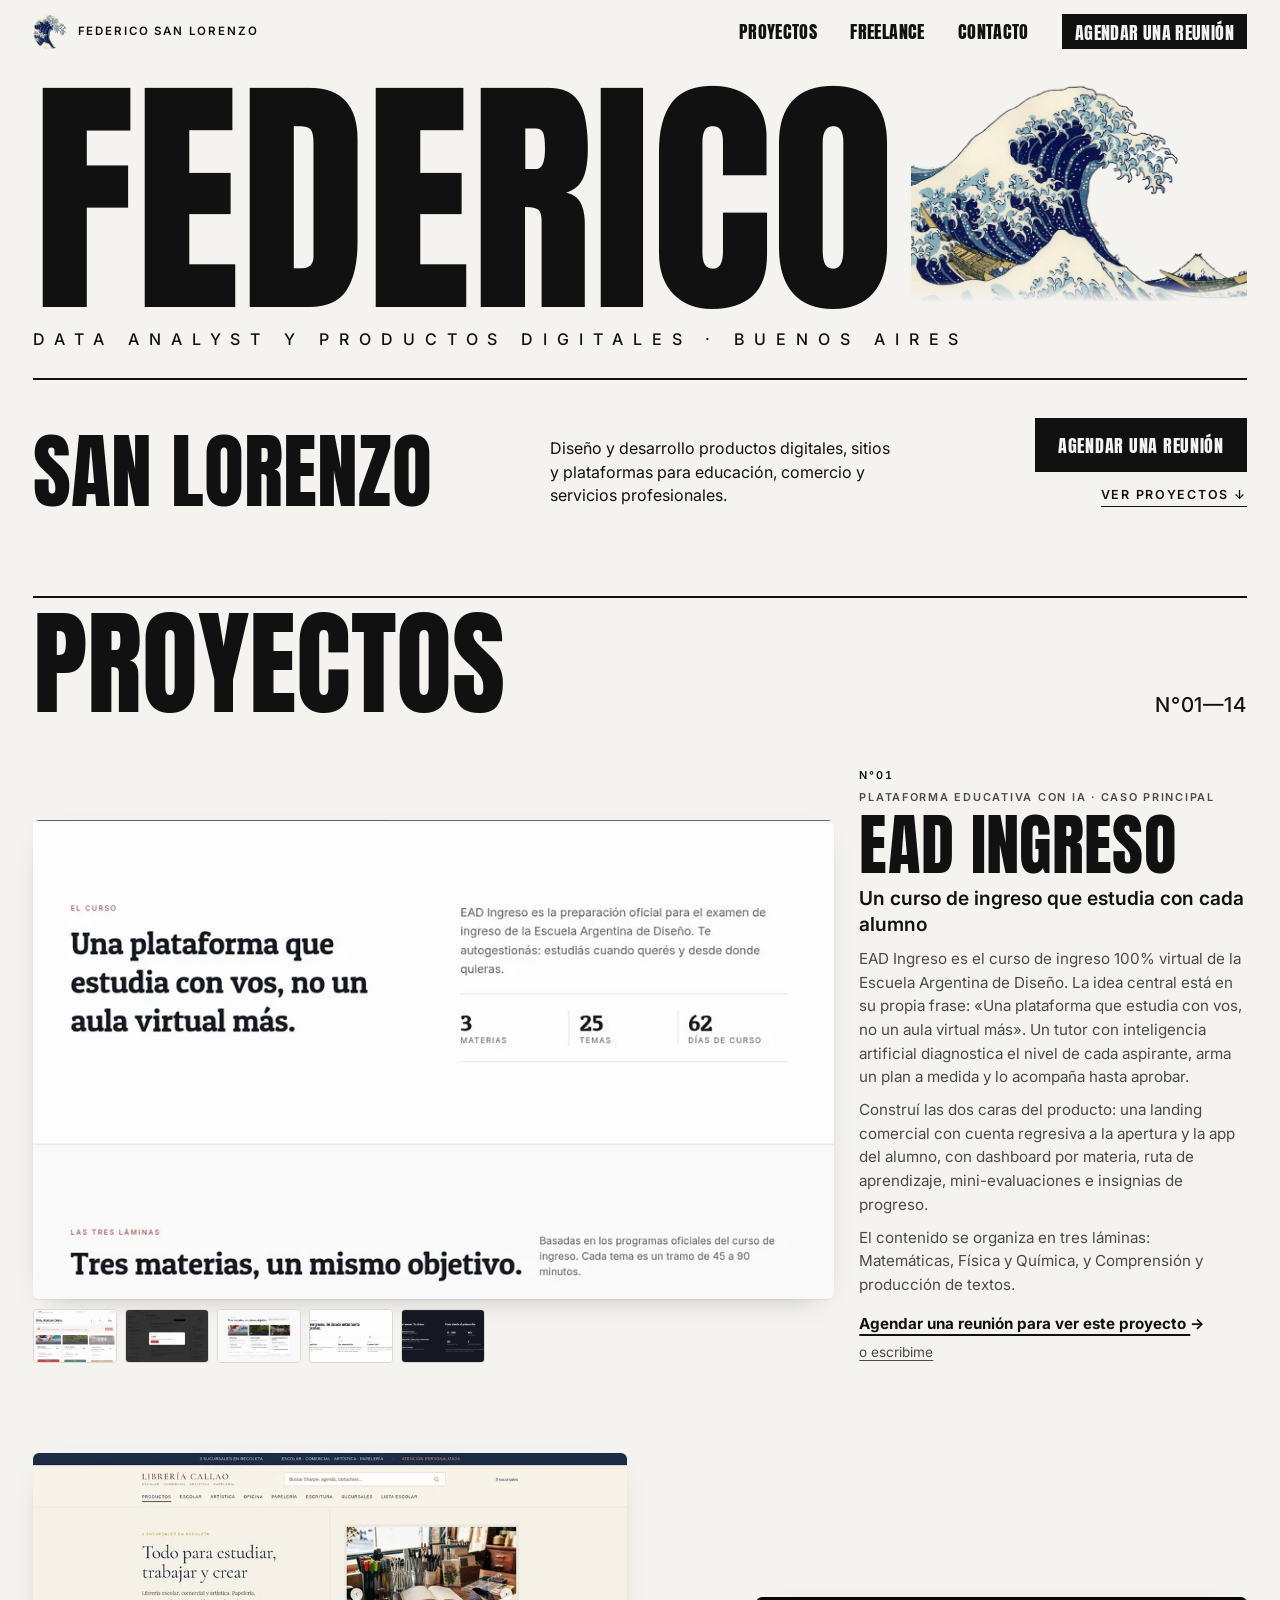
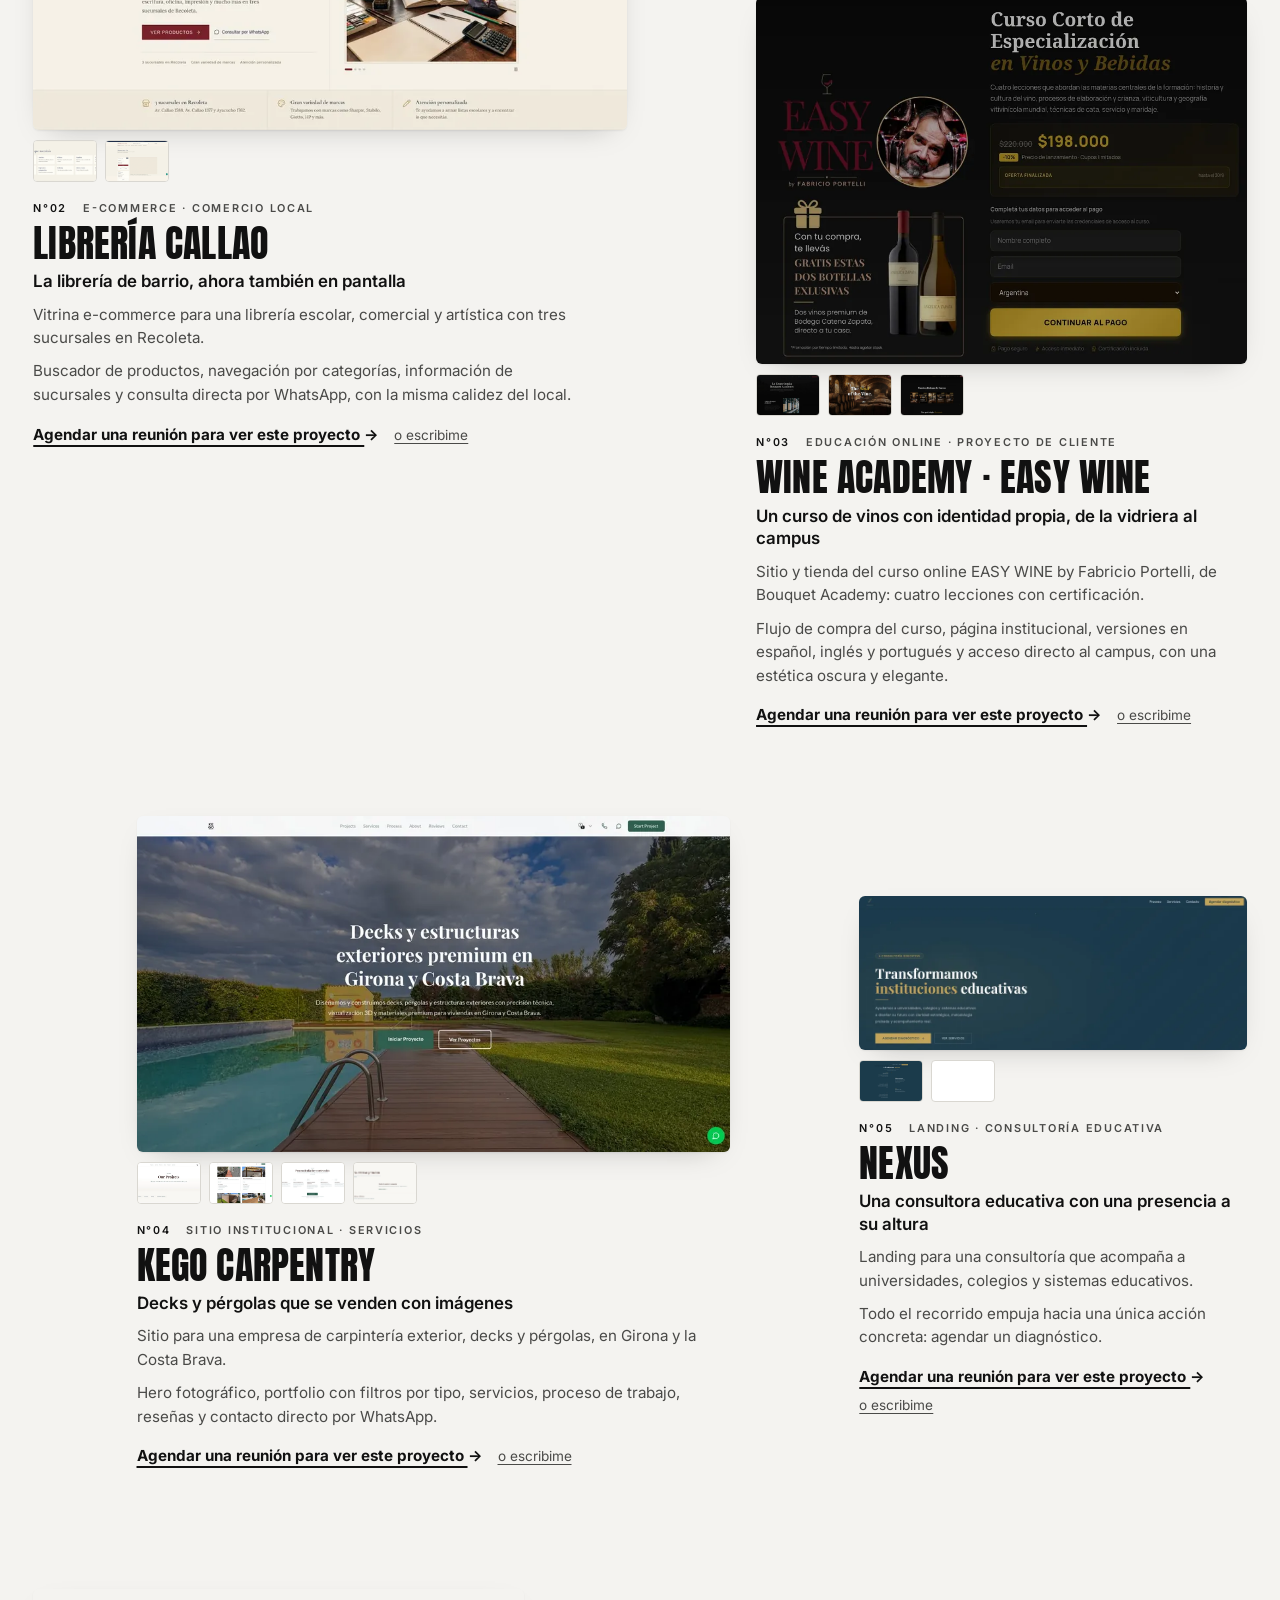
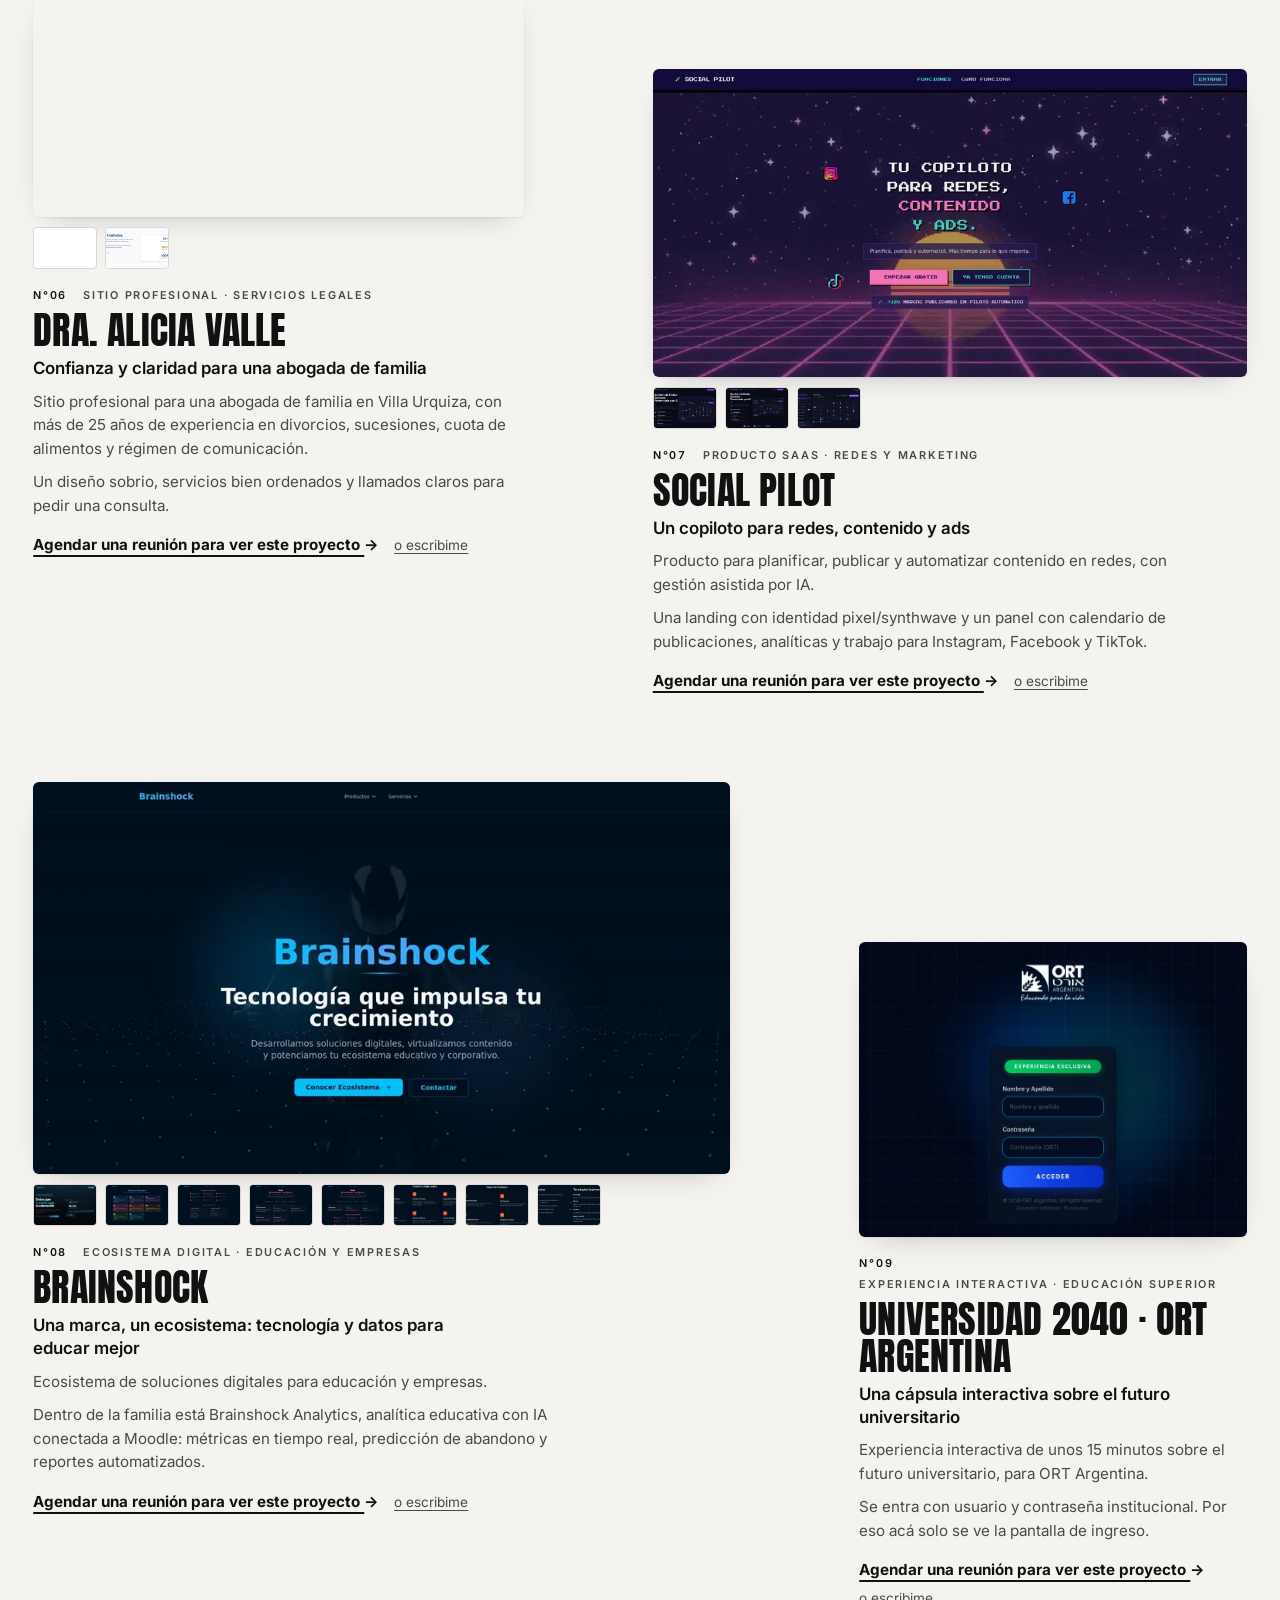
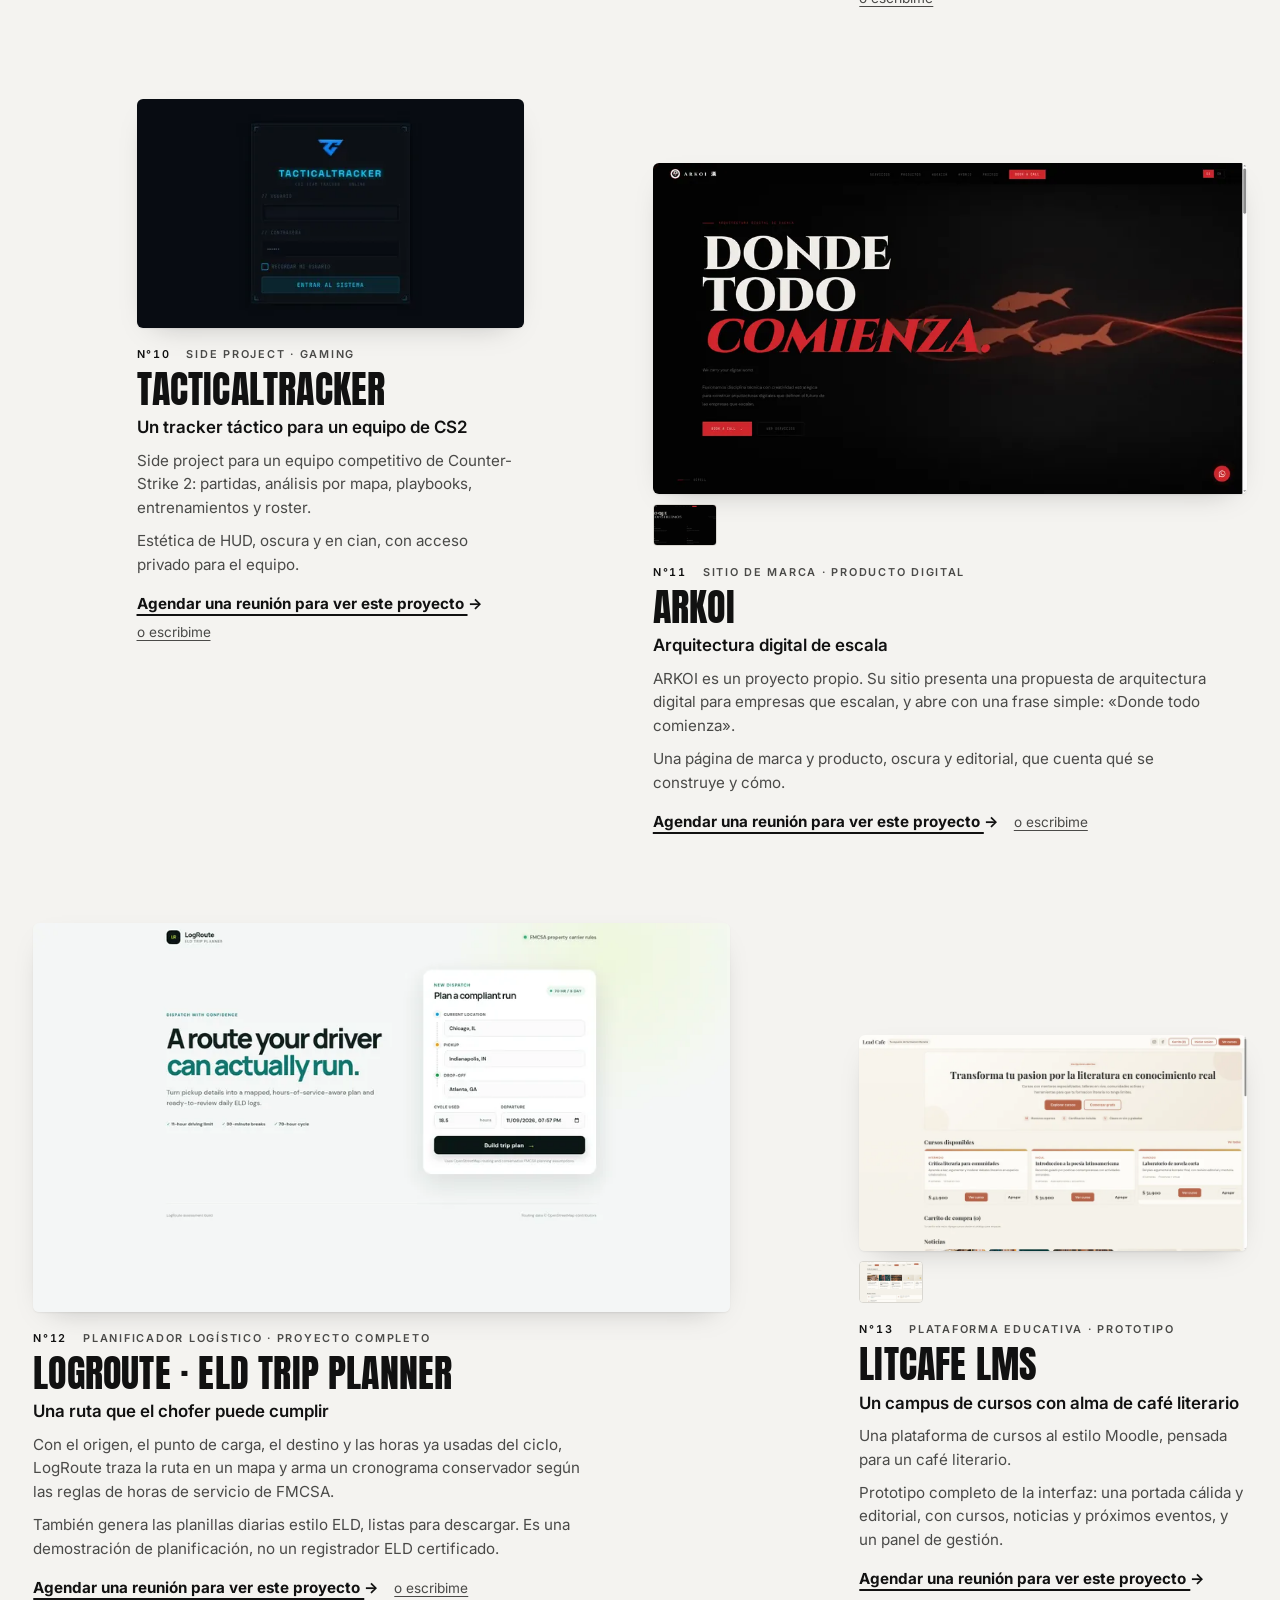
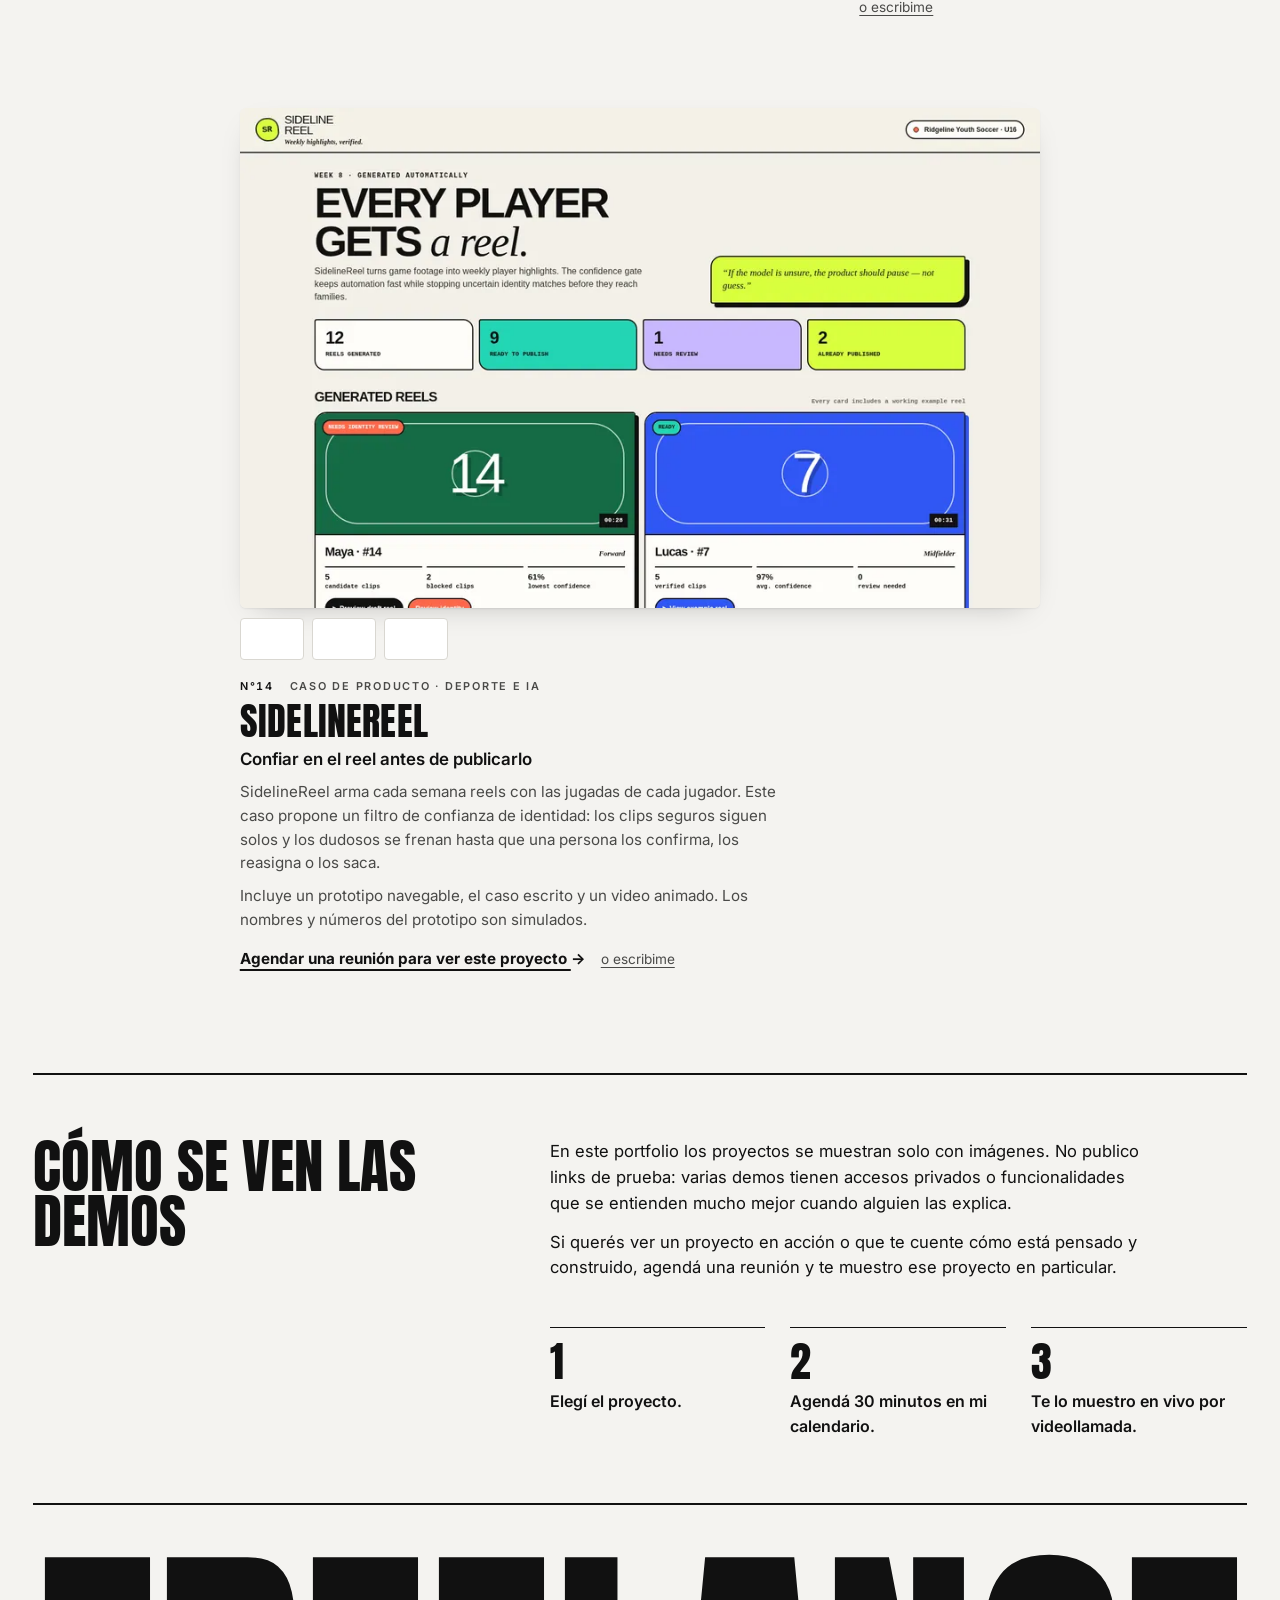
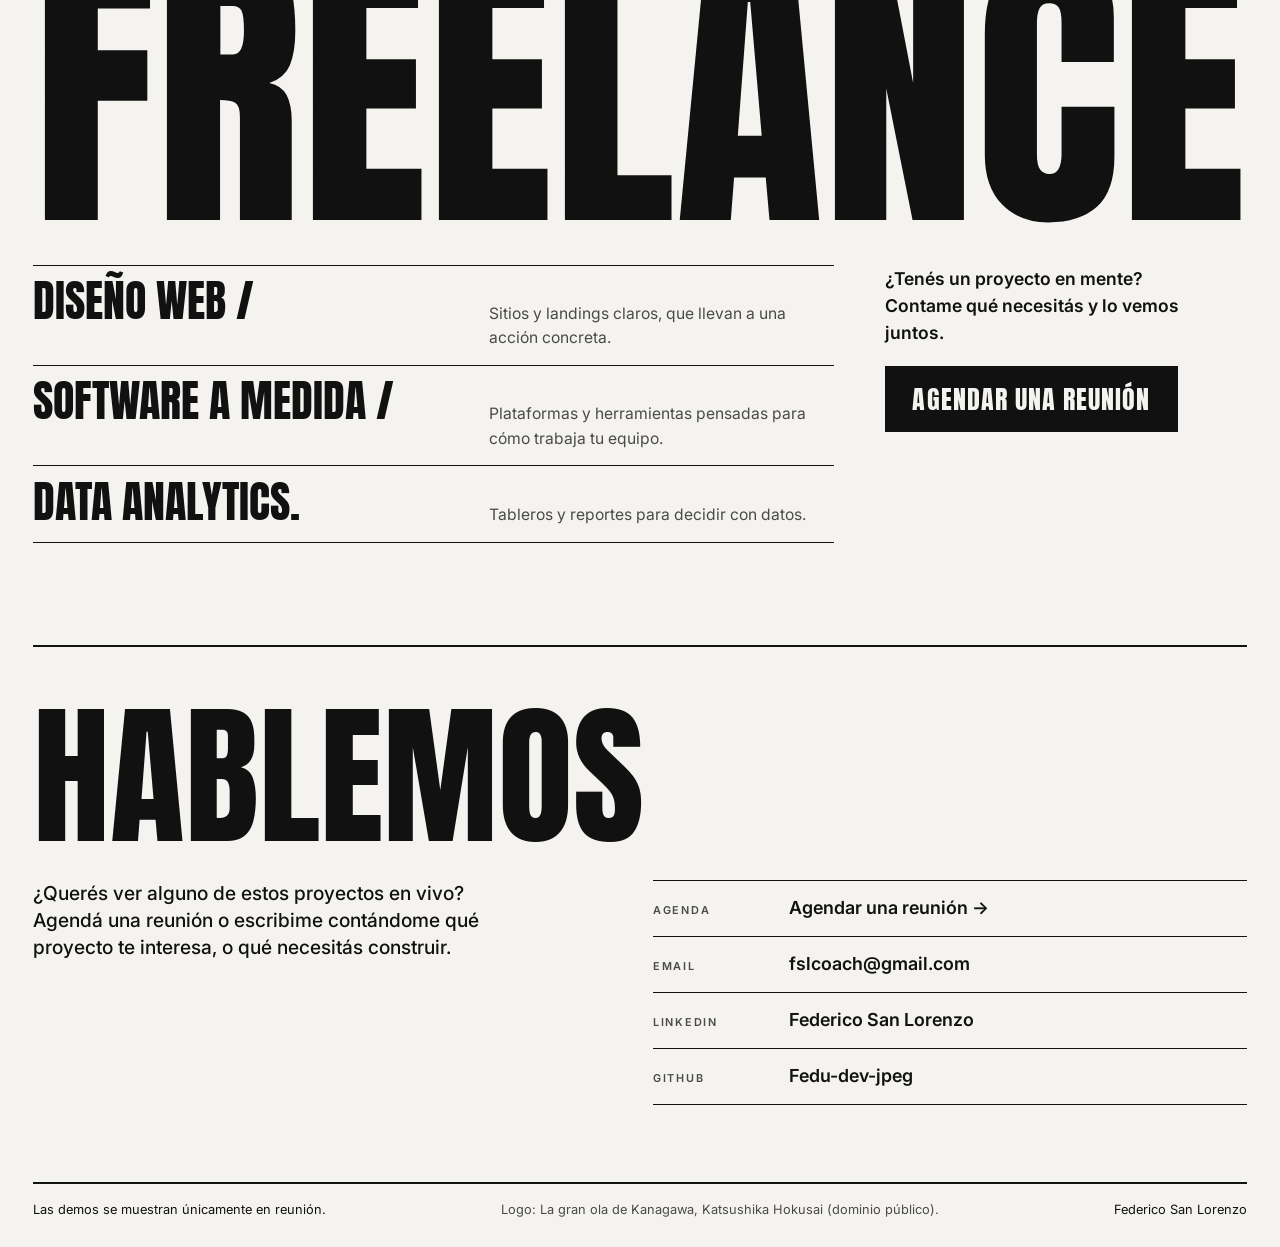
==== index.html @ 654af8c7 "Add Federico San Lorenzo portfolio site Static one-page typographic portfolio with: - index.html (ma" ====
<!doctype html>
<html lang="es-AR">
<head>
  <meta charset="utf-8">
  <meta name="viewport" content="width=device-width, initial-scale=1">
  <title>Federico San Lorenzo — Data Analyst y productos digitales</title>
  <meta name="description" content="Federico San Lorenzo: data analyst y productos digitales en Buenos Aires. Diseño web, software a medida y data analytics. Las demos se muestran en reunión.">
  <meta name="author" content="Federico San Lorenzo">
  <meta name="theme-color" content="#F4F3F0">
  <meta property="og:type" content="website">
  <meta property="og:locale" content="es_AR">
  <meta property="og:title" content="Federico San Lorenzo — Data Analyst y productos digitales">
  <meta property="og:description" content="Federico San Lorenzo: data analyst y productos digitales en Buenos Aires. Diseño web, software a medida y data analytics. Las demos se muestran en reunión.">
  <meta property="og:image" content="assets/brand/og-card.jpg">
  <meta property="og:image:width" content="1200">
  <meta property="og:image:height" content="630">
  <meta property="og:image:alt" content="Federico San Lorenzo con la ola de Hokusai como logo">
  <meta name="twitter:card" content="summary_large_image">
  <meta name="twitter:title" content="Federico San Lorenzo — Data Analyst y productos digitales">
  <meta name="twitter:description" content="Federico San Lorenzo: data analyst y productos digitales en Buenos Aires. Diseño web, software a medida y data analytics. Las demos se muestran en reunión.">
  <meta name="twitter:image" content="assets/brand/og-card.jpg">
  <link rel="icon" href="favicon.ico" sizes="any">
  <link rel="icon" type="image/png" sizes="32x32" href="assets/brand/favicon-32.png">
  <link rel="apple-touch-icon" href="assets/brand/favicon-180.png">
  <link rel="manifest" href="site.webmanifest">
  <link rel="preload" href="assets/fonts/anton-latin.woff2" as="font" type="font/woff2" crossorigin>
  <link rel="stylesheet" href="css/styles.css">
  <script type="application/ld+json">{"@context": "https://schema.org", "@type": "Person", "name": "Federico San Lorenzo", "jobTitle": "Data Analyst y productos digitales", "address": {"@type": "PostalAddress", "addressLocality": "Buenos Aires", "addressCountry": "AR"}, "email": "mailto:fslcoach@gmail.com", "sameAs": ["https://www.linkedin.com/in/federico-san-lorenzo-62186638a/", "https://github.com/Fedu-dev-jpeg"]}</script>
</head>
<body>
  <a class="skip" href="#proyectos">Saltar a los proyectos</a>
  <header class="topbar">
    <a class="brand" href="#top" aria-label="Federico San Lorenzo, inicio">
      <img src="assets/brand/favicon-192.png" width="40" height="40" alt="">
      <span>Federico San Lorenzo</span>
    </a>
    <button class="menu-toggle" type="button" aria-expanded="false" aria-controls="nav">Menú</button>
    <nav id="nav" class="nav" aria-label="Principal">
      <a href="#proyectos">Proyectos</a>
      <a href="#freelance">Freelance</a>
      <a href="#contacto">Contacto</a>
      <a class="nav-cta" href="https://calendly.com/fslcoach/30min" target="_blank" rel="noopener">Agendar una reunión</a>
    </nav>
  </header>

  <main id="top">
    <section class="hero" aria-labelledby="hero-title">
      <h1 id="hero-title" class="hero-title">
        <span class="hero-name">Federico</span>
        <span class="hero-mark"><img src="assets/brand/wave-mark-1400.webp" srcset="assets/brand/wave-mark-700.webp 700w, assets/brand/wave-mark-1400.webp 1400w" sizes="(max-width: 800px) 70vw, 30vw" width="1400" height="914" alt="La gran ola de Kanagawa de Hokusai, logo de Federico San Lorenzo" fetchpriority="high"></span>
        <span class="visually-hidden"> San Lorenzo</span>
      </h1>
      <p class="hero-sub">Data Analyst y productos digitales <span aria-hidden="true">·</span> Buenos Aires</p>
      <div class="hero-row">
        <p class="hero-surname" aria-hidden="true">San Lorenzo</p>
        <p class="hero-intro">Diseño y desarrollo productos digitales, sitios y plataformas para educación, comercio y servicios profesionales.</p>
        <p class="hero-actions"><a class="btn" href="https://calendly.com/fslcoach/30min" target="_blank" rel="noopener">Agendar una reunión</a><a class="text-link" href="#proyectos">Ver proyectos ↓</a></p>
      </div>
    </section>

    <section class="projects" id="proyectos" aria-labelledby="proyectos-title">
      <div class="section-head">
        <h2 id="proyectos-title" class="section-title">Proyectos</h2>
        <p class="section-count">N°01—14</p>
      </div>
      <div class="project-grid">
      <article class="project p01 is-featured" id="ead">
        <figure class="project-media">
          <button type="button" class="shot" data-gallery="ead" data-index="0" aria-label="Ampliar imagen: Landing de EAD Ingreso: la propuesta y el curso en números">
            <img class="" src="assets/img/projects/ead-01-900.webp" srcset="assets/img/projects/ead-01-900.webp 900w, assets/img/projects/ead-01.webp 1244w" sizes="(max-width: 800px) 100vw, 66vw" width="1244" height="745" alt="Landing de EAD Ingreso: la propuesta y el curso en números" decoding="async">
          </button>
          <ul class="thumbs" aria-label="Más imágenes de EAD Ingreso"><li><button type="button" class="thumb" data-gallery="ead" data-index="1" aria-label="Ver imagen: Dashboard del alumno de EAD Ingreso con el progreso por materia"><img src="assets/img/projects/ead-02-900.webp" width="1284" height="1057" alt="" loading="lazy" decoding="async"></button></li><li><button type="button" class="thumb" data-gallery="ead" data-index="2" aria-label="Ver imagen: Mini-evaluación dentro de un tema de EAD Ingreso"><img src="assets/img/projects/ead-03-900.webp" width="1546" height="1072" alt="" loading="lazy" decoding="async"></button></li><li><button type="button" class="thumb" data-gallery="ead" data-index="3" aria-label="Ver imagen: Las tres láminas de materias de EAD Ingreso"><img src="assets/img/projects/ead-04-900.webp" width="1800" height="882" alt="" loading="lazy" decoding="async"></button></li><li><button type="button" class="thumb" data-gallery="ead" data-index="4" aria-label="Ver imagen: Cómo funciona EAD Ingreso: diagnóstico, plan personalizado y examen final"><img src="assets/img/projects/ead-05-900.webp" width="1153" height="669" alt="" loading="lazy" decoding="async"></button></li><li><button type="button" class="thumb" data-gallery="ead" data-index="5" aria-label="Ver imagen: Fechas del curso y sistema de calificación de EAD Ingreso"><img src="assets/img/projects/ead-06-900.webp" width="1800" height="624" alt="" loading="lazy" decoding="async"></button></li></ul>
        </figure>
        <div class="project-text">
          <p class="project-meta"><span class="num">N°01</span><span class="label">Plataforma educativa con IA · Caso principal</span></p>
          <h3 class="project-name">EAD Ingreso</h3>
          <p class="project-head">Un curso de ingreso que estudia con cada alumno</p>
          <div class="project-body"><p>EAD Ingreso es el curso de ingreso 100% virtual de la Escuela Argentina de Diseño. La idea central está en su propia frase: «Una plataforma que estudia con vos, no un aula virtual más». Un tutor con inteligencia artificial diagnostica el nivel de cada aspirante, arma un plan a medida y lo acompaña hasta aprobar.</p><p>Construí las dos caras del producto: una landing comercial con cuenta regresiva a la apertura y la app del alumno, con dashboard por materia, ruta de aprendizaje, mini-evaluaciones e insignias de progreso.</p><p>El contenido se organiza en tres láminas: Matemáticas, Física y Química, y Comprensión y producción de textos.</p></div>
          <p class="project-cta"><a class="cta-link" href="https://calendly.com/fslcoach/30min" target="_blank" rel="noopener">Agendar una reunión para ver este proyecto <span aria-hidden="true">→</span></a>
          <a class="mail-link" href="mailto:fslcoach@gmail.com?subject=Quiero%20ver%20una%20demo%3A%20EAD%20Ingreso">o escribime</a></p>
        </div>
        <script type="application/json" class="gallery-data" data-gallery="ead">[{"src": "assets/img/projects/ead-01.webp", "alt": "Landing de EAD Ingreso: la propuesta y el curso en números"}, {"src": "assets/img/projects/ead-02.webp", "alt": "Dashboard del alumno de EAD Ingreso con el progreso por materia"}, {"src": "assets/img/projects/ead-03.webp", "alt": "Mini-evaluación dentro de un tema de EAD Ingreso"}, {"src": "assets/img/projects/ead-04.webp", "alt": "Las tres láminas de materias de EAD Ingreso"}, {"src": "assets/img/projects/ead-05.webp", "alt": "Cómo funciona EAD Ingreso: diagnóstico, plan personalizado y examen final"}, {"src": "assets/img/projects/ead-06.webp", "alt": "Fechas del curso y sistema de calificación de EAD Ingreso"}]</script>
      </article>
      <article class="project p02" id="callao">
        <figure class="project-media">
          <button type="button" class="shot" data-gallery="callao" data-index="0" aria-label="Ampliar imagen: Home de Librería Callao con buscador, categorías y sucursales">
            <img class="" src="assets/img/projects/callao-01-900.webp" srcset="assets/img/projects/callao-01-900.webp 900w, assets/img/projects/callao-01.webp 1024w" sizes="(max-width: 800px) 100vw, 50vw" width="1024" height="478" alt="Home de Librería Callao con buscador, categorías y sucursales" loading="lazy" decoding="async">
          </button>
          <ul class="thumbs" aria-label="Más imágenes de Librería Callao"><li><button type="button" class="thumb" data-gallery="callao" data-index="1" aria-label="Ver imagen: Navegación por categorías de Librería Callao"><img src="assets/img/projects/callao-02-900.webp" width="1800" height="493" alt="" loading="lazy" decoding="async"></button></li><li><button type="button" class="thumb" data-gallery="callao" data-index="2" aria-label="Ver imagen: Información de sucursales de Librería Callao"><img src="assets/img/projects/callao-03-900.webp" width="1800" height="1973" alt="" loading="lazy" decoding="async"></button></li></ul>
        </figure>
        <div class="project-text">
          <p class="project-meta"><span class="num">N°02</span><span class="label">E-commerce · Comercio local</span></p>
          <h3 class="project-name">Librería Callao</h3>
          <p class="project-head">La librería de barrio, ahora también en pantalla</p>
          <div class="project-body"><p>Vitrina e-commerce para una librería escolar, comercial y artística con tres sucursales en Recoleta.</p><p>Buscador de productos, navegación por categorías, información de sucursales y consulta directa por WhatsApp, con la misma calidez del local.</p></div>
          <p class="project-cta"><a class="cta-link" href="https://calendly.com/fslcoach/30min" target="_blank" rel="noopener">Agendar una reunión para ver este proyecto <span aria-hidden="true">→</span></a>
          <a class="mail-link" href="mailto:fslcoach@gmail.com?subject=Quiero%20ver%20una%20demo%3A%20Librer%C3%ADa%20Callao">o escribime</a></p>
        </div>
        <script type="application/json" class="gallery-data" data-gallery="callao">[{"src": "assets/img/projects/callao-01.webp", "alt": "Home de Librería Callao con buscador, categorías y sucursales"}, {"src": "assets/img/projects/callao-02.webp", "alt": "Navegación por categorías de Librería Callao"}, {"src": "assets/img/projects/callao-03.webp", "alt": "Información de sucursales de Librería Callao"}]</script>
      </article>
      <article class="project p03" id="wine">
        <figure class="project-media">
          <button type="button" class="shot" data-gallery="wine" data-index="0" aria-label="Ampliar imagen: Página del curso EASY WINE con el flujo de compra">
            <img class="" src="assets/img/projects/wine-01-900.webp" srcset="assets/img/projects/wine-01-900.webp 900w, assets/img/projects/wine-01.webp 1153w" sizes="(max-width: 800px) 100vw, 50vw" width="1153" height="863" alt="Página del curso EASY WINE con el flujo de compra" loading="lazy" decoding="async">
          </button>
          <ul class="thumbs" aria-label="Más imágenes de Wine Academy · EASY WINE"><li><button type="button" class="thumb" data-gallery="wine" data-index="1" aria-label="Ver imagen: Página Nosotros de Bouquet Academy"><img src="assets/img/projects/wine-02-900.webp" width="1579" height="975" alt="" loading="lazy" decoding="async"></button></li><li><button type="button" class="thumb" data-gallery="wine" data-index="2" aria-label="Ver imagen: Home de Wine Academy con estética oscura y barricas"><img src="assets/img/projects/wine-03-900.webp" width="1800" height="1005" alt="" loading="lazy" decoding="async"></button></li><li><button type="button" class="thumb" data-gallery="wine" data-index="3" aria-label="Ver imagen: Bodega de cursos de Wine Academy"><img src="assets/img/projects/wine-04-900.webp" width="1800" height="1005" alt="" loading="lazy" decoding="async"></button></li></ul>
        </figure>
        <div class="project-text">
          <p class="project-meta"><span class="num">N°03</span><span class="label">Educación online · Proyecto de cliente</span></p>
          <h3 class="project-name">Wine Academy · EASY WINE</h3>
          <p class="project-head">Un curso de vinos con identidad propia, de la vidriera al campus</p>
          <div class="project-body"><p>Sitio y tienda del curso online EASY WINE by Fabricio Portelli, de Bouquet Academy: cuatro lecciones con certificación.</p><p>Flujo de compra del curso, página institucional, versiones en español, inglés y portugués y acceso directo al campus, con una estética oscura y elegante.</p></div>
          <p class="project-cta"><a class="cta-link" href="https://calendly.com/fslcoach/30min" target="_blank" rel="noopener">Agendar una reunión para ver este proyecto <span aria-hidden="true">→</span></a>
          <a class="mail-link" href="mailto:fslcoach@gmail.com?subject=Quiero%20ver%20una%20demo%3A%20Wine%20Academy%20%C2%B7%20EASY%20WINE">o escribime</a></p>
        </div>
        <script type="application/json" class="gallery-data" data-gallery="wine">[{"src": "assets/img/projects/wine-01.webp", "alt": "Página del curso EASY WINE con el flujo de compra"}, {"src": "assets/img/projects/wine-02.webp", "alt": "Página Nosotros de Bouquet Academy"}, {"src": "assets/img/projects/wine-03.webp", "alt": "Home de Wine Academy con estética oscura y barricas"}, {"src": "assets/img/projects/wine-04.webp", "alt": "Bodega de cursos de Wine Academy"}]</script>
      </article>
      <article class="project p04" id="kego">
        <figure class="project-media">
          <button type="button" class="shot" data-gallery="kego" data-index="0" aria-label="Ampliar imagen: Home de KEGO Carpentry con hero fotográfico de un deck">
            <img class="" src="assets/img/projects/kego-01-900.webp" srcset="assets/img/projects/kego-01-900.webp 900w, assets/img/projects/kego-01.webp 1800w" sizes="(max-width: 800px) 100vw, 50vw" width="1800" height="1017" alt="Home de KEGO Carpentry con hero fotográfico de un deck" loading="lazy" decoding="async">
          </button>
          <ul class="thumbs" aria-label="Más imágenes de KEGO Carpentry"><li><button type="button" class="thumb" data-gallery="kego" data-index="1" aria-label="Ver imagen: Portfolio de proyectos de KEGO Carpentry con filtros por tipo"><img src="assets/img/projects/kego-02-900.webp" width="1800" height="622" alt="" loading="lazy" decoding="async"></button></li><li><button type="button" class="thumb" data-gallery="kego" data-index="2" aria-label="Ver imagen: Galería de proyectos de KEGO Carpentry"><img src="assets/img/projects/kego-03-900.webp" width="1800" height="1699" alt="" loading="lazy" decoding="async"></button></li><li><button type="button" class="thumb" data-gallery="kego" data-index="3" aria-label="Ver imagen: Proceso de diseño y construcción de KEGO Carpentry"><img src="assets/img/projects/kego-04-900.webp" width="1800" height="817" alt="" loading="lazy" decoding="async"></button></li><li><button type="button" class="thumb" data-gallery="kego" data-index="4" aria-label="Ver imagen: Servicios de carpintería exterior de KEGO Carpentry"><img src="assets/img/projects/kego-05-900.webp" width="1800" height="658" alt="" loading="lazy" decoding="async"></button></li></ul>
        </figure>
        <div class="project-text">
          <p class="project-meta"><span class="num">N°04</span><span class="label">Sitio institucional · Servicios</span></p>
          <h3 class="project-name">KEGO Carpentry</h3>
          <p class="project-head">Decks y pérgolas que se venden con imágenes</p>
          <div class="project-body"><p>Sitio para una empresa de carpintería exterior, decks y pérgolas, en Girona y la Costa Brava.</p><p>Hero fotográfico, portfolio con filtros por tipo, servicios, proceso de trabajo, reseñas y contacto directo por WhatsApp.</p></div>
          <p class="project-cta"><a class="cta-link" href="https://calendly.com/fslcoach/30min" target="_blank" rel="noopener">Agendar una reunión para ver este proyecto <span aria-hidden="true">→</span></a>
          <a class="mail-link" href="mailto:fslcoach@gmail.com?subject=Quiero%20ver%20una%20demo%3A%20KEGO%20Carpentry">o escribime</a></p>
        </div>
        <script type="application/json" class="gallery-data" data-gallery="kego">[{"src": "assets/img/projects/kego-01.webp", "alt": "Home de KEGO Carpentry con hero fotográfico de un deck"}, {"src": "assets/img/projects/kego-02.webp", "alt": "Portfolio de proyectos de KEGO Carpentry con filtros por tipo"}, {"src": "assets/img/projects/kego-03.webp", "alt": "Galería de proyectos de KEGO Carpentry"}, {"src": "assets/img/projects/kego-04.webp", "alt": "Proceso de diseño y construcción de KEGO Carpentry"}, {"src": "assets/img/projects/kego-05.webp", "alt": "Servicios de carpintería exterior de KEGO Carpentry"}]</script>
      </article>
      <article class="project p05" id="nexus">
        <figure class="project-media">
          <button type="button" class="shot" data-gallery="nexus" data-index="0" aria-label="Ampliar imagen: Hero de la landing de Nexus, consultoría educativa">
            <img class="" src="assets/img/projects/nexus-01-900.webp" srcset="assets/img/projects/nexus-01-900.webp 900w, assets/img/projects/nexus-01.webp 1800w" sizes="(max-width: 800px) 100vw, 50vw" width="1800" height="711" alt="Hero de la landing de Nexus, consultoría educativa" loading="lazy" decoding="async">
          </button>
          <ul class="thumbs" aria-label="Más imágenes de Nexus"><li><button type="button" class="thumb" data-gallery="nexus" data-index="1" aria-label="Ver imagen: Proceso de trabajo de Nexus"><img src="assets/img/projects/nexus-02-900.webp" width="1800" height="1142" alt="" loading="lazy" decoding="async"></button></li><li><button type="button" class="thumb" data-gallery="nexus" data-index="2" aria-label="Ver imagen: Servicios de Nexus para instituciones educativas"><img src="assets/img/projects/nexus-03-900.webp" width="1800" height="1017" alt="" loading="lazy" decoding="async"></button></li></ul>
        </figure>
        <div class="project-text">
          <p class="project-meta"><span class="num">N°05</span><span class="label">Landing · Consultoría educativa</span></p>
          <h3 class="project-name">Nexus</h3>
          <p class="project-head">Una consultora educativa con una presencia a su altura</p>
          <div class="project-body"><p>Landing para una consultoría que acompaña a universidades, colegios y sistemas educativos.</p><p>Todo el recorrido empuja hacia una única acción concreta: agendar un diagnóstico.</p></div>
          <p class="project-cta"><a class="cta-link" href="https://calendly.com/fslcoach/30min" target="_blank" rel="noopener">Agendar una reunión para ver este proyecto <span aria-hidden="true">→</span></a>
          <a class="mail-link" href="mailto:fslcoach@gmail.com?subject=Quiero%20ver%20una%20demo%3A%20Nexus">o escribime</a></p>
        </div>
        <script type="application/json" class="gallery-data" data-gallery="nexus">[{"src": "assets/img/projects/nexus-01.webp", "alt": "Hero de la landing de Nexus, consultoría educativa"}, {"src": "assets/img/projects/nexus-02.webp", "alt": "Proceso de trabajo de Nexus"}, {"src": "assets/img/projects/nexus-03.webp", "alt": "Servicios de Nexus para instituciones educativas"}]</script>
      </article>
      <article class="project p06" id="valle">
        <figure class="project-media">
          <button type="button" class="shot" data-gallery="valle" data-index="0" aria-label="Ampliar imagen: Home del sitio de la Dra. Alicia Valle, abogada de familia">
            <img class="" src="assets/img/projects/valle-01-900.webp" srcset="assets/img/projects/valle-01-900.webp 900w, assets/img/projects/valle-01.webp 1800w" sizes="(max-width: 800px) 100vw, 50vw" width="1800" height="836" alt="Home del sitio de la Dra. Alicia Valle, abogada de familia" loading="lazy" decoding="async">
          </button>
          <ul class="thumbs" aria-label="Más imágenes de Dra. Alicia Valle"><li><button type="button" class="thumb" data-gallery="valle" data-index="1" aria-label="Ver imagen: Servicios de derecho de familia y sucesiones"><img src="assets/img/projects/valle-02-900.webp" width="1565" height="728" alt="" loading="lazy" decoding="async"></button></li><li><button type="button" class="thumb" data-gallery="valle" data-index="2" aria-label="Ver imagen: Bloque de experiencia y confianza del estudio de la Dra. Alicia Valle"><img src="assets/img/projects/valle-03-900.webp" width="1800" height="549" alt="" loading="lazy" decoding="async"></button></li></ul>
        </figure>
        <div class="project-text">
          <p class="project-meta"><span class="num">N°06</span><span class="label">Sitio profesional · Servicios legales</span></p>
          <h3 class="project-name">Dra. Alicia Valle</h3>
          <p class="project-head">Confianza y claridad para una abogada de familia</p>
          <div class="project-body"><p>Sitio profesional para una abogada de familia en Villa Urquiza, con más de 25 años de experiencia en divorcios, sucesiones, cuota de alimentos y régimen de comunicación.</p><p>Un diseño sobrio, servicios bien ordenados y llamados claros para pedir una consulta.</p></div>
          <p class="project-cta"><a class="cta-link" href="https://calendly.com/fslcoach/30min" target="_blank" rel="noopener">Agendar una reunión para ver este proyecto <span aria-hidden="true">→</span></a>
          <a class="mail-link" href="mailto:fslcoach@gmail.com?subject=Quiero%20ver%20una%20demo%3A%20Dra.%20Alicia%20Valle">o escribime</a></p>
        </div>
        <script type="application/json" class="gallery-data" data-gallery="valle">[{"src": "assets/img/projects/valle-01.webp", "alt": "Home del sitio de la Dra. Alicia Valle, abogada de familia"}, {"src": "assets/img/projects/valle-02.webp", "alt": "Servicios de derecho de familia y sucesiones"}, {"src": "assets/img/projects/valle-03.webp", "alt": "Bloque de experiencia y confianza del estudio de la Dra. Alicia Valle"}]</script>
      </article>
      <article class="project p07" id="socialpilot">
        <figure class="project-media">
          <button type="button" class="shot" data-gallery="socialpilot" data-index="0" aria-label="Ampliar imagen: Landing de Social Pilot con estética pixel y synthwave">
            <img class="" src="assets/img/projects/socialpilot-01-900.webp" srcset="assets/img/projects/socialpilot-01-900.webp 900w, assets/img/projects/socialpilot-01.webp 1024w" sizes="(max-width: 800px) 100vw, 50vw" width="1024" height="530" alt="Landing de Social Pilot con estética pixel y synthwave" loading="lazy" decoding="async">
          </button>
          <ul class="thumbs" aria-label="Más imágenes de Social Pilot"><li><button type="button" class="thumb" data-gallery="socialpilot" data-index="1" aria-label="Ver imagen: Vista de gestión de Social Pilot con calendario de publicaciones"><img src="assets/img/projects/socialpilot-02-900.webp" width="1800" height="888" alt="" loading="lazy" decoding="async"></button></li><li><button type="button" class="thumb" data-gallery="socialpilot" data-index="2" aria-label="Ver imagen: Gestión de redes asistida por IA en Social Pilot"><img src="assets/img/projects/socialpilot-03-900.webp" width="1800" height="1005" alt="" loading="lazy" decoding="async"></button></li><li><button type="button" class="thumb" data-gallery="socialpilot" data-index="3" aria-label="Ver imagen: Detalle del calendario de publicaciones de Social Pilot"><img src="assets/img/projects/socialpilot-04-900.webp" width="820" height="521" alt="" loading="lazy" decoding="async"></button></li></ul>
        </figure>
        <div class="project-text">
          <p class="project-meta"><span class="num">N°07</span><span class="label">Producto SaaS · Redes y marketing</span></p>
          <h3 class="project-name">Social Pilot</h3>
          <p class="project-head">Un copiloto para redes, contenido y ads</p>
          <div class="project-body"><p>Producto para planificar, publicar y automatizar contenido en redes, con gestión asistida por IA.</p><p>Una landing con identidad pixel/synthwave y un panel con calendario de publicaciones, analíticas y trabajo para Instagram, Facebook y TikTok.</p></div>
          <p class="project-cta"><a class="cta-link" href="https://calendly.com/fslcoach/30min" target="_blank" rel="noopener">Agendar una reunión para ver este proyecto <span aria-hidden="true">→</span></a>
          <a class="mail-link" href="mailto:fslcoach@gmail.com?subject=Quiero%20ver%20una%20demo%3A%20Social%20Pilot">o escribime</a></p>
        </div>
        <script type="application/json" class="gallery-data" data-gallery="socialpilot">[{"src": "assets/img/projects/socialpilot-01.webp", "alt": "Landing de Social Pilot con estética pixel y synthwave"}, {"src": "assets/img/projects/socialpilot-02.webp", "alt": "Vista de gestión de Social Pilot con calendario de publicaciones"}, {"src": "assets/img/projects/socialpilot-03.webp", "alt": "Gestión de redes asistida por IA en Social Pilot"}, {"src": "assets/img/projects/socialpilot-04.webp", "alt": "Detalle del calendario de publicaciones de Social Pilot"}]</script>
      </article>
      <article class="project p08" id="brainshock">
        <figure class="project-media">
          <button type="button" class="shot" data-gallery="brainshock" data-index="0" aria-label="Ampliar imagen: Landing del ecosistema Brainshock">
            <img class="" src="assets/img/projects/brainshock-01-900.webp" srcset="assets/img/projects/brainshock-01-900.webp 900w, assets/img/projects/brainshock-01.webp 1024w" sizes="(max-width: 800px) 100vw, 50vw" width="1024" height="576" alt="Landing del ecosistema Brainshock" loading="lazy" decoding="async">
          </button>
          <ul class="thumbs" aria-label="Más imágenes de Brainshock"><li><button type="button" class="thumb" data-gallery="brainshock" data-index="1" aria-label="Ver imagen: Brainshock Analytics, analítica educativa con IA"><img src="assets/img/projects/brainshock-02-900.webp" width="1024" height="415" alt="" loading="lazy" decoding="async"></button></li><li><button type="button" class="thumb" data-gallery="brainshock" data-index="2" aria-label="Ver imagen: Ecosistema de productos Brainshock"><img src="assets/img/projects/brainshock-03-900.webp" width="1800" height="1005" alt="" loading="lazy" decoding="async"></button></li><li><button type="button" class="thumb" data-gallery="brainshock" data-index="3" aria-label="Ver imagen: Métricas y analítica de Brainshock Analytics"><img src="assets/img/projects/brainshock-04-900.webp" width="1800" height="1005" alt="" loading="lazy" decoding="async"></button></li><li><button type="button" class="thumb" data-gallery="brainshock" data-index="4" aria-label="Ver imagen: Panel de administración de Brainshock Analytics"><img src="assets/img/projects/brainshock-05-900.webp" width="1800" height="1005" alt="" loading="lazy" decoding="async"></button></li><li><button type="button" class="thumb" data-gallery="brainshock" data-index="5" aria-label="Ver imagen: Panel del estudiante de Brainshock Analytics"><img src="assets/img/projects/brainshock-06-900.webp" width="1800" height="1005" alt="" loading="lazy" decoding="async"></button></li><li><button type="button" class="thumb" data-gallery="brainshock" data-index="6" aria-label="Ver imagen: Panel administrativo de ClassHub, dentro del ecosistema Brainshock"><img src="assets/img/projects/brainshock-07-900.webp" width="1153" height="512" alt="" loading="lazy" decoding="async"></button></li><li><button type="button" class="thumb" data-gallery="brainshock" data-index="7" aria-label="Ver imagen: Panel de profesor de ClassHub, dentro del ecosistema Brainshock"><img src="assets/img/projects/brainshock-08-900.webp" width="1153" height="492" alt="" loading="lazy" decoding="async"></button></li><li><button type="button" class="thumb" data-gallery="brainshock" data-index="8" aria-label="Ver imagen: Funcionalidades de ClassHub, dentro del ecosistema Brainshock"><img src="assets/img/projects/brainshock-09-900.webp" width="1153" height="374" alt="" loading="lazy" decoding="async"></button></li></ul>
        </figure>
        <div class="project-text">
          <p class="project-meta"><span class="num">N°08</span><span class="label">Ecosistema digital · Educación y empresas</span></p>
          <h3 class="project-name">Brainshock</h3>
          <p class="project-head">Una marca, un ecosistema: tecnología y datos para educar mejor</p>
          <div class="project-body"><p>Ecosistema de soluciones digitales para educación y empresas.</p><p>Dentro de la familia está Brainshock Analytics, analítica educativa con IA conectada a Moodle: métricas en tiempo real, predicción de abandono y reportes automatizados.</p></div>
          <p class="project-cta"><a class="cta-link" href="https://calendly.com/fslcoach/30min" target="_blank" rel="noopener">Agendar una reunión para ver este proyecto <span aria-hidden="true">→</span></a>
          <a class="mail-link" href="mailto:fslcoach@gmail.com?subject=Quiero%20ver%20una%20demo%3A%20Brainshock">o escribime</a></p>
        </div>
        <script type="application/json" class="gallery-data" data-gallery="brainshock">[{"src": "assets/img/projects/brainshock-01.webp", "alt": "Landing del ecosistema Brainshock"}, {"src": "assets/img/projects/brainshock-02.webp", "alt": "Brainshock Analytics, analítica educativa con IA"}, {"src": "assets/img/projects/brainshock-03.webp", "alt": "Ecosistema de productos Brainshock"}, {"src": "assets/img/projects/brainshock-04.webp", "alt": "Métricas y analítica de Brainshock Analytics"}, {"src": "assets/img/projects/brainshock-05.webp", "alt": "Panel de administración de Brainshock Analytics"}, {"src": "assets/img/projects/brainshock-06.webp", "alt": "Panel del estudiante de Brainshock Analytics"}, {"src": "assets/img/projects/brainshock-07.webp", "alt": "Panel administrativo de ClassHub, dentro del ecosistema Brainshock"}, {"src": "assets/img/projects/brainshock-08.webp", "alt": "Panel de profesor de ClassHub, dentro del ecosistema Brainshock"}, {"src": "assets/img/projects/brainshock-09.webp", "alt": "Funcionalidades de ClassHub, dentro del ecosistema Brainshock"}]</script>
      </article>
      <article class="project p09" id="u2040">
        <figure class="project-media">
          <button type="button" class="shot" data-gallery="u2040" data-index="0" aria-label="Ampliar imagen: Pantalla de acceso a Universidad 2040 con la identidad de ORT Argentina">
            <img class="" src="assets/img/projects/u2040-01-900.webp" srcset="assets/img/projects/u2040-01-900.webp 900w, assets/img/projects/u2040-01.webp 938w" sizes="(max-width: 800px) 100vw, 50vw" width="938" height="713" alt="Pantalla de acceso a Universidad 2040 con la identidad de ORT Argentina" loading="lazy" decoding="async">
          </button>
          
        </figure>
        <div class="project-text">
          <p class="project-meta"><span class="num">N°09</span><span class="label">Experiencia interactiva · Educación superior</span></p>
          <h3 class="project-name">Universidad 2040 · ORT Argentina</h3>
          <p class="project-head">Una cápsula interactiva sobre el futuro universitario</p>
          <div class="project-body"><p>Experiencia interactiva de unos 15 minutos sobre el futuro universitario, para ORT Argentina.</p><p>Se entra con usuario y contraseña institucional. Por eso acá solo se ve la pantalla de ingreso.</p></div>
          <p class="project-cta"><a class="cta-link" href="https://calendly.com/fslcoach/30min" target="_blank" rel="noopener">Agendar una reunión para ver este proyecto <span aria-hidden="true">→</span></a>
          <a class="mail-link" href="mailto:fslcoach@gmail.com?subject=Quiero%20ver%20una%20demo%3A%20Universidad%202040%20%C2%B7%20ORT%20Argentina">o escribime</a></p>
        </div>
        <script type="application/json" class="gallery-data" data-gallery="u2040">[{"src": "assets/img/projects/u2040-01.webp", "alt": "Pantalla de acceso a Universidad 2040 con la identidad de ORT Argentina"}]</script>
      </article>
      <article class="project p10" id="tactical">
        <figure class="project-media">
          <button type="button" class="shot" data-gallery="tactical" data-index="0" aria-label="Ampliar imagen: Pantalla de acceso de TacticalTracker con estética de HUD">
            <img class="" src="assets/img/projects/tactical-01-900.webp" srcset="assets/img/projects/tactical-01-900.webp 900w, assets/img/projects/tactical-01.webp 500w" sizes="(max-width: 800px) 100vw, 50vw" width="500" height="296" alt="Pantalla de acceso de TacticalTracker con estética de HUD" loading="lazy" decoding="async">
          </button>
          
        </figure>
        <div class="project-text">
          <p class="project-meta"><span class="num">N°10</span><span class="label">Side project · Gaming</span></p>
          <h3 class="project-name">TacticalTracker</h3>
          <p class="project-head">Un tracker táctico para un equipo de CS2</p>
          <div class="project-body"><p>Side project para un equipo competitivo de Counter-Strike 2: partidas, análisis por mapa, playbooks, entrenamientos y roster.</p><p>Estética de HUD, oscura y en cian, con acceso privado para el equipo.</p></div>
          <p class="project-cta"><a class="cta-link" href="https://calendly.com/fslcoach/30min" target="_blank" rel="noopener">Agendar una reunión para ver este proyecto <span aria-hidden="true">→</span></a>
          <a class="mail-link" href="mailto:fslcoach@gmail.com?subject=Quiero%20ver%20una%20demo%3A%20TacticalTracker">o escribime</a></p>
        </div>
        <script type="application/json" class="gallery-data" data-gallery="tactical">[{"src": "assets/img/projects/tactical-01.webp", "alt": "Pantalla de acceso de TacticalTracker con estética de HUD"}]</script>
      </article>
      <article class="project p11" id="arkoi">
        <figure class="project-media">
          <button type="button" class="shot" data-gallery="arkoi" data-index="0" aria-label="Ampliar imagen: Hero del sitio de ARKOI: Donde todo comienza">
            <img class="" src="assets/img/projects/arkoi-01-900.webp" srcset="assets/img/projects/arkoi-01-900.webp 900w, assets/img/projects/arkoi-01.webp 1800w" sizes="(max-width: 800px) 100vw, 50vw" width="1800" height="1005" alt="Hero del sitio de ARKOI: Donde todo comienza" loading="lazy" decoding="async">
          </button>
          <ul class="thumbs" aria-label="Más imágenes de ARKOI"><li><button type="button" class="thumb" data-gallery="arkoi" data-index="1" aria-label="Ver imagen: Sección Lo que construimos del sitio de ARKOI"><img src="assets/img/projects/arkoi-02-900.webp" width="1800" height="1005" alt="" loading="lazy" decoding="async"></button></li></ul>
        </figure>
        <div class="project-text">
          <p class="project-meta"><span class="num">N°11</span><span class="label">Sitio de marca · Producto digital</span></p>
          <h3 class="project-name">ARKOI</h3>
          <p class="project-head">Arquitectura digital de escala</p>
          <div class="project-body"><p>ARKOI es un proyecto propio. Su sitio presenta una propuesta de arquitectura digital para empresas que escalan, y abre con una frase simple: «Donde todo comienza».</p><p>Una página de marca y producto, oscura y editorial, que cuenta qué se construye y cómo.</p></div>
          <p class="project-cta"><a class="cta-link" href="https://calendly.com/fslcoach/30min" target="_blank" rel="noopener">Agendar una reunión para ver este proyecto <span aria-hidden="true">→</span></a>
          <a class="mail-link" href="mailto:fslcoach@gmail.com?subject=Quiero%20ver%20una%20demo%3A%20ARKOI">o escribime</a></p>
        </div>
        <script type="application/json" class="gallery-data" data-gallery="arkoi">[{"src": "assets/img/projects/arkoi-01.webp", "alt": "Hero del sitio de ARKOI: Donde todo comienza"}, {"src": "assets/img/projects/arkoi-02.webp", "alt": "Sección Lo que construimos del sitio de ARKOI"}]</script>
      </article>
      <article class="project p12" id="logroute">
        <figure class="project-media">
          <button type="button" class="shot" data-gallery="logroute" data-index="0" aria-label="Ampliar imagen: Planificador de viaje de LogRoute con origen, carga, destino y horas de ciclo">
            <img class="" src="assets/img/projects/logroute-01-900.webp" srcset="assets/img/projects/logroute-01-900.webp 900w, assets/img/projects/logroute-01.webp 1800w" sizes="(max-width: 800px) 100vw, 50vw" width="1800" height="1005" alt="Planificador de viaje de LogRoute con origen, carga, destino y horas de ciclo" loading="lazy" decoding="async">
          </button>
          
        </figure>
        <div class="project-text">
          <p class="project-meta"><span class="num">N°12</span><span class="label">Planificador logístico · Proyecto completo</span></p>
          <h3 class="project-name">LogRoute · ELD Trip Planner</h3>
          <p class="project-head">Una ruta que el chofer puede cumplir</p>
          <div class="project-body"><p>Con el origen, el punto de carga, el destino y las horas ya usadas del ciclo, LogRoute traza la ruta en un mapa y arma un cronograma conservador según las reglas de horas de servicio de FMCSA.</p><p>También genera las planillas diarias estilo ELD, listas para descargar. Es una demostración de planificación, no un registrador ELD certificado.</p></div>
          <p class="project-cta"><a class="cta-link" href="https://calendly.com/fslcoach/30min" target="_blank" rel="noopener">Agendar una reunión para ver este proyecto <span aria-hidden="true">→</span></a>
          <a class="mail-link" href="mailto:fslcoach@gmail.com?subject=Quiero%20ver%20una%20demo%3A%20LogRoute%20%C2%B7%20ELD%20Trip%20Planner">o escribime</a></p>
        </div>
        <script type="application/json" class="gallery-data" data-gallery="logroute">[{"src": "assets/img/projects/logroute-01.webp", "alt": "Planificador de viaje de LogRoute con origen, carga, destino y horas de ciclo"}]</script>
      </article>
      <article class="project p13" id="litcafe">
        <figure class="project-media">
          <button type="button" class="shot" data-gallery="litcafe" data-index="0" aria-label="Ampliar imagen: Portada de LitCafe LMS con cursos de literatura">
            <img class="" src="assets/img/projects/litcafe-01-900.webp" srcset="assets/img/projects/litcafe-01-900.webp 900w, assets/img/projects/litcafe-01.webp 1800w" sizes="(max-width: 800px) 100vw, 50vw" width="1800" height="1005" alt="Portada de LitCafe LMS con cursos de literatura" loading="lazy" decoding="async">
          </button>
          <ul class="thumbs" aria-label="Más imágenes de LitCafe LMS"><li><button type="button" class="thumb" data-gallery="litcafe" data-index="1" aria-label="Ver imagen: Cursos, noticias y próximos eventos en LitCafe LMS"><img src="assets/img/projects/litcafe-02-900.webp" width="1800" height="1005" alt="" loading="lazy" decoding="async"></button></li></ul>
        </figure>
        <div class="project-text">
          <p class="project-meta"><span class="num">N°13</span><span class="label">Plataforma educativa · Prototipo</span></p>
          <h3 class="project-name">LitCafe LMS</h3>
          <p class="project-head">Un campus de cursos con alma de café literario</p>
          <div class="project-body"><p>Una plataforma de cursos al estilo Moodle, pensada para un café literario.</p><p>Prototipo completo de la interfaz: una portada cálida y editorial, con cursos, noticias y próximos eventos, y un panel de gestión.</p></div>
          <p class="project-cta"><a class="cta-link" href="https://calendly.com/fslcoach/30min" target="_blank" rel="noopener">Agendar una reunión para ver este proyecto <span aria-hidden="true">→</span></a>
          <a class="mail-link" href="mailto:fslcoach@gmail.com?subject=Quiero%20ver%20una%20demo%3A%20LitCafe%20LMS">o escribime</a></p>
        </div>
        <script type="application/json" class="gallery-data" data-gallery="litcafe">[{"src": "assets/img/projects/litcafe-01.webp", "alt": "Portada de LitCafe LMS con cursos de literatura"}, {"src": "assets/img/projects/litcafe-02.webp", "alt": "Cursos, noticias y próximos eventos en LitCafe LMS"}]</script>
      </article>
      <article class="project p14" id="sideline">
        <figure class="project-media">
          <button type="button" class="shot" data-gallery="sideline" data-index="0" aria-label="Ampliar imagen: Prototipo de SidelineReel: reels generados por jugador con datos simulados">
            <img class="" src="assets/img/projects/sideline-01-900.webp" srcset="assets/img/projects/sideline-01-900.webp 900w, assets/img/projects/sideline-01.webp 1440w" sizes="(max-width: 800px) 100vw, 50vw" width="1440" height="900" alt="Prototipo de SidelineReel: reels generados por jugador con datos simulados" loading="lazy" decoding="async">
          </button>
          <ul class="thumbs" aria-label="Más imágenes de SidelineReel"><li><button type="button" class="thumb" data-gallery="sideline" data-index="1" aria-label="Ver imagen: Portada del caso SidelineReel: Trust the reel before it ships"><img src="assets/img/projects/sideline-02-900.webp" width="1280" height="720" alt="" loading="lazy" decoding="async"></button></li><li><button type="button" class="thumb" data-gallery="sideline" data-index="2" aria-label="Ver imagen: SidelineReel: un clip con baja confianza queda bloqueado"><img src="assets/img/projects/sideline-03-900.webp" width="1280" height="720" alt="" loading="lazy" decoding="async"></button></li><li><button type="button" class="thumb" data-gallery="sideline" data-index="3" aria-label="Ver imagen: SidelineReel: revisión humana de los clips dudosos"><img src="assets/img/projects/sideline-04-900.webp" width="1280" height="720" alt="" loading="lazy" decoding="async"></button></li></ul>
        </figure>
        <div class="project-text">
          <p class="project-meta"><span class="num">N°14</span><span class="label">Caso de producto · Deporte e IA</span></p>
          <h3 class="project-name">SidelineReel</h3>
          <p class="project-head">Confiar en el reel antes de publicarlo</p>
          <div class="project-body"><p>SidelineReel arma cada semana reels con las jugadas de cada jugador. Este caso propone un filtro de confianza de identidad: los clips seguros siguen solos y los dudosos se frenan hasta que una persona los confirma, los reasigna o los saca.</p><p>Incluye un prototipo navegable, el caso escrito y un video animado. Los nombres y números del prototipo son simulados.</p></div>
          <p class="project-cta"><a class="cta-link" href="https://calendly.com/fslcoach/30min" target="_blank" rel="noopener">Agendar una reunión para ver este proyecto <span aria-hidden="true">→</span></a>
          <a class="mail-link" href="mailto:fslcoach@gmail.com?subject=Quiero%20ver%20una%20demo%3A%20SidelineReel">o escribime</a></p>
        </div>
        <script type="application/json" class="gallery-data" data-gallery="sideline">[{"src": "assets/img/projects/sideline-01.webp", "alt": "Prototipo de SidelineReel: reels generados por jugador con datos simulados"}, {"src": "assets/img/projects/sideline-02.webp", "alt": "Portada del caso SidelineReel: Trust the reel before it ships"}, {"src": "assets/img/projects/sideline-03.webp", "alt": "SidelineReel: un clip con baja confianza queda bloqueado"}, {"src": "assets/img/projects/sideline-04.webp", "alt": "SidelineReel: revisión humana de los clips dudosos"}]</script>
      </article>
      </div>
    </section>

    <section class="demos" aria-labelledby="demos-title">
      <h2 id="demos-title" class="demos-title">Cómo se ven las demos</h2>
      <div class="demos-text">
        <p>En este portfolio los proyectos se muestran solo con imágenes. No publico links de prueba: varias demos tienen accesos privados o funcionalidades que se entienden mucho mejor cuando alguien las explica.</p>
        <p>Si querés ver un proyecto en acción o que te cuente cómo está pensado y construido, agendá una reunión y te muestro ese proyecto en particular.</p>
      </div>
      <ol class="steps">
        <li><span class="step-n">1</span><span>Elegí el proyecto.</span></li>
        <li><span class="step-n">2</span><span>Agendá 30 minutos en mi calendario.</span></li>
        <li><span class="step-n">3</span><span>Te lo muestro en vivo por videollamada.</span></li>
      </ol>
    </section>

    <section class="freelance" id="freelance" aria-labelledby="freelance-title">
      <h2 id="freelance-title" class="freelance-title">Freelance</h2>
      <ul class="services">
        <li><span class="service-name">Diseño web /</span><span class="service-desc">Sitios y landings claros, que llevan a una acción concreta.</span></li>
        <li><span class="service-name">Software a medida /</span><span class="service-desc">Plataformas y herramientas pensadas para cómo trabaja tu equipo.</span></li>
        <li><span class="service-name">Data Analytics.</span><span class="service-desc">Tableros y reportes para decidir con datos.</span></li>
      </ul>
      <div class="freelance-cta">
        <p>¿Tenés un proyecto en mente? Contame qué necesitás y lo vemos juntos.</p>
        <a class="btn btn-xl" href="https://calendly.com/fslcoach/30min" target="_blank" rel="noopener">Agendar una reunión</a>
      </div>
    </section>

    <section class="contact" id="contacto" aria-labelledby="contacto-title">
      <h2 id="contacto-title" class="contact-title">Hablemos</h2>
      <div class="contact-grid">
        <p class="contact-lead">¿Querés ver alguno de estos proyectos en vivo? Agendá una reunión o escribime contándome qué proyecto te interesa, o qué necesitás construir.</p>
        <ul class="contact-links">
          <li><span>Agenda</span><a href="https://calendly.com/fslcoach/30min" target="_blank" rel="noopener">Agendar una reunión →</a></li>
          <li><span>Email</span><a href="mailto:fslcoach@gmail.com?subject=Quiero%20ver%20una%20demo">fslcoach@gmail.com</a></li>
          <li><span>LinkedIn</span><a href="https://www.linkedin.com/in/federico-san-lorenzo-62186638a/" target="_blank" rel="noopener">Federico San Lorenzo</a></li>
          <li><span>GitHub</span><a href="https://github.com/Fedu-dev-jpeg" target="_blank" rel="noopener">Fedu-dev-jpeg</a></li>
        </ul>
      </div>
    </section>
  </main>

  <footer class="footer">
    <p>Las demos se muestran únicamente en reunión.</p>
    <p class="footer-credit">Logo: La gran ola de Kanagawa, Katsushika Hokusai (dominio público).</p>
    <p>Federico San Lorenzo</p>
  </footer>

  <dialog class="lightbox" aria-label="Galería de imágenes">
    <figure>
      <img src="" alt="">
      <figcaption></figcaption>
    </figure>
    <button type="button" class="lb-btn lb-close" aria-label="Cerrar">×</button>
    <button type="button" class="lb-btn lb-prev" aria-label="Imagen anterior">←</button>
    <button type="button" class="lb-btn lb-next" aria-label="Imagen siguiente">→</button>
  </dialog>
  <script src="js/main.js" defer></script>
</body>
</html>
---- css/styles.css ----
/* Federico San Lorenzo — portfolio
   Estudio tipográfico: papel, negro y la ola de Hokusai. */

@font-face {
  font-family: "Anton";
  src: url("../assets/fonts/anton-latin.woff2") format("woff2");
  font-weight: 400;
  font-style: normal;
  font-display: swap;
}
@font-face {
  font-family: "Inter";
  src: url("../assets/fonts/inter-latin-var.woff2") format("woff2");
  font-weight: 100 900;
  font-style: normal;
  font-display: swap;
}

:root {
  --paper: #F4F3F0;
  --ink: #111111;
  --ink-2: #4a4a48;
  --rule: #111111;
  --line-soft: #d9d7d1;
  --wave: #1d3d6b;
  --m: clamp(16px, 2.6vw, 40px);
  --gap: clamp(16px, 2vw, 32px);
  --display: "Anton", "Bebas Neue", "Oswald", Impact, "Arial Narrow", sans-serif;
  --sans: "Inter", ui-sans-serif, system-ui, -apple-system, "Segoe UI", Roboto, Arial, sans-serif;
  --radius: 6px;
}

*, *::before, *::after { box-sizing: border-box; }
html { scroll-behavior: smooth; -webkit-text-size-adjust: 100%; }
@media (prefers-reduced-motion: reduce) { html { scroll-behavior: auto; } }
body {
  margin: 0;
  background: var(--paper);
  color: var(--ink);
  font-family: var(--sans);
  font-size: 16px;
  line-height: 1.55;
  font-feature-settings: "kern", "calt";
  -webkit-font-smoothing: antialiased;
  text-rendering: optimizeLegibility;
}
img { display: block; max-width: 100%; height: auto; }
a { color: inherit; }
button { font: inherit; color: inherit; }
::selection { background: var(--ink); color: var(--paper); }
:focus-visible { outline: 2px solid var(--wave); outline-offset: 3px; }

.visually-hidden {
  position: absolute !important; width: 1px; height: 1px; overflow: hidden;
  clip: rect(0 0 0 0); clip-path: inset(50%); white-space: nowrap;
}
.skip {
  position: absolute; left: var(--m); top: -60px; z-index: 50;
  background: var(--ink); color: var(--paper); padding: .6rem 1rem; text-decoration: none;
}
.skip:focus { top: 10px; }

/* ---------- Top bar ---------- */
.topbar {
  position: sticky; top: 0; z-index: 20;
  display: flex; align-items: center; justify-content: space-between; gap: 1rem;
  padding: 14px var(--m);
  background: rgba(244, 243, 240, .92);
  backdrop-filter: saturate(1.2) blur(8px);
  -webkit-backdrop-filter: saturate(1.2) blur(8px);
}
.brand {
  display: inline-flex; align-items: center; gap: .65rem; text-decoration: none;
  font-size: .72rem; font-weight: 600; letter-spacing: .16em; text-transform: uppercase;
}
.brand img { width: 34px; height: 34px; border-radius: 50%; object-fit: cover; }
.nav { display: flex; align-items: center; gap: clamp(1rem, 2.6vw, 2.6rem); }
.nav a {
  font-family: var(--display); font-size: 1.15rem; letter-spacing: .02em;
  text-transform: uppercase; text-decoration: none; line-height: 1;
}
.nav a:hover { text-decoration: underline; text-underline-offset: 4px; text-decoration-thickness: 2px; }
.nav .nav-cta { background: var(--ink); color: var(--paper); padding: .55rem .8rem .5rem; }
.nav .nav-cta:hover { text-decoration: none; background: #000; }
.menu-toggle {
  display: none; background: none; border: 2px solid var(--ink); padding: .35rem .7rem;
  font-family: var(--display); text-transform: uppercase; letter-spacing: .04em; cursor: pointer;
}

/* ---------- Hero ---------- */
.hero { padding: clamp(8px, 1.5vw, 24px) var(--m) clamp(48px, 7vw, 110px); }
.hero-title {
  margin: 0;
  display: flex; align-items: flex-end; justify-content: space-between; gap: 1.2vw;
  font-family: var(--display); font-weight: 400; text-transform: uppercase;
  line-height: .8; letter-spacing: -.005em;
}
.hero-name {
  font-size: calc((100vw - 2 * var(--m)) * .21);
  display: block; flex: 0 0 auto;
  padding-top: .04em; /* espacio para tildes/cap height */
}
.hero-mark { flex: 1 1 auto; display: block; align-self: center; min-width: 0; }
.hero-mark img { width: 100%; max-width: 640px; margin-left: auto; }
.hero-sub {
  margin: clamp(14px, 2vw, 28px) 0 0;
  font-size: clamp(.68rem, 1.25vw, 1.15rem); font-weight: 500;
  letter-spacing: clamp(.18em, 1vw, .62em); text-transform: uppercase;
  padding-bottom: clamp(14px, 2vw, 26px); border-bottom: 2px solid var(--rule);
}
.hero-row {
  display: grid; grid-template-columns: repeat(12, 1fr); gap: var(--gap);
  align-items: end; padding-top: clamp(20px, 3vw, 40px);
}
.hero-surname {
  grid-column: 1 / 6; margin: 0;
  font-family: var(--display); text-transform: uppercase; line-height: .85;
  font-size: clamp(2.6rem, 6.4vw, 6.6rem);
}
.hero-intro { grid-column: 6 / 10; margin: 0; font-size: clamp(1rem, 1.25vw, 1.2rem); line-height: 1.45; max-width: 34ch; }
.hero-actions { grid-column: 10 / 13; margin: 0; display: flex; flex-direction: column; align-items: flex-end; gap: .8rem; }

.btn {
  display: inline-flex; align-items: center; justify-content: center;
  background: var(--ink); color: var(--paper); text-decoration: none;
  font-family: var(--display); text-transform: uppercase; letter-spacing: .04em;
  font-size: 1.15rem; line-height: 1; padding: 1rem 1.3rem .95rem;
  border: 2px solid var(--ink); transition: background .15s ease, color .15s ease; white-space: nowrap;
}
.btn:hover { background: var(--paper); color: var(--ink); }
.btn-xl { font-size: clamp(1.3rem, 2vw, 1.9rem); padding: 1.2rem 1.6rem 1.1rem; }
.text-link {
  font-size: .78rem; font-weight: 600; letter-spacing: .14em; text-transform: uppercase;
  text-decoration: none; border-bottom: 1px solid currentColor; padding-bottom: 2px;
}

/* ---------- Projects ---------- */
.projects { padding: 0 var(--m) clamp(60px, 8vw, 140px); }
.section-head {
  display: flex; align-items: baseline; justify-content: space-between;
  border-top: 2px solid var(--rule); padding-top: 14px; margin-bottom: clamp(28px, 4vw, 60px);
}
.section-title, .section-count {
  margin: 0; font-family: var(--display); font-weight: 400; text-transform: uppercase; line-height: .9;
}
.section-title { font-size: clamp(3rem, 9vw, 9rem); }
.section-count { font-size: clamp(1rem, 1.6vw, 1.5rem); font-family: var(--sans); font-weight: 500; letter-spacing: .04em; }

.project-grid {
  display: grid; grid-template-columns: repeat(12, 1fr);
  column-gap: var(--gap); row-gap: clamp(56px, 7vw, 120px);
  align-items: start;
}
.project { min-width: 0; }
.project-media { margin: 0; }
.shot {
  display: block; width: 100%; padding: 0; border: 0; background: none; cursor: zoom-in;
  border-radius: var(--radius); overflow: hidden;
  box-shadow: 0 1px 2px rgba(17,17,17,.06), 0 10px 30px -18px rgba(17,17,17,.35);
  transition: transform .25s ease, box-shadow .25s ease;
}
.shot img { width: 100%; }
.shot:hover { transform: translateY(-2px); box-shadow: 0 1px 2px rgba(17,17,17,.08), 0 18px 36px -20px rgba(17,17,17,.45); }
.thumbs { list-style: none; margin: 10px 0 0; padding: 0; display: flex; flex-wrap: wrap; gap: 8px; }
.thumb {
  display: block; padding: 0; border: 1px solid var(--line-soft); background: #fff; cursor: zoom-in;
  border-radius: 4px; overflow: hidden; width: 64px; height: 42px;
  transition: border-color .15s ease, transform .15s ease;
}
.thumb img { width: 100%; height: 100%; object-fit: cover; object-position: top center; }
.thumb:hover { border-color: var(--ink); transform: translateY(-1px); }

.project-text { padding-top: 18px; }
.project-meta {
  display: flex; flex-wrap: wrap; gap: .3rem 1rem; align-items: baseline; margin: 0 0 .5rem;
  font-size: .68rem; font-weight: 600; letter-spacing: .16em; text-transform: uppercase;
}
.project-meta .num { font-variant-numeric: tabular-nums; }
.project-meta .label { color: var(--ink-2); }
.project-name {
  margin: 0; font-family: var(--display); font-weight: 400; text-transform: uppercase;
  font-size: clamp(1.9rem, 3vw, 2.9rem); line-height: .95; letter-spacing: .005em;
}
.project-head { margin: .55rem 0 0; font-weight: 600; font-size: 1.06rem; line-height: 1.35; max-width: 42ch; }
.project-body { color: var(--ink-2); font-size: .95rem; max-width: 56ch; }
.project-body p { margin: .6rem 0 0; }
.project-cta { margin: 1rem 0 0; display: flex; flex-wrap: wrap; align-items: baseline; gap: .4rem 1rem; }
.cta-link {
  font-weight: 700; font-size: .95rem; text-decoration: underline;
  text-decoration-thickness: 2px; text-underline-offset: 5px;
}
.cta-link span { display: inline-block; transition: transform .15s ease; }
.cta-link:hover span { transform: translateX(4px); }
.mail-link { font-size: .85rem; color: var(--ink-2); text-underline-offset: 3px; }

/* Featured: EAD Ingreso */
.project.is-featured {
  grid-column: 1 / -1;
  display: grid; grid-template-columns: repeat(12, 1fr); column-gap: var(--gap); align-items: end;
}
.is-featured .project-media { grid-column: 1 / 9; }
.is-featured .project-text { grid-column: 9 / 13; padding-top: 0; }
.is-featured .project-name { font-size: clamp(2.6rem, 5.2vw, 5.4rem); }
.is-featured .project-head { font-size: 1.2rem; }
.is-featured .thumb { width: 84px; height: 54px; }

/* Ritmo irregular pero controlado */
@media (min-width: 1001px) {
  .p02 { grid-column: 1 / 7; }
  .p03 { grid-column: 8 / 13; margin-top: 9rem; }
  .p04 { grid-column: 2 / 8; }
  .p05 { grid-column: 9 / 13; margin-top: 5rem; }
  .p06 { grid-column: 1 / 6; margin-top: 2rem; }
  .p07 { grid-column: 7 / 13; margin-top: 7rem; }
  .p08 { grid-column: 1 / 8; }
  .p09 { grid-column: 9 / 13; margin-top: 10rem; }
  .p10 { grid-column: 2 / 6; }
  .p11 { grid-column: 7 / 13; margin-top: 4rem; }
  .p12 { grid-column: 1 / 8; }
  .p13 { grid-column: 9 / 13; margin-top: 7rem; }
  .p14 { grid-column: 3 / 11; }
}
@media (min-width: 801px) and (max-width: 1000px) {
  .services { grid-column: 1 / -1; }
  .freelance-cta { grid-column: 1 / -1; }
  .project:not(.is-featured) { grid-column: span 6; }
  .project:nth-child(odd):not(.is-featured) { margin-top: 5rem; }
  .is-featured .project-media { grid-column: 1 / -1; }
  .is-featured .project-text { grid-column: 1 / -1; padding-top: 18px; }
}

/* ---------- Demos ---------- */
.demos {
  margin: 0 var(--m); padding: clamp(36px, 5vw, 70px) 0;
  border-top: 2px solid var(--rule);
  display: grid; grid-template-columns: repeat(12, 1fr); gap: var(--gap);
}
.demos-title {
  grid-column: 1 / 6; margin: 0; font-family: var(--display); font-weight: 400;
  text-transform: uppercase; font-size: clamp(2.2rem, 4.6vw, 4.6rem); line-height: .92;
}
.demos-text { grid-column: 6 / 13; font-size: clamp(1rem, 1.3vw, 1.2rem); max-width: 60ch; }
.demos-text p { margin: 0 0 .8rem; }
.steps {
  grid-column: 6 / 13; list-style: none; margin: .5rem 0 0; padding: 0;
  display: grid; grid-template-columns: repeat(3, 1fr); gap: var(--gap);
}
.steps li { border-top: 1px solid var(--ink); padding-top: .8rem; display: flex; flex-direction: column; gap: .4rem; font-weight: 600; }
.step-n { font-family: var(--display); font-size: 2.6rem; line-height: 1; font-weight: 400; }

/* ---------- Freelance ---------- */
.freelance {
  margin: 0 var(--m); padding: clamp(36px, 5vw, 70px) 0 clamp(60px, 8vw, 120px);
  border-top: 2px solid var(--rule);
  display: grid; grid-template-columns: repeat(12, 1fr); gap: var(--gap); align-items: start;
}
.freelance-title {
  grid-column: 1 / -1; margin: 0; font-family: var(--display); font-weight: 400;
  text-transform: uppercase; line-height: .8; font-size: calc((100vw - 2 * var(--m)) * .252);
}
.services { grid-column: 1 / 9; list-style: none; margin: clamp(10px, 2vw, 30px) 0 0; padding: 0; }
.services li { display: grid; grid-template-columns: minmax(0, 1.25fr) minmax(0, 1fr); gap: var(--gap); align-items: baseline; padding: .9rem 0; border-top: 1px solid var(--ink); }
.services li:last-child { border-bottom: 1px solid var(--ink); }
.service-name { font-family: var(--display); text-transform: uppercase; font-size: clamp(1.9rem, 3.4vw, 3.4rem); line-height: .95; white-space: nowrap; }
.service-desc { color: var(--ink-2); font-size: .98rem; }
.freelance-cta {
  grid-column: 9 / 13; margin-top: clamp(10px, 2vw, 30px); padding-left: clamp(0px, 2vw, 32px);
  display: flex; flex-direction: column; align-items: flex-start; gap: 1.2rem;
}
.freelance-cta p { margin: 0; font-size: 1.1rem; font-weight: 600; max-width: 28ch; }

/* ---------- Contact ---------- */
.contact { margin: 0 var(--m); padding: clamp(36px, 5vw, 70px) 0 clamp(50px, 6vw, 90px); border-top: 2px solid var(--rule); }
.contact-title {
  margin: 0 0 clamp(18px, 3vw, 40px); font-family: var(--display); font-weight: 400;
  text-transform: uppercase; line-height: .85; font-size: clamp(3.4rem, 12vw, 12rem);
}
.contact-grid { display: grid; grid-template-columns: repeat(12, 1fr); gap: var(--gap); }
.contact-lead { grid-column: 1 / 6; margin: 0; font-size: clamp(1.05rem, 1.5vw, 1.35rem); font-weight: 500; line-height: 1.4; }
.contact-links { grid-column: 7 / 13; list-style: none; margin: 0; padding: 0; }
.contact-links li {
  display: grid; grid-template-columns: 7.5rem 1fr; gap: 1rem; align-items: baseline;
  padding: .85rem 0; border-top: 1px solid var(--ink);
}
.contact-links li:last-child { border-bottom: 1px solid var(--ink); }
.contact-links span { font-size: .68rem; font-weight: 600; letter-spacing: .16em; text-transform: uppercase; color: var(--ink-2); }
.contact-links a { font-weight: 600; font-size: clamp(1rem, 1.4vw, 1.25rem); text-decoration: none; overflow-wrap: anywhere; }
.contact-links a:hover { text-decoration: underline; text-underline-offset: 4px; }

/* ---------- Footer ---------- */
.footer {
  margin: 0 var(--m); padding: 16px 0 28px; border-top: 2px solid var(--rule);
  display: flex; justify-content: space-between; gap: 1rem; flex-wrap: wrap;
  font-size: .8rem;
}
.footer p { margin: 0; }
.footer-credit { color: var(--ink-2); }

/* ---------- Lightbox ---------- */
.lightbox {
  width: 100vw; height: 100vh; max-width: 100vw; max-height: 100vh; margin: 0; padding: 0; border: 0;
  background: rgba(244, 243, 240, .97); color: var(--ink);
}
.lightbox::backdrop { background: rgba(17,17,17,.4); }
.lightbox[open] { display: flex; align-items: center; justify-content: center; }
.lightbox figure { margin: 0; padding: 64px 72px 40px; max-width: 100%; max-height: 100%; display: flex; flex-direction: column; align-items: center; gap: 14px; }
.lightbox img {
  max-width: min(1600px, 100%); max-height: calc(100vh - 150px); width: auto; height: auto;
  object-fit: contain; border-radius: var(--radius); box-shadow: 0 20px 50px -25px rgba(17,17,17,.5); background: #fff;
}
.lightbox figcaption { font-size: .85rem; font-weight: 500; text-align: center; max-width: 70ch; }
.lb-btn {
  position: fixed; background: var(--ink); color: var(--paper); border: 0; cursor: pointer;
  width: 48px; height: 48px; font-size: 1.4rem; line-height: 1; display: grid; place-items: center;
}
.lb-btn:hover { background: #000; }
.lb-close { top: 14px; right: 14px; font-size: 1.8rem; }
.lb-prev { left: 14px; top: 50%; transform: translateY(-50%); }
.lb-next { right: 14px; top: 50%; transform: translateY(-50%); }
.lightbox.single .lb-prev, .lightbox.single .lb-next { display: none; }

/* ---------- Mobile ---------- */
@media (max-width: 800px) {
  .menu-toggle { display: inline-block; }
  .nav {
    display: none; position: absolute; top: 100%; left: 0; right: 0;
    flex-direction: column; align-items: flex-start; gap: 0;
    background: var(--paper); border-bottom: 2px solid var(--ink); padding: 0 var(--m) 14px;
  }
  .nav.is-open { display: flex; }
  .nav a { font-size: 2rem; padding: .55rem 0; width: 100%; border-top: 1px solid var(--line-soft); }
  .nav .nav-cta { margin-top: .7rem; padding: .8rem 1rem; width: auto; font-size: 1.3rem; border-top: 0; }

  .hero-title { flex-direction: column-reverse; align-items: stretch; gap: 6px; }
  .hero-mark img { width: 64%; max-width: 360px; margin-left: auto; }
  .hero-name { font-size: calc((100vw - 2 * var(--m)) * .3); }
  .hero-sub { letter-spacing: .2em; line-height: 1.8; text-align: left; text-align-last: left; }
  .hero-row { grid-template-columns: 1fr; gap: 18px; }
  .hero-surname, .hero-intro, .hero-actions { grid-column: 1 / -1; }
  .hero-actions { align-items: flex-start; flex-direction: row; flex-wrap: wrap; gap: 1rem 1.4rem; align-items: center; }

  .project-grid { grid-template-columns: 1fr; row-gap: 56px; }
  .project, .project.is-featured { grid-column: 1 / -1; display: block; margin-top: 0; }
  .is-featured .project-text { padding-top: 18px; }

  .demos, .freelance, .contact-grid { grid-template-columns: 1fr; }
  .demos > *, .freelance > *, .contact-grid > * { grid-column: 1 / -1 !important; }
  .steps { grid-template-columns: 1fr; }
  .services li { grid-template-columns: 1fr; gap: .3rem; }
  .freelance-title { font-size: calc((100vw - 2 * var(--m)) * .29); }
  .service-name { white-space: normal; }
  .btn-xl { width: 100%; }
  .contact-links li { grid-template-columns: 1fr; gap: .2rem; }
  .footer { flex-direction: column; }
  .lightbox figure { padding: 70px 12px 80px; }
  .lb-prev, .lb-next { top: auto; bottom: 14px; transform: none; }
}

@media print {
  .topbar, .lightbox, .thumbs { display: none !important; }
  body { background: #fff; }
}
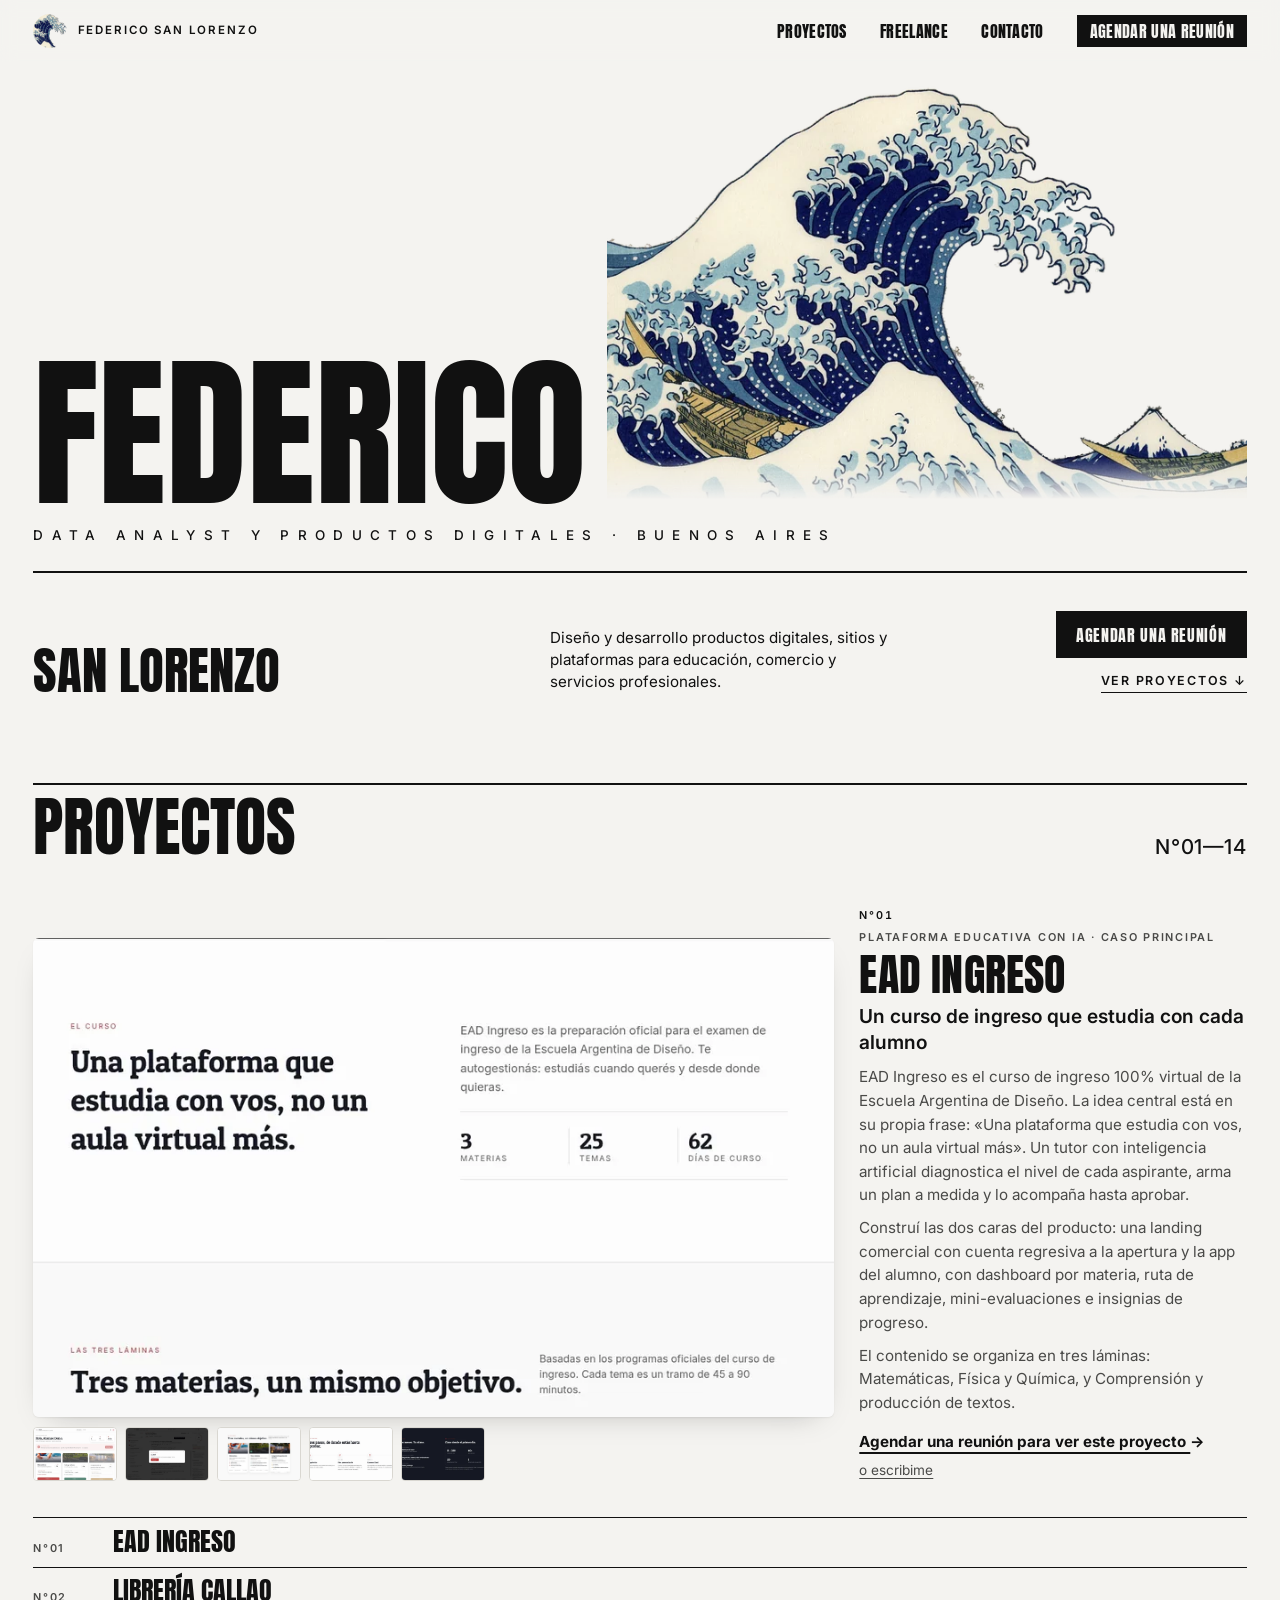
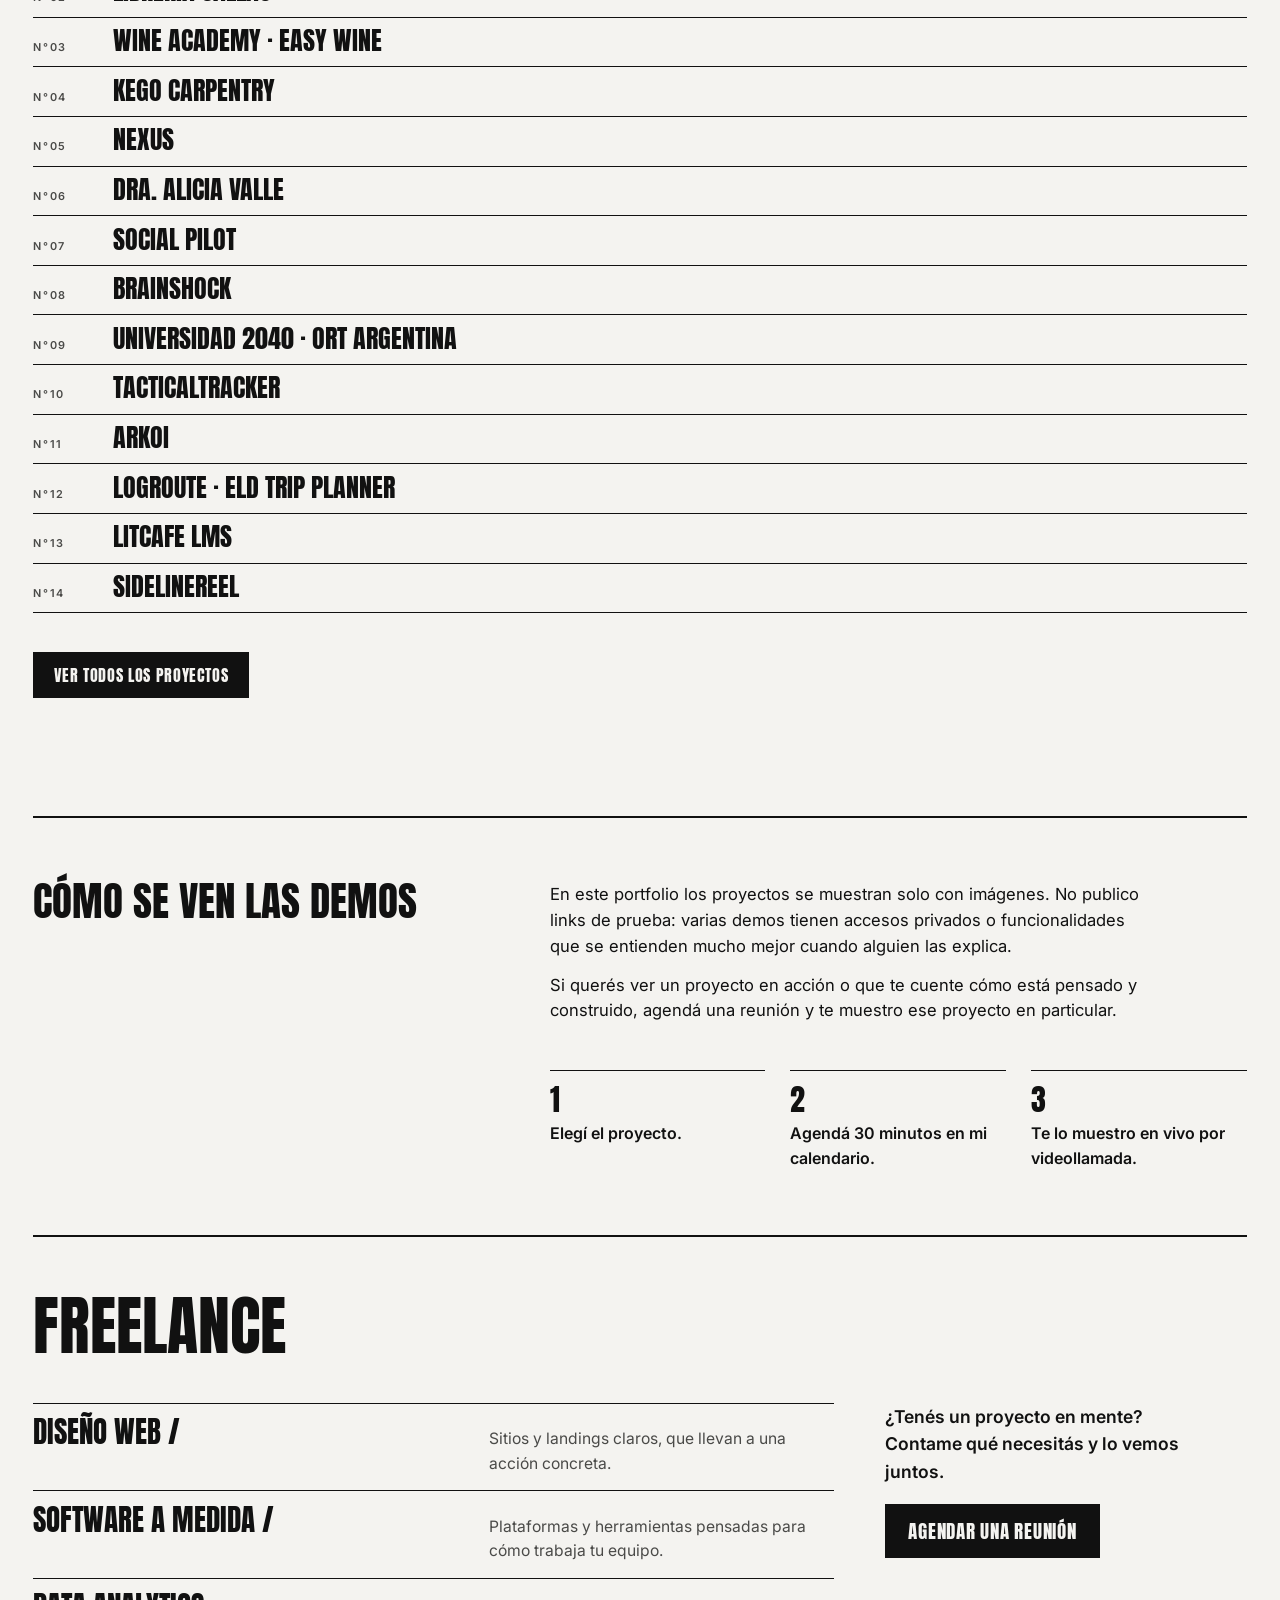
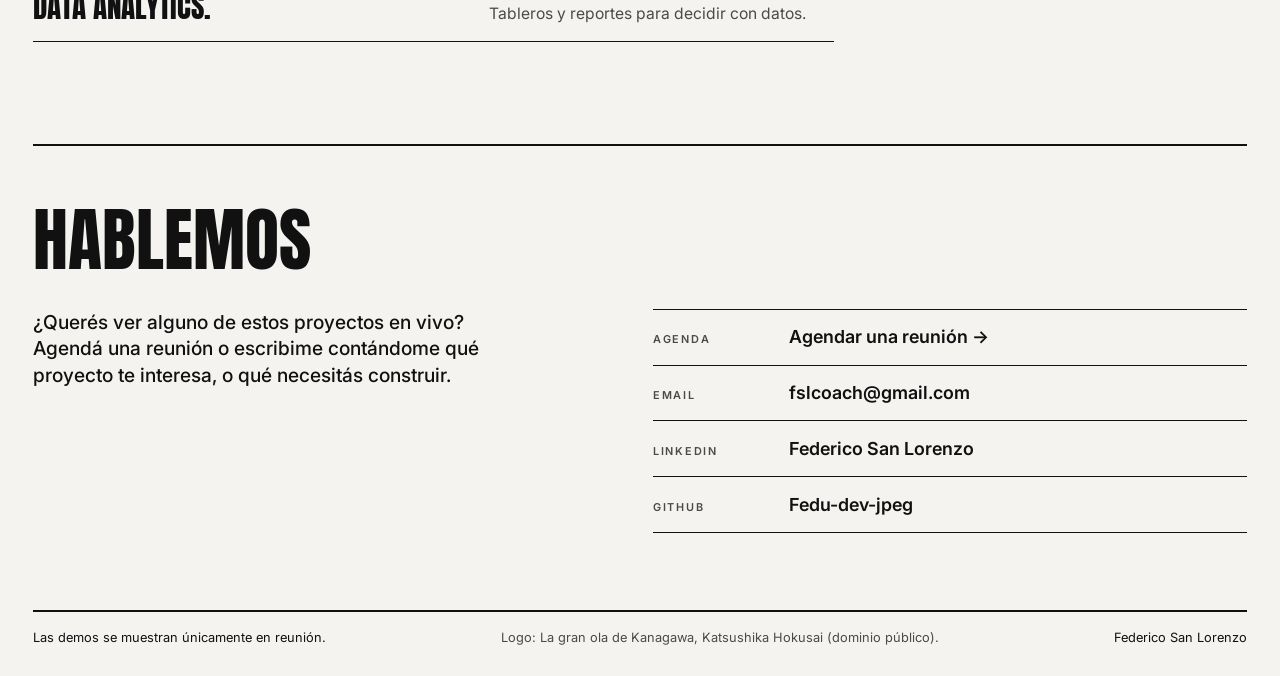
==== commit a872d1f6: "Update typography sizes and add dedicated projects page Changes: - Smaller display typography (hero," ====
--- a/index.html
+++ b/index.html
@@ -28,17 +28,17 @@
   <script type="application/ld+json">{"@context": "https://schema.org", "@type": "Person", "name": "Federico San Lorenzo", "jobTitle": "Data Analyst y productos digitales", "address": {"@type": "PostalAddress", "addressLocality": "Buenos Aires", "addressCountry": "AR"}, "email": "mailto:fslcoach@gmail.com", "sameAs": ["https://www.linkedin.com/in/federico-san-lorenzo-62186638a/", "https://github.com/Fedu-dev-jpeg"]}</script>
 </head>
 <body>
-  <a class="skip" href="#proyectos">Saltar a los proyectos</a>
+  <a class="skip" href="proyectos.html">Saltar a los proyectos</a>
   <header class="topbar">
-    <a class="brand" href="#top" aria-label="Federico San Lorenzo, inicio">
+    <a class="brand" href="index.html#top" aria-label="Federico San Lorenzo, inicio">
       <img src="assets/brand/favicon-192.png" width="40" height="40" alt="">
       <span>Federico San Lorenzo</span>
     </a>
     <button class="menu-toggle" type="button" aria-expanded="false" aria-controls="nav">Menú</button>
     <nav id="nav" class="nav" aria-label="Principal">
-      <a href="#proyectos">Proyectos</a>
-      <a href="#freelance">Freelance</a>
-      <a href="#contacto">Contacto</a>
+      <a href="proyectos.html">Proyectos</a>
+      <a href="index.html#freelance">Freelance</a>
+      <a href="index.html#contacto">Contacto</a>
       <a class="nav-cta" href="https://calendly.com/fslcoach/30min" target="_blank" rel="noopener">Agendar una reunión</a>
     </nav>
   </header>
@@ -54,11 +54,11 @@
       <div class="hero-row">
         <p class="hero-surname" aria-hidden="true">San Lorenzo</p>
         <p class="hero-intro">Diseño y desarrollo productos digitales, sitios y plataformas para educación, comercio y servicios profesionales.</p>
-        <p class="hero-actions"><a class="btn" href="https://calendly.com/fslcoach/30min" target="_blank" rel="noopener">Agendar una reunión</a><a class="text-link" href="#proyectos">Ver proyectos ↓</a></p>
+        <p class="hero-actions"><a class="btn" href="https://calendly.com/fslcoach/30min" target="_blank" rel="noopener">Agendar una reunión</a><a class="text-link" href="proyectos.html">Ver proyectos ↓</a></p>
       </div>
     </section>
 
-    <section class="projects" id="proyectos" aria-labelledby="proyectos-title">
+        <section class="projects" id="proyectos" aria-labelledby="proyectos-title">
       <div class="section-head">
         <h2 id="proyectos-title" class="section-title">Proyectos</h2>
         <p class="section-count">N°01—14</p>
@@ -81,228 +81,24 @@
         </div>
         <script type="application/json" class="gallery-data" data-gallery="ead">[{"src": "assets/img/projects/ead-01.webp", "alt": "Landing de EAD Ingreso: la propuesta y el curso en números"}, {"src": "assets/img/projects/ead-02.webp", "alt": "Dashboard del alumno de EAD Ingreso con el progreso por materia"}, {"src": "assets/img/projects/ead-03.webp", "alt": "Mini-evaluación dentro de un tema de EAD Ingreso"}, {"src": "assets/img/projects/ead-04.webp", "alt": "Las tres láminas de materias de EAD Ingreso"}, {"src": "assets/img/projects/ead-05.webp", "alt": "Cómo funciona EAD Ingreso: diagnóstico, plan personalizado y examen final"}, {"src": "assets/img/projects/ead-06.webp", "alt": "Fechas del curso y sistema de calificación de EAD Ingreso"}]</script>
       </article>
-      <article class="project p02" id="callao">
-        <figure class="project-media">
-          <button type="button" class="shot" data-gallery="callao" data-index="0" aria-label="Ampliar imagen: Home de Librería Callao con buscador, categorías y sucursales">
-            <img class="" src="assets/img/projects/callao-01-900.webp" srcset="assets/img/projects/callao-01-900.webp 900w, assets/img/projects/callao-01.webp 1024w" sizes="(max-width: 800px) 100vw, 50vw" width="1024" height="478" alt="Home de Librería Callao con buscador, categorías y sucursales" loading="lazy" decoding="async">
-          </button>
-          <ul class="thumbs" aria-label="Más imágenes de Librería Callao"><li><button type="button" class="thumb" data-gallery="callao" data-index="1" aria-label="Ver imagen: Navegación por categorías de Librería Callao"><img src="assets/img/projects/callao-02-900.webp" width="1800" height="493" alt="" loading="lazy" decoding="async"></button></li><li><button type="button" class="thumb" data-gallery="callao" data-index="2" aria-label="Ver imagen: Información de sucursales de Librería Callao"><img src="assets/img/projects/callao-03-900.webp" width="1800" height="1973" alt="" loading="lazy" decoding="async"></button></li></ul>
-        </figure>
-        <div class="project-text">
-          <p class="project-meta"><span class="num">N°02</span><span class="label">E-commerce · Comercio local</span></p>
-          <h3 class="project-name">Librería Callao</h3>
-          <p class="project-head">La librería de barrio, ahora también en pantalla</p>
-          <div class="project-body"><p>Vitrina e-commerce para una librería escolar, comercial y artística con tres sucursales en Recoleta.</p><p>Buscador de productos, navegación por categorías, información de sucursales y consulta directa por WhatsApp, con la misma calidez del local.</p></div>
-          <p class="project-cta"><a class="cta-link" href="https://calendly.com/fslcoach/30min" target="_blank" rel="noopener">Agendar una reunión para ver este proyecto <span aria-hidden="true">→</span></a>
-          <a class="mail-link" href="mailto:fslcoach@gmail.com?subject=Quiero%20ver%20una%20demo%3A%20Librer%C3%ADa%20Callao">o escribime</a></p>
-        </div>
-        <script type="application/json" class="gallery-data" data-gallery="callao">[{"src": "assets/img/projects/callao-01.webp", "alt": "Home de Librería Callao con buscador, categorías y sucursales"}, {"src": "assets/img/projects/callao-02.webp", "alt": "Navegación por categorías de Librería Callao"}, {"src": "assets/img/projects/callao-03.webp", "alt": "Información de sucursales de Librería Callao"}]</script>
-      </article>
-      <article class="project p03" id="wine">
-        <figure class="project-media">
-          <button type="button" class="shot" data-gallery="wine" data-index="0" aria-label="Ampliar imagen: Página del curso EASY WINE con el flujo de compra">
-            <img class="" src="assets/img/projects/wine-01-900.webp" srcset="assets/img/projects/wine-01-900.webp 900w, assets/img/projects/wine-01.webp 1153w" sizes="(max-width: 800px) 100vw, 50vw" width="1153" height="863" alt="Página del curso EASY WINE con el flujo de compra" loading="lazy" decoding="async">
-          </button>
-          <ul class="thumbs" aria-label="Más imágenes de Wine Academy · EASY WINE"><li><button type="button" class="thumb" data-gallery="wine" data-index="1" aria-label="Ver imagen: Página Nosotros de Bouquet Academy"><img src="assets/img/projects/wine-02-900.webp" width="1579" height="975" alt="" loading="lazy" decoding="async"></button></li><li><button type="button" class="thumb" data-gallery="wine" data-index="2" aria-label="Ver imagen: Home de Wine Academy con estética oscura y barricas"><img src="assets/img/projects/wine-03-900.webp" width="1800" height="1005" alt="" loading="lazy" decoding="async"></button></li><li><button type="button" class="thumb" data-gallery="wine" data-index="3" aria-label="Ver imagen: Bodega de cursos de Wine Academy"><img src="assets/img/projects/wine-04-900.webp" width="1800" height="1005" alt="" loading="lazy" decoding="async"></button></li></ul>
-        </figure>
-        <div class="project-text">
-          <p class="project-meta"><span class="num">N°03</span><span class="label">Educación online · Proyecto de cliente</span></p>
-          <h3 class="project-name">Wine Academy · EASY WINE</h3>
-          <p class="project-head">Un curso de vinos con identidad propia, de la vidriera al campus</p>
-          <div class="project-body"><p>Sitio y tienda del curso online EASY WINE by Fabricio Portelli, de Bouquet Academy: cuatro lecciones con certificación.</p><p>Flujo de compra del curso, página institucional, versiones en español, inglés y portugués y acceso directo al campus, con una estética oscura y elegante.</p></div>
-          <p class="project-cta"><a class="cta-link" href="https://calendly.com/fslcoach/30min" target="_blank" rel="noopener">Agendar una reunión para ver este proyecto <span aria-hidden="true">→</span></a>
-          <a class="mail-link" href="mailto:fslcoach@gmail.com?subject=Quiero%20ver%20una%20demo%3A%20Wine%20Academy%20%C2%B7%20EASY%20WINE">o escribime</a></p>
-        </div>
-        <script type="application/json" class="gallery-data" data-gallery="wine">[{"src": "assets/img/projects/wine-01.webp", "alt": "Página del curso EASY WINE con el flujo de compra"}, {"src": "assets/img/projects/wine-02.webp", "alt": "Página Nosotros de Bouquet Academy"}, {"src": "assets/img/projects/wine-03.webp", "alt": "Home de Wine Academy con estética oscura y barricas"}, {"src": "assets/img/projects/wine-04.webp", "alt": "Bodega de cursos de Wine Academy"}]</script>
-      </article>
-      <article class="project p04" id="kego">
-        <figure class="project-media">
-          <button type="button" class="shot" data-gallery="kego" data-index="0" aria-label="Ampliar imagen: Home de KEGO Carpentry con hero fotográfico de un deck">
-            <img class="" src="assets/img/projects/kego-01-900.webp" srcset="assets/img/projects/kego-01-900.webp 900w, assets/img/projects/kego-01.webp 1800w" sizes="(max-width: 800px) 100vw, 50vw" width="1800" height="1017" alt="Home de KEGO Carpentry con hero fotográfico de un deck" loading="lazy" decoding="async">
-          </button>
-          <ul class="thumbs" aria-label="Más imágenes de KEGO Carpentry"><li><button type="button" class="thumb" data-gallery="kego" data-index="1" aria-label="Ver imagen: Portfolio de proyectos de KEGO Carpentry con filtros por tipo"><img src="assets/img/projects/kego-02-900.webp" width="1800" height="622" alt="" loading="lazy" decoding="async"></button></li><li><button type="button" class="thumb" data-gallery="kego" data-index="2" aria-label="Ver imagen: Galería de proyectos de KEGO Carpentry"><img src="assets/img/projects/kego-03-900.webp" width="1800" height="1699" alt="" loading="lazy" decoding="async"></button></li><li><button type="button" class="thumb" data-gallery="kego" data-index="3" aria-label="Ver imagen: Proceso de diseño y construcción de KEGO Carpentry"><img src="assets/img/projects/kego-04-900.webp" width="1800" height="817" alt="" loading="lazy" decoding="async"></button></li><li><button type="button" class="thumb" data-gallery="kego" data-index="4" aria-label="Ver imagen: Servicios de carpintería exterior de KEGO Carpentry"><img src="assets/img/projects/kego-05-900.webp" width="1800" height="658" alt="" loading="lazy" decoding="async"></button></li></ul>
-        </figure>
-        <div class="project-text">
-          <p class="project-meta"><span class="num">N°04</span><span class="label">Sitio institucional · Servicios</span></p>
-          <h3 class="project-name">KEGO Carpentry</h3>
-          <p class="project-head">Decks y pérgolas que se venden con imágenes</p>
-          <div class="project-body"><p>Sitio para una empresa de carpintería exterior, decks y pérgolas, en Girona y la Costa Brava.</p><p>Hero fotográfico, portfolio con filtros por tipo, servicios, proceso de trabajo, reseñas y contacto directo por WhatsApp.</p></div>
-          <p class="project-cta"><a class="cta-link" href="https://calendly.com/fslcoach/30min" target="_blank" rel="noopener">Agendar una reunión para ver este proyecto <span aria-hidden="true">→</span></a>
-          <a class="mail-link" href="mailto:fslcoach@gmail.com?subject=Quiero%20ver%20una%20demo%3A%20KEGO%20Carpentry">o escribime</a></p>
-        </div>
-        <script type="application/json" class="gallery-data" data-gallery="kego">[{"src": "assets/img/projects/kego-01.webp", "alt": "Home de KEGO Carpentry con hero fotográfico de un deck"}, {"src": "assets/img/projects/kego-02.webp", "alt": "Portfolio de proyectos de KEGO Carpentry con filtros por tipo"}, {"src": "assets/img/projects/kego-03.webp", "alt": "Galería de proyectos de KEGO Carpentry"}, {"src": "assets/img/projects/kego-04.webp", "alt": "Proceso de diseño y construcción de KEGO Carpentry"}, {"src": "assets/img/projects/kego-05.webp", "alt": "Servicios de carpintería exterior de KEGO Carpentry"}]</script>
-      </article>
-      <article class="project p05" id="nexus">
-        <figure class="project-media">
-          <button type="button" class="shot" data-gallery="nexus" data-index="0" aria-label="Ampliar imagen: Hero de la landing de Nexus, consultoría educativa">
-            <img class="" src="assets/img/projects/nexus-01-900.webp" srcset="assets/img/projects/nexus-01-900.webp 900w, assets/img/projects/nexus-01.webp 1800w" sizes="(max-width: 800px) 100vw, 50vw" width="1800" height="711" alt="Hero de la landing de Nexus, consultoría educativa" loading="lazy" decoding="async">
-          </button>
-          <ul class="thumbs" aria-label="Más imágenes de Nexus"><li><button type="button" class="thumb" data-gallery="nexus" data-index="1" aria-label="Ver imagen: Proceso de trabajo de Nexus"><img src="assets/img/projects/nexus-02-900.webp" width="1800" height="1142" alt="" loading="lazy" decoding="async"></button></li><li><button type="button" class="thumb" data-gallery="nexus" data-index="2" aria-label="Ver imagen: Servicios de Nexus para instituciones educativas"><img src="assets/img/projects/nexus-03-900.webp" width="1800" height="1017" alt="" loading="lazy" decoding="async"></button></li></ul>
-        </figure>
-        <div class="project-text">
-          <p class="project-meta"><span class="num">N°05</span><span class="label">Landing · Consultoría educativa</span></p>
-          <h3 class="project-name">Nexus</h3>
-          <p class="project-head">Una consultora educativa con una presencia a su altura</p>
-          <div class="project-body"><p>Landing para una consultoría que acompaña a universidades, colegios y sistemas educativos.</p><p>Todo el recorrido empuja hacia una única acción concreta: agendar un diagnóstico.</p></div>
-          <p class="project-cta"><a class="cta-link" href="https://calendly.com/fslcoach/30min" target="_blank" rel="noopener">Agendar una reunión para ver este proyecto <span aria-hidden="true">→</span></a>
-          <a class="mail-link" href="mailto:fslcoach@gmail.com?subject=Quiero%20ver%20una%20demo%3A%20Nexus">o escribime</a></p>
-        </div>
-        <script type="application/json" class="gallery-data" data-gallery="nexus">[{"src": "assets/img/projects/nexus-01.webp", "alt": "Hero de la landing de Nexus, consultoría educativa"}, {"src": "assets/img/projects/nexus-02.webp", "alt": "Proceso de trabajo de Nexus"}, {"src": "assets/img/projects/nexus-03.webp", "alt": "Servicios de Nexus para instituciones educativas"}]</script>
-      </article>
-      <article class="project p06" id="valle">
-        <figure class="project-media">
-          <button type="button" class="shot" data-gallery="valle" data-index="0" aria-label="Ampliar imagen: Home del sitio de la Dra. Alicia Valle, abogada de familia">
-            <img class="" src="assets/img/projects/valle-01-900.webp" srcset="assets/img/projects/valle-01-900.webp 900w, assets/img/projects/valle-01.webp 1800w" sizes="(max-width: 800px) 100vw, 50vw" width="1800" height="836" alt="Home del sitio de la Dra. Alicia Valle, abogada de familia" loading="lazy" decoding="async">
-          </button>
-          <ul class="thumbs" aria-label="Más imágenes de Dra. Alicia Valle"><li><button type="button" class="thumb" data-gallery="valle" data-index="1" aria-label="Ver imagen: Servicios de derecho de familia y sucesiones"><img src="assets/img/projects/valle-02-900.webp" width="1565" height="728" alt="" loading="lazy" decoding="async"></button></li><li><button type="button" class="thumb" data-gallery="valle" data-index="2" aria-label="Ver imagen: Bloque de experiencia y confianza del estudio de la Dra. Alicia Valle"><img src="assets/img/projects/valle-03-900.webp" width="1800" height="549" alt="" loading="lazy" decoding="async"></button></li></ul>
-        </figure>
-        <div class="project-text">
-          <p class="project-meta"><span class="num">N°06</span><span class="label">Sitio profesional · Servicios legales</span></p>
-          <h3 class="project-name">Dra. Alicia Valle</h3>
-          <p class="project-head">Confianza y claridad para una abogada de familia</p>
-          <div class="project-body"><p>Sitio profesional para una abogada de familia en Villa Urquiza, con más de 25 años de experiencia en divorcios, sucesiones, cuota de alimentos y régimen de comunicación.</p><p>Un diseño sobrio, servicios bien ordenados y llamados claros para pedir una consulta.</p></div>
-          <p class="project-cta"><a class="cta-link" href="https://calendly.com/fslcoach/30min" target="_blank" rel="noopener">Agendar una reunión para ver este proyecto <span aria-hidden="true">→</span></a>
-          <a class="mail-link" href="mailto:fslcoach@gmail.com?subject=Quiero%20ver%20una%20demo%3A%20Dra.%20Alicia%20Valle">o escribime</a></p>
-        </div>
-        <script type="application/json" class="gallery-data" data-gallery="valle">[{"src": "assets/img/projects/valle-01.webp", "alt": "Home del sitio de la Dra. Alicia Valle, abogada de familia"}, {"src": "assets/img/projects/valle-02.webp", "alt": "Servicios de derecho de familia y sucesiones"}, {"src": "assets/img/projects/valle-03.webp", "alt": "Bloque de experiencia y confianza del estudio de la Dra. Alicia Valle"}]</script>
-      </article>
-      <article class="project p07" id="socialpilot">
-        <figure class="project-media">
-          <button type="button" class="shot" data-gallery="socialpilot" data-index="0" aria-label="Ampliar imagen: Landing de Social Pilot con estética pixel y synthwave">
-            <img class="" src="assets/img/projects/socialpilot-01-900.webp" srcset="assets/img/projects/socialpilot-01-900.webp 900w, assets/img/projects/socialpilot-01.webp 1024w" sizes="(max-width: 800px) 100vw, 50vw" width="1024" height="530" alt="Landing de Social Pilot con estética pixel y synthwave" loading="lazy" decoding="async">
-          </button>
-          <ul class="thumbs" aria-label="Más imágenes de Social Pilot"><li><button type="button" class="thumb" data-gallery="socialpilot" data-index="1" aria-label="Ver imagen: Vista de gestión de Social Pilot con calendario de publicaciones"><img src="assets/img/projects/socialpilot-02-900.webp" width="1800" height="888" alt="" loading="lazy" decoding="async"></button></li><li><button type="button" class="thumb" data-gallery="socialpilot" data-index="2" aria-label="Ver imagen: Gestión de redes asistida por IA en Social Pilot"><img src="assets/img/projects/socialpilot-03-900.webp" width="1800" height="1005" alt="" loading="lazy" decoding="async"></button></li><li><button type="button" class="thumb" data-gallery="socialpilot" data-index="3" aria-label="Ver imagen: Detalle del calendario de publicaciones de Social Pilot"><img src="assets/img/projects/socialpilot-04-900.webp" width="820" height="521" alt="" loading="lazy" decoding="async"></button></li></ul>
-        </figure>
-        <div class="project-text">
-          <p class="project-meta"><span class="num">N°07</span><span class="label">Producto SaaS · Redes y marketing</span></p>
-          <h3 class="project-name">Social Pilot</h3>
-          <p class="project-head">Un copiloto para redes, contenido y ads</p>
-          <div class="project-body"><p>Producto para planificar, publicar y automatizar contenido en redes, con gestión asistida por IA.</p><p>Una landing con identidad pixel/synthwave y un panel con calendario de publicaciones, analíticas y trabajo para Instagram, Facebook y TikTok.</p></div>
-          <p class="project-cta"><a class="cta-link" href="https://calendly.com/fslcoach/30min" target="_blank" rel="noopener">Agendar una reunión para ver este proyecto <span aria-hidden="true">→</span></a>
-          <a class="mail-link" href="mailto:fslcoach@gmail.com?subject=Quiero%20ver%20una%20demo%3A%20Social%20Pilot">o escribime</a></p>
-        </div>
-        <script type="application/json" class="gallery-data" data-gallery="socialpilot">[{"src": "assets/img/projects/socialpilot-01.webp", "alt": "Landing de Social Pilot con estética pixel y synthwave"}, {"src": "assets/img/projects/socialpilot-02.webp", "alt": "Vista de gestión de Social Pilot con calendario de publicaciones"}, {"src": "assets/img/projects/socialpilot-03.webp", "alt": "Gestión de redes asistida por IA en Social Pilot"}, {"src": "assets/img/projects/socialpilot-04.webp", "alt": "Detalle del calendario de publicaciones de Social Pilot"}]</script>
-      </article>
-      <article class="project p08" id="brainshock">
-        <figure class="project-media">
-          <button type="button" class="shot" data-gallery="brainshock" data-index="0" aria-label="Ampliar imagen: Landing del ecosistema Brainshock">
-            <img class="" src="assets/img/projects/brainshock-01-900.webp" srcset="assets/img/projects/brainshock-01-900.webp 900w, assets/img/projects/brainshock-01.webp 1024w" sizes="(max-width: 800px) 100vw, 50vw" width="1024" height="576" alt="Landing del ecosistema Brainshock" loading="lazy" decoding="async">
-          </button>
-          <ul class="thumbs" aria-label="Más imágenes de Brainshock"><li><button type="button" class="thumb" data-gallery="brainshock" data-index="1" aria-label="Ver imagen: Brainshock Analytics, analítica educativa con IA"><img src="assets/img/projects/brainshock-02-900.webp" width="1024" height="415" alt="" loading="lazy" decoding="async"></button></li><li><button type="button" class="thumb" data-gallery="brainshock" data-index="2" aria-label="Ver imagen: Ecosistema de productos Brainshock"><img src="assets/img/projects/brainshock-03-900.webp" width="1800" height="1005" alt="" loading="lazy" decoding="async"></button></li><li><button type="button" class="thumb" data-gallery="brainshock" data-index="3" aria-label="Ver imagen: Métricas y analítica de Brainshock Analytics"><img src="assets/img/projects/brainshock-04-900.webp" width="1800" height="1005" alt="" loading="lazy" decoding="async"></button></li><li><button type="button" class="thumb" data-gallery="brainshock" data-index="4" aria-label="Ver imagen: Panel de administración de Brainshock Analytics"><img src="assets/img/projects/brainshock-05-900.webp" width="1800" height="1005" alt="" loading="lazy" decoding="async"></button></li><li><button type="button" class="thumb" data-gallery="brainshock" data-index="5" aria-label="Ver imagen: Panel del estudiante de Brainshock Analytics"><img src="assets/img/projects/brainshock-06-900.webp" width="1800" height="1005" alt="" loading="lazy" decoding="async"></button></li><li><button type="button" class="thumb" data-gallery="brainshock" data-index="6" aria-label="Ver imagen: Panel administrativo de ClassHub, dentro del ecosistema Brainshock"><img src="assets/img/projects/brainshock-07-900.webp" width="1153" height="512" alt="" loading="lazy" decoding="async"></button></li><li><button type="button" class="thumb" data-gallery="brainshock" data-index="7" aria-label="Ver imagen: Panel de profesor de ClassHub, dentro del ecosistema Brainshock"><img src="assets/img/projects/brainshock-08-900.webp" width="1153" height="492" alt="" loading="lazy" decoding="async"></button></li><li><button type="button" class="thumb" data-gallery="brainshock" data-index="8" aria-label="Ver imagen: Funcionalidades de ClassHub, dentro del ecosistema Brainshock"><img src="assets/img/projects/brainshock-09-900.webp" width="1153" height="374" alt="" loading="lazy" decoding="async"></button></li></ul>
-        </figure>
-        <div class="project-text">
-          <p class="project-meta"><span class="num">N°08</span><span class="label">Ecosistema digital · Educación y empresas</span></p>
-          <h3 class="project-name">Brainshock</h3>
-          <p class="project-head">Una marca, un ecosistema: tecnología y datos para educar mejor</p>
-          <div class="project-body"><p>Ecosistema de soluciones digitales para educación y empresas.</p><p>Dentro de la familia está Brainshock Analytics, analítica educativa con IA conectada a Moodle: métricas en tiempo real, predicción de abandono y reportes automatizados.</p></div>
-          <p class="project-cta"><a class="cta-link" href="https://calendly.com/fslcoach/30min" target="_blank" rel="noopener">Agendar una reunión para ver este proyecto <span aria-hidden="true">→</span></a>
-          <a class="mail-link" href="mailto:fslcoach@gmail.com?subject=Quiero%20ver%20una%20demo%3A%20Brainshock">o escribime</a></p>
-        </div>
-        <script type="application/json" class="gallery-data" data-gallery="brainshock">[{"src": "assets/img/projects/brainshock-01.webp", "alt": "Landing del ecosistema Brainshock"}, {"src": "assets/img/projects/brainshock-02.webp", "alt": "Brainshock Analytics, analítica educativa con IA"}, {"src": "assets/img/projects/brainshock-03.webp", "alt": "Ecosistema de productos Brainshock"}, {"src": "assets/img/projects/brainshock-04.webp", "alt": "Métricas y analítica de Brainshock Analytics"}, {"src": "assets/img/projects/brainshock-05.webp", "alt": "Panel de administración de Brainshock Analytics"}, {"src": "assets/img/projects/brainshock-06.webp", "alt": "Panel del estudiante de Brainshock Analytics"}, {"src": "assets/img/projects/brainshock-07.webp", "alt": "Panel administrativo de ClassHub, dentro del ecosistema Brainshock"}, {"src": "assets/img/projects/brainshock-08.webp", "alt": "Panel de profesor de ClassHub, dentro del ecosistema Brainshock"}, {"src": "assets/img/projects/brainshock-09.webp", "alt": "Funcionalidades de ClassHub, dentro del ecosistema Brainshock"}]</script>
-      </article>
-      <article class="project p09" id="u2040">
-        <figure class="project-media">
-          <button type="button" class="shot" data-gallery="u2040" data-index="0" aria-label="Ampliar imagen: Pantalla de acceso a Universidad 2040 con la identidad de ORT Argentina">
-            <img class="" src="assets/img/projects/u2040-01-900.webp" srcset="assets/img/projects/u2040-01-900.webp 900w, assets/img/projects/u2040-01.webp 938w" sizes="(max-width: 800px) 100vw, 50vw" width="938" height="713" alt="Pantalla de acceso a Universidad 2040 con la identidad de ORT Argentina" loading="lazy" decoding="async">
-          </button>
-          
-        </figure>
-        <div class="project-text">
-          <p class="project-meta"><span class="num">N°09</span><span class="label">Experiencia interactiva · Educación superior</span></p>
-          <h3 class="project-name">Universidad 2040 · ORT Argentina</h3>
-          <p class="project-head">Una cápsula interactiva sobre el futuro universitario</p>
-          <div class="project-body"><p>Experiencia interactiva de unos 15 minutos sobre el futuro universitario, para ORT Argentina.</p><p>Se entra con usuario y contraseña institucional. Por eso acá solo se ve la pantalla de ingreso.</p></div>
-          <p class="project-cta"><a class="cta-link" href="https://calendly.com/fslcoach/30min" target="_blank" rel="noopener">Agendar una reunión para ver este proyecto <span aria-hidden="true">→</span></a>
-          <a class="mail-link" href="mailto:fslcoach@gmail.com?subject=Quiero%20ver%20una%20demo%3A%20Universidad%202040%20%C2%B7%20ORT%20Argentina">o escribime</a></p>
-        </div>
-        <script type="application/json" class="gallery-data" data-gallery="u2040">[{"src": "assets/img/projects/u2040-01.webp", "alt": "Pantalla de acceso a Universidad 2040 con la identidad de ORT Argentina"}]</script>
-      </article>
-      <article class="project p10" id="tactical">
-        <figure class="project-media">
-          <button type="button" class="shot" data-gallery="tactical" data-index="0" aria-label="Ampliar imagen: Pantalla de acceso de TacticalTracker con estética de HUD">
-            <img class="" src="assets/img/projects/tactical-01-900.webp" srcset="assets/img/projects/tactical-01-900.webp 900w, assets/img/projects/tactical-01.webp 500w" sizes="(max-width: 800px) 100vw, 50vw" width="500" height="296" alt="Pantalla de acceso de TacticalTracker con estética de HUD" loading="lazy" decoding="async">
-          </button>
-          
-        </figure>
-        <div class="project-text">
-          <p class="project-meta"><span class="num">N°10</span><span class="label">Side project · Gaming</span></p>
-          <h3 class="project-name">TacticalTracker</h3>
-          <p class="project-head">Un tracker táctico para un equipo de CS2</p>
-          <div class="project-body"><p>Side project para un equipo competitivo de Counter-Strike 2: partidas, análisis por mapa, playbooks, entrenamientos y roster.</p><p>Estética de HUD, oscura y en cian, con acceso privado para el equipo.</p></div>
-          <p class="project-cta"><a class="cta-link" href="https://calendly.com/fslcoach/30min" target="_blank" rel="noopener">Agendar una reunión para ver este proyecto <span aria-hidden="true">→</span></a>
-          <a class="mail-link" href="mailto:fslcoach@gmail.com?subject=Quiero%20ver%20una%20demo%3A%20TacticalTracker">o escribime</a></p>
-        </div>
-        <script type="application/json" class="gallery-data" data-gallery="tactical">[{"src": "assets/img/projects/tactical-01.webp", "alt": "Pantalla de acceso de TacticalTracker con estética de HUD"}]</script>
-      </article>
-      <article class="project p11" id="arkoi">
-        <figure class="project-media">
-          <button type="button" class="shot" data-gallery="arkoi" data-index="0" aria-label="Ampliar imagen: Hero del sitio de ARKOI: Donde todo comienza">
-            <img class="" src="assets/img/projects/arkoi-01-900.webp" srcset="assets/img/projects/arkoi-01-900.webp 900w, assets/img/projects/arkoi-01.webp 1800w" sizes="(max-width: 800px) 100vw, 50vw" width="1800" height="1005" alt="Hero del sitio de ARKOI: Donde todo comienza" loading="lazy" decoding="async">
-          </button>
-          <ul class="thumbs" aria-label="Más imágenes de ARKOI"><li><button type="button" class="thumb" data-gallery="arkoi" data-index="1" aria-label="Ver imagen: Sección Lo que construimos del sitio de ARKOI"><img src="assets/img/projects/arkoi-02-900.webp" width="1800" height="1005" alt="" loading="lazy" decoding="async"></button></li></ul>
-        </figure>
-        <div class="project-text">
-          <p class="project-meta"><span class="num">N°11</span><span class="label">Sitio de marca · Producto digital</span></p>
-          <h3 class="project-name">ARKOI</h3>
-          <p class="project-head">Arquitectura digital de escala</p>
-          <div class="project-body"><p>ARKOI es un proyecto propio. Su sitio presenta una propuesta de arquitectura digital para empresas que escalan, y abre con una frase simple: «Donde todo comienza».</p><p>Una página de marca y producto, oscura y editorial, que cuenta qué se construye y cómo.</p></div>
-          <p class="project-cta"><a class="cta-link" href="https://calendly.com/fslcoach/30min" target="_blank" rel="noopener">Agendar una reunión para ver este proyecto <span aria-hidden="true">→</span></a>
-          <a class="mail-link" href="mailto:fslcoach@gmail.com?subject=Quiero%20ver%20una%20demo%3A%20ARKOI">o escribime</a></p>
-        </div>
-        <script type="application/json" class="gallery-data" data-gallery="arkoi">[{"src": "assets/img/projects/arkoi-01.webp", "alt": "Hero del sitio de ARKOI: Donde todo comienza"}, {"src": "assets/img/projects/arkoi-02.webp", "alt": "Sección Lo que construimos del sitio de ARKOI"}]</script>
-      </article>
-      <article class="project p12" id="logroute">
-        <figure class="project-media">
-          <button type="button" class="shot" data-gallery="logroute" data-index="0" aria-label="Ampliar imagen: Planificador de viaje de LogRoute con origen, carga, destino y horas de ciclo">
-            <img class="" src="assets/img/projects/logroute-01-900.webp" srcset="assets/img/projects/logroute-01-900.webp 900w, assets/img/projects/logroute-01.webp 1800w" sizes="(max-width: 800px) 100vw, 50vw" width="1800" height="1005" alt="Planificador de viaje de LogRoute con origen, carga, destino y horas de ciclo" loading="lazy" decoding="async">
-          </button>
-          
-        </figure>
-        <div class="project-text">
-          <p class="project-meta"><span class="num">N°12</span><span class="label">Planificador logístico · Proyecto completo</span></p>
-          <h3 class="project-name">LogRoute · ELD Trip Planner</h3>
-          <p class="project-head">Una ruta que el chofer puede cumplir</p>
-          <div class="project-body"><p>Con el origen, el punto de carga, el destino y las horas ya usadas del ciclo, LogRoute traza la ruta en un mapa y arma un cronograma conservador según las reglas de horas de servicio de FMCSA.</p><p>También genera las planillas diarias estilo ELD, listas para descargar. Es una demostración de planificación, no un registrador ELD certificado.</p></div>
-          <p class="project-cta"><a class="cta-link" href="https://calendly.com/fslcoach/30min" target="_blank" rel="noopener">Agendar una reunión para ver este proyecto <span aria-hidden="true">→</span></a>
-          <a class="mail-link" href="mailto:fslcoach@gmail.com?subject=Quiero%20ver%20una%20demo%3A%20LogRoute%20%C2%B7%20ELD%20Trip%20Planner">o escribime</a></p>
-        </div>
-        <script type="application/json" class="gallery-data" data-gallery="logroute">[{"src": "assets/img/projects/logroute-01.webp", "alt": "Planificador de viaje de LogRoute con origen, carga, destino y horas de ciclo"}]</script>
-      </article>
-      <article class="project p13" id="litcafe">
-        <figure class="project-media">
-          <button type="button" class="shot" data-gallery="litcafe" data-index="0" aria-label="Ampliar imagen: Portada de LitCafe LMS con cursos de literatura">
-            <img class="" src="assets/img/projects/litcafe-01-900.webp" srcset="assets/img/projects/litcafe-01-900.webp 900w, assets/img/projects/litcafe-01.webp 1800w" sizes="(max-width: 800px) 100vw, 50vw" width="1800" height="1005" alt="Portada de LitCafe LMS con cursos de literatura" loading="lazy" decoding="async">
-          </button>
-          <ul class="thumbs" aria-label="Más imágenes de LitCafe LMS"><li><button type="button" class="thumb" data-gallery="litcafe" data-index="1" aria-label="Ver imagen: Cursos, noticias y próximos eventos en LitCafe LMS"><img src="assets/img/projects/litcafe-02-900.webp" width="1800" height="1005" alt="" loading="lazy" decoding="async"></button></li></ul>
-        </figure>
-        <div class="project-text">
-          <p class="project-meta"><span class="num">N°13</span><span class="label">Plataforma educativa · Prototipo</span></p>
-          <h3 class="project-name">LitCafe LMS</h3>
-          <p class="project-head">Un campus de cursos con alma de café literario</p>
-          <div class="project-body"><p>Una plataforma de cursos al estilo Moodle, pensada para un café literario.</p><p>Prototipo completo de la interfaz: una portada cálida y editorial, con cursos, noticias y próximos eventos, y un panel de gestión.</p></div>
-          <p class="project-cta"><a class="cta-link" href="https://calendly.com/fslcoach/30min" target="_blank" rel="noopener">Agendar una reunión para ver este proyecto <span aria-hidden="true">→</span></a>
-          <a class="mail-link" href="mailto:fslcoach@gmail.com?subject=Quiero%20ver%20una%20demo%3A%20LitCafe%20LMS">o escribime</a></p>
-        </div>
-        <script type="application/json" class="gallery-data" data-gallery="litcafe">[{"src": "assets/img/projects/litcafe-01.webp", "alt": "Portada de LitCafe LMS con cursos de literatura"}, {"src": "assets/img/projects/litcafe-02.webp", "alt": "Cursos, noticias y próximos eventos en LitCafe LMS"}]</script>
-      </article>
-      <article class="project p14" id="sideline">
-        <figure class="project-media">
-          <button type="button" class="shot" data-gallery="sideline" data-index="0" aria-label="Ampliar imagen: Prototipo de SidelineReel: reels generados por jugador con datos simulados">
-            <img class="" src="assets/img/projects/sideline-01-900.webp" srcset="assets/img/projects/sideline-01-900.webp 900w, assets/img/projects/sideline-01.webp 1440w" sizes="(max-width: 800px) 100vw, 50vw" width="1440" height="900" alt="Prototipo de SidelineReel: reels generados por jugador con datos simulados" loading="lazy" decoding="async">
-          </button>
-          <ul class="thumbs" aria-label="Más imágenes de SidelineReel"><li><button type="button" class="thumb" data-gallery="sideline" data-index="1" aria-label="Ver imagen: Portada del caso SidelineReel: Trust the reel before it ships"><img src="assets/img/projects/sideline-02-900.webp" width="1280" height="720" alt="" loading="lazy" decoding="async"></button></li><li><button type="button" class="thumb" data-gallery="sideline" data-index="2" aria-label="Ver imagen: SidelineReel: un clip con baja confianza queda bloqueado"><img src="assets/img/projects/sideline-03-900.webp" width="1280" height="720" alt="" loading="lazy" decoding="async"></button></li><li><button type="button" class="thumb" data-gallery="sideline" data-index="3" aria-label="Ver imagen: SidelineReel: revisión humana de los clips dudosos"><img src="assets/img/projects/sideline-04-900.webp" width="1280" height="720" alt="" loading="lazy" decoding="async"></button></li></ul>
-        </figure>
-        <div class="project-text">
-          <p class="project-meta"><span class="num">N°14</span><span class="label">Caso de producto · Deporte e IA</span></p>
-          <h3 class="project-name">SidelineReel</h3>
-          <p class="project-head">Confiar en el reel antes de publicarlo</p>
-          <div class="project-body"><p>SidelineReel arma cada semana reels con las jugadas de cada jugador. Este caso propone un filtro de confianza de identidad: los clips seguros siguen solos y los dudosos se frenan hasta que una persona los confirma, los reasigna o los saca.</p><p>Incluye un prototipo navegable, el caso escrito y un video animado. Los nombres y números del prototipo son simulados.</p></div>
-          <p class="project-cta"><a class="cta-link" href="https://calendly.com/fslcoach/30min" target="_blank" rel="noopener">Agendar una reunión para ver este proyecto <span aria-hidden="true">→</span></a>
-          <a class="mail-link" href="mailto:fslcoach@gmail.com?subject=Quiero%20ver%20una%20demo%3A%20SidelineReel">o escribime</a></p>
-        </div>
-        <script type="application/json" class="gallery-data" data-gallery="sideline">[{"src": "assets/img/projects/sideline-01.webp", "alt": "Prototipo de SidelineReel: reels generados por jugador con datos simulados"}, {"src": "assets/img/projects/sideline-02.webp", "alt": "Portada del caso SidelineReel: Trust the reel before it ships"}, {"src": "assets/img/projects/sideline-03.webp", "alt": "SidelineReel: un clip con baja confianza queda bloqueado"}, {"src": "assets/img/projects/sideline-04.webp", "alt": "SidelineReel: revisión humana de los clips dudosos"}]</script>
-      </article>
       </div>
+      <ol class="project-index">
+        <li><a href="proyectos.html#ead"><span class="num">N°01</span><span class="name">EAD Ingreso</span></a></li>
+        <li><a href="proyectos.html#callao"><span class="num">N°02</span><span class="name">Librería Callao</span></a></li>
+        <li><a href="proyectos.html#wine"><span class="num">N°03</span><span class="name">Wine Academy · EASY WINE</span></a></li>
+        <li><a href="proyectos.html#kego"><span class="num">N°04</span><span class="name">KEGO Carpentry</span></a></li>
+        <li><a href="proyectos.html#nexus"><span class="num">N°05</span><span class="name">Nexus</span></a></li>
+        <li><a href="proyectos.html#valle"><span class="num">N°06</span><span class="name">Dra. Alicia Valle</span></a></li>
+        <li><a href="proyectos.html#socialpilot"><span class="num">N°07</span><span class="name">Social Pilot</span></a></li>
+        <li><a href="proyectos.html#brainshock"><span class="num">N°08</span><span class="name">Brainshock</span></a></li>
+        <li><a href="proyectos.html#u2040"><span class="num">N°09</span><span class="name">Universidad 2040 · ORT Argentina</span></a></li>
+        <li><a href="proyectos.html#tactical"><span class="num">N°10</span><span class="name">TacticalTracker</span></a></li>
+        <li><a href="proyectos.html#arkoi"><span class="num">N°11</span><span class="name">ARKOI</span></a></li>
+        <li><a href="proyectos.html#logroute"><span class="num">N°12</span><span class="name">LogRoute · ELD Trip Planner</span></a></li>
+        <li><a href="proyectos.html#litcafe"><span class="num">N°13</span><span class="name">LitCafe LMS</span></a></li>
+        <li><a href="proyectos.html#sideline"><span class="num">N°14</span><span class="name">SidelineReel</span></a></li>
+      </ol>
+      <p class="home-projects-cta"><a class="btn" href="proyectos.html">Ver todos los proyectos</a></p>
     </section>
 
     <section class="demos" aria-labelledby="demos-title">
--- a/css/styles.css
+++ b/css/styles.css
@@ -76,7 +76,7 @@
 .brand img { width: 34px; height: 34px; border-radius: 50%; object-fit: cover; }
 .nav { display: flex; align-items: center; gap: clamp(1rem, 2.6vw, 2.6rem); }
 .nav a {
-  font-family: var(--display); font-size: 1.15rem; letter-spacing: .02em;
+  font-family: var(--display); font-size: 1rem; letter-spacing: .02em;
   text-transform: uppercase; text-decoration: none; line-height: 1;
 }
 .nav a:hover { text-decoration: underline; text-underline-offset: 4px; text-decoration-thickness: 2px; }
@@ -96,7 +96,7 @@
   line-height: .8; letter-spacing: -.005em;
 }
 .hero-name {
-  font-size: calc((100vw - 2 * var(--m)) * .21);
+  font-size: calc((100vw - 2 * var(--m)) * .135);
   display: block; flex: 0 0 auto;
   padding-top: .04em; /* espacio para tildes/cap height */
 }
@@ -104,7 +104,7 @@
 .hero-mark img { width: 100%; max-width: 640px; margin-left: auto; }
 .hero-sub {
   margin: clamp(14px, 2vw, 28px) 0 0;
-  font-size: clamp(.68rem, 1.25vw, 1.15rem); font-weight: 500;
+  font-size: clamp(.64rem, 1.05vw, 1rem); font-weight: 500;
   letter-spacing: clamp(.18em, 1vw, .62em); text-transform: uppercase;
   padding-bottom: clamp(14px, 2vw, 26px); border-bottom: 2px solid var(--rule);
 }
@@ -115,20 +115,20 @@
 .hero-surname {
   grid-column: 1 / 6; margin: 0;
   font-family: var(--display); text-transform: uppercase; line-height: .85;
-  font-size: clamp(2.6rem, 6.4vw, 6.6rem);
-}
-.hero-intro { grid-column: 6 / 10; margin: 0; font-size: clamp(1rem, 1.25vw, 1.2rem); line-height: 1.45; max-width: 34ch; }
+  font-size: clamp(1.9rem, 4vw, 3.8rem);
+}
+.hero-intro { grid-column: 6 / 10; margin: 0; font-size: clamp(.95rem, 1.15vw, 1.1rem); line-height: 1.45; max-width: 34ch; }
 .hero-actions { grid-column: 10 / 13; margin: 0; display: flex; flex-direction: column; align-items: flex-end; gap: .8rem; }
 
 .btn {
   display: inline-flex; align-items: center; justify-content: center;
   background: var(--ink); color: var(--paper); text-decoration: none;
   font-family: var(--display); text-transform: uppercase; letter-spacing: .04em;
-  font-size: 1.15rem; line-height: 1; padding: 1rem 1.3rem .95rem;
+  font-size: 1rem; line-height: 1; padding: .85rem 1.15rem .8rem;
   border: 2px solid var(--ink); transition: background .15s ease, color .15s ease; white-space: nowrap;
 }
 .btn:hover { background: var(--paper); color: var(--ink); }
-.btn-xl { font-size: clamp(1.3rem, 2vw, 1.9rem); padding: 1.2rem 1.6rem 1.1rem; }
+.btn-xl { font-size: clamp(1.1rem, 1.45vw, 1.4rem); padding: 1rem 1.35rem .95rem; }
 .text-link {
   font-size: .78rem; font-weight: 600; letter-spacing: .14em; text-transform: uppercase;
   text-decoration: none; border-bottom: 1px solid currentColor; padding-bottom: 2px;
@@ -143,7 +143,7 @@
 .section-title, .section-count {
   margin: 0; font-family: var(--display); font-weight: 400; text-transform: uppercase; line-height: .9;
 }
-.section-title { font-size: clamp(3rem, 9vw, 9rem); }
+.section-title { font-size: clamp(2rem, 5vw, 4rem); }
 .section-count { font-size: clamp(1rem, 1.6vw, 1.5rem); font-family: var(--sans); font-weight: 500; letter-spacing: .04em; }
 
 .project-grid {
@@ -179,7 +179,7 @@
 .project-meta .label { color: var(--ink-2); }
 .project-name {
   margin: 0; font-family: var(--display); font-weight: 400; text-transform: uppercase;
-  font-size: clamp(1.9rem, 3vw, 2.9rem); line-height: .95; letter-spacing: .005em;
+  font-size: clamp(1.45rem, 2.2vw, 2.05rem); line-height: .95; letter-spacing: .005em;
 }
 .project-head { margin: .55rem 0 0; font-weight: 600; font-size: 1.06rem; line-height: 1.35; max-width: 42ch; }
 .project-body { color: var(--ink-2); font-size: .95rem; max-width: 56ch; }
@@ -200,7 +200,7 @@
 }
 .is-featured .project-media { grid-column: 1 / 9; }
 .is-featured .project-text { grid-column: 9 / 13; padding-top: 0; }
-.is-featured .project-name { font-size: clamp(2.6rem, 5.2vw, 5.4rem); }
+.is-featured .project-name { font-size: clamp(1.9rem, 3.4vw, 3.2rem); }
 .is-featured .project-head { font-size: 1.2rem; }
 .is-featured .thumb { width: 84px; height: 54px; }
 
@@ -237,7 +237,7 @@
 }
 .demos-title {
   grid-column: 1 / 6; margin: 0; font-family: var(--display); font-weight: 400;
-  text-transform: uppercase; font-size: clamp(2.2rem, 4.6vw, 4.6rem); line-height: .92;
+  text-transform: uppercase; font-size: clamp(1.7rem, 3.2vw, 2.8rem); line-height: .92;
 }
 .demos-text { grid-column: 6 / 13; font-size: clamp(1rem, 1.3vw, 1.2rem); max-width: 60ch; }
 .demos-text p { margin: 0 0 .8rem; }
@@ -246,7 +246,7 @@
   display: grid; grid-template-columns: repeat(3, 1fr); gap: var(--gap);
 }
 .steps li { border-top: 1px solid var(--ink); padding-top: .8rem; display: flex; flex-direction: column; gap: .4rem; font-weight: 600; }
-.step-n { font-family: var(--display); font-size: 2.6rem; line-height: 1; font-weight: 400; }
+.step-n { font-family: var(--display); font-size: 1.9rem; line-height: 1; font-weight: 400; }
 
 /* ---------- Freelance ---------- */
 .freelance {
@@ -256,12 +256,12 @@
 }
 .freelance-title {
   grid-column: 1 / -1; margin: 0; font-family: var(--display); font-weight: 400;
-  text-transform: uppercase; line-height: .8; font-size: calc((100vw - 2 * var(--m)) * .252);
+  text-transform: uppercase; line-height: .8; font-size: clamp(2rem, 5vw, 4rem);
 }
 .services { grid-column: 1 / 9; list-style: none; margin: clamp(10px, 2vw, 30px) 0 0; padding: 0; }
 .services li { display: grid; grid-template-columns: minmax(0, 1.25fr) minmax(0, 1fr); gap: var(--gap); align-items: baseline; padding: .9rem 0; border-top: 1px solid var(--ink); }
 .services li:last-child { border-bottom: 1px solid var(--ink); }
-.service-name { font-family: var(--display); text-transform: uppercase; font-size: clamp(1.9rem, 3.4vw, 3.4rem); line-height: .95; white-space: nowrap; }
+.service-name { font-family: var(--display); text-transform: uppercase; font-size: clamp(1.4rem, 2.3vw, 2.15rem); line-height: .95; white-space: nowrap; }
 .service-desc { color: var(--ink-2); font-size: .98rem; }
 .freelance-cta {
   grid-column: 9 / 13; margin-top: clamp(10px, 2vw, 30px); padding-left: clamp(0px, 2vw, 32px);
@@ -273,7 +273,7 @@
 .contact { margin: 0 var(--m); padding: clamp(36px, 5vw, 70px) 0 clamp(50px, 6vw, 90px); border-top: 2px solid var(--rule); }
 .contact-title {
   margin: 0 0 clamp(18px, 3vw, 40px); font-family: var(--display); font-weight: 400;
-  text-transform: uppercase; line-height: .85; font-size: clamp(3.4rem, 12vw, 12rem);
+  text-transform: uppercase; line-height: .85; font-size: clamp(2.1rem, 5.5vw, 4.4rem);
 }
 .contact-grid { display: grid; grid-template-columns: repeat(12, 1fr); gap: var(--gap); }
 .contact-lead { grid-column: 1 / 6; margin: 0; font-size: clamp(1.05rem, 1.5vw, 1.35rem); font-weight: 500; line-height: 1.4; }
@@ -318,6 +318,37 @@
 .lb-prev { left: 14px; top: 50%; transform: translateY(-50%); }
 .lb-next { right: 14px; top: 50%; transform: translateY(-50%); }
 .lightbox.single .lb-prev, .lightbox.single .lb-next { display: none; }
+
+
+/* ---------- Projects page + home index ---------- */
+.page-hero { padding: clamp(8px, 1.5vw, 24px) var(--m) clamp(20px, 3vw, 40px); }
+.page-intro {
+  margin: clamp(12px, 2vw, 22px) 0 0;
+  max-width: 52ch;
+  color: var(--ink-2);
+  font-size: 1.05rem;
+}
+.project-index {
+  list-style: none; margin: clamp(18px, 3vw, 36px) 0 0; padding: 0;
+  border-top: 1px solid var(--ink);
+}
+.project-index li { margin: 0; }
+.project-index a {
+  display: grid; grid-template-columns: 4.2rem minmax(0, 1fr);
+  gap: .8rem; align-items: baseline;
+  padding: .65rem 0; border-bottom: 1px solid var(--ink);
+  text-decoration: none;
+}
+.project-index .num {
+  font-size: .68rem; font-weight: 600; letter-spacing: .16em;
+  text-transform: uppercase; color: var(--ink-2);
+}
+.project-index .name {
+  font-family: var(--display); text-transform: uppercase;
+  font-size: clamp(1.2rem, 2vw, 1.65rem); line-height: .95;
+}
+.project-index a:hover .name { text-decoration: underline; text-underline-offset: 4px; text-decoration-thickness: 2px; }
+.home-projects-cta { margin-top: clamp(22px, 3vw, 40px); }
 
 /* ---------- Mobile ---------- */
 @media (max-width: 800px) {
@@ -328,12 +359,12 @@
     background: var(--paper); border-bottom: 2px solid var(--ink); padding: 0 var(--m) 14px;
   }
   .nav.is-open { display: flex; }
-  .nav a { font-size: 2rem; padding: .55rem 0; width: 100%; border-top: 1px solid var(--line-soft); }
-  .nav .nav-cta { margin-top: .7rem; padding: .8rem 1rem; width: auto; font-size: 1.3rem; border-top: 0; }
+  .nav a { font-size: 1.4rem; padding: .5rem 0; width: 100%; border-top: 1px solid var(--line-soft); }
+  .nav .nav-cta { margin-top: .7rem; padding: .75rem 1rem; width: auto; font-size: 1.1rem; border-top: 0; }
 
   .hero-title { flex-direction: column-reverse; align-items: stretch; gap: 6px; }
   .hero-mark img { width: 64%; max-width: 360px; margin-left: auto; }
-  .hero-name { font-size: calc((100vw - 2 * var(--m)) * .3); }
+  .hero-name { font-size: calc((100vw - 2 * var(--m)) * .18); }
   .hero-sub { letter-spacing: .2em; line-height: 1.8; text-align: left; text-align-last: left; }
   .hero-row { grid-template-columns: 1fr; gap: 18px; }
   .hero-surname, .hero-intro, .hero-actions { grid-column: 1 / -1; }
@@ -347,7 +378,7 @@
   .demos > *, .freelance > *, .contact-grid > * { grid-column: 1 / -1 !important; }
   .steps { grid-template-columns: 1fr; }
   .services li { grid-template-columns: 1fr; gap: .3rem; }
-  .freelance-title { font-size: calc((100vw - 2 * var(--m)) * .29); }
+  .freelance-title { font-size: clamp(2rem, 12vw, 3.2rem); }
   .service-name { white-space: normal; }
   .btn-xl { width: 100%; }
   .contact-links li { grid-template-columns: 1fr; gap: .2rem; }
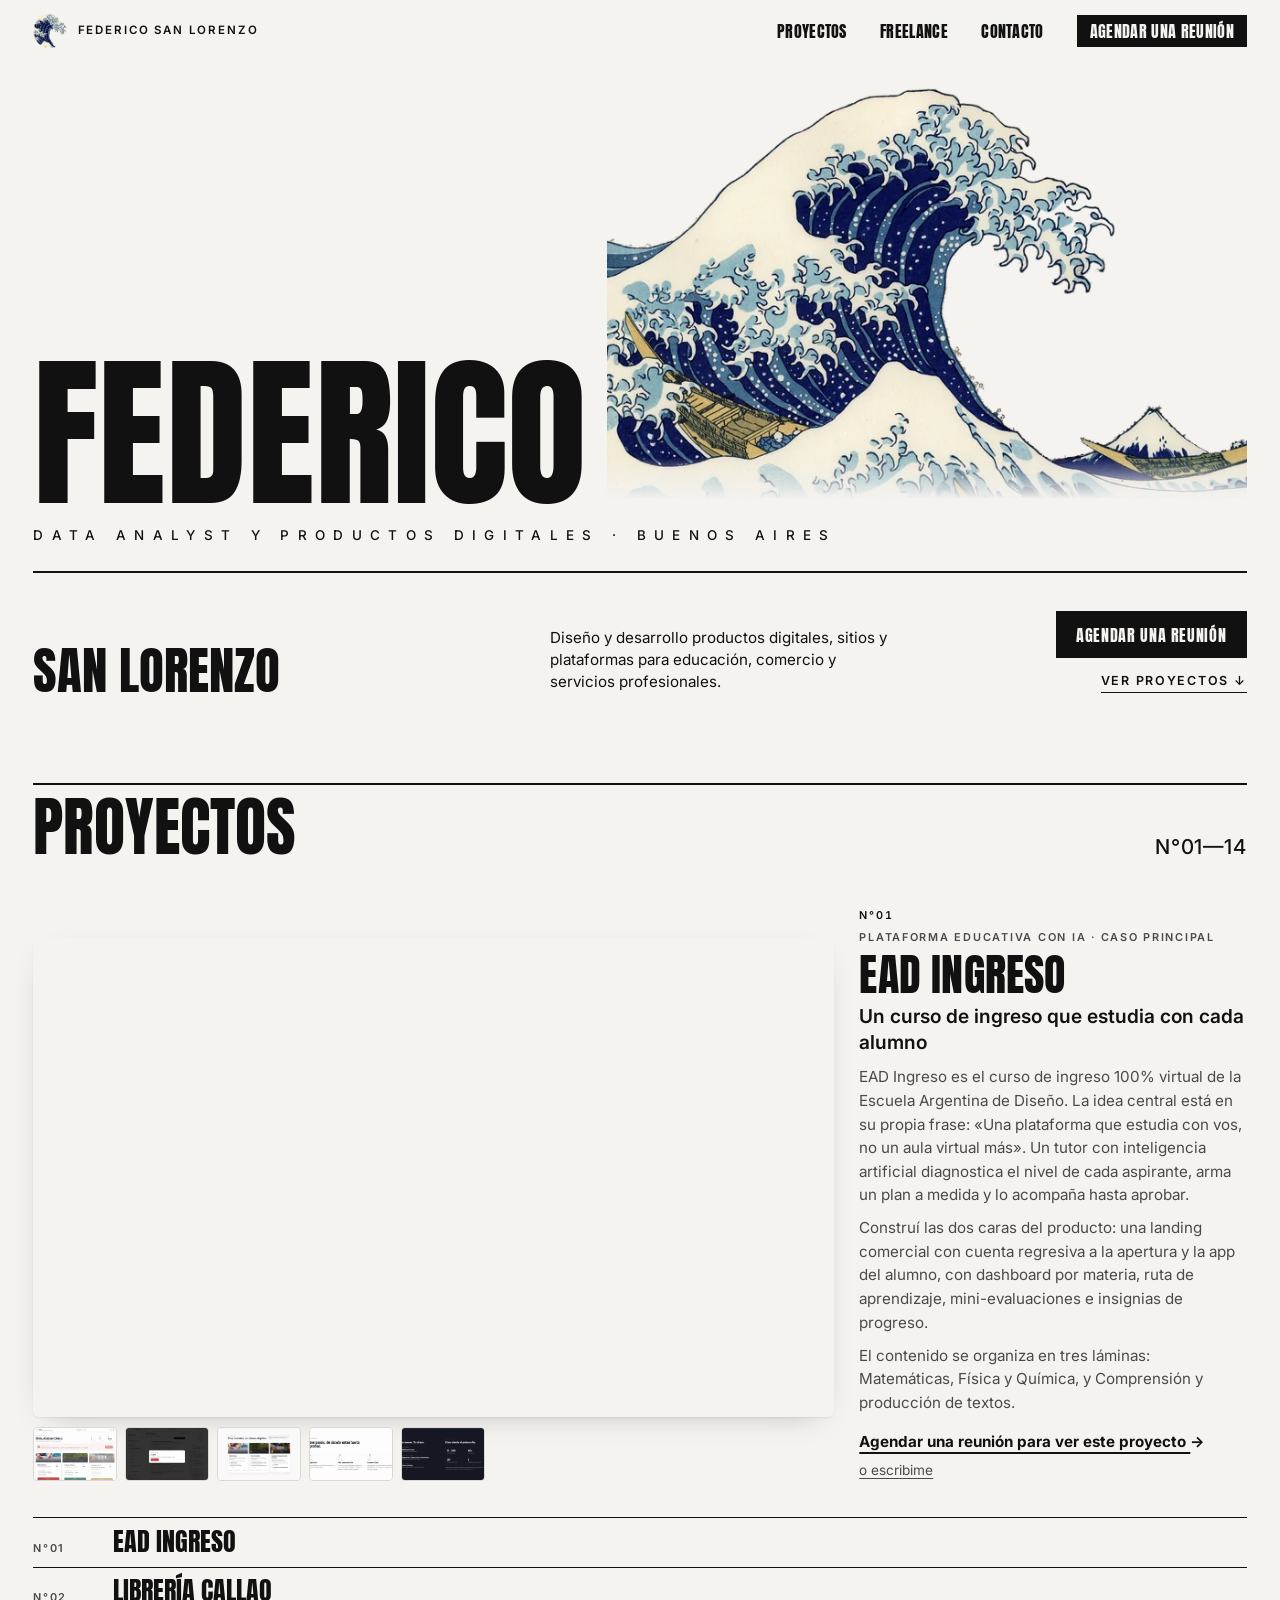
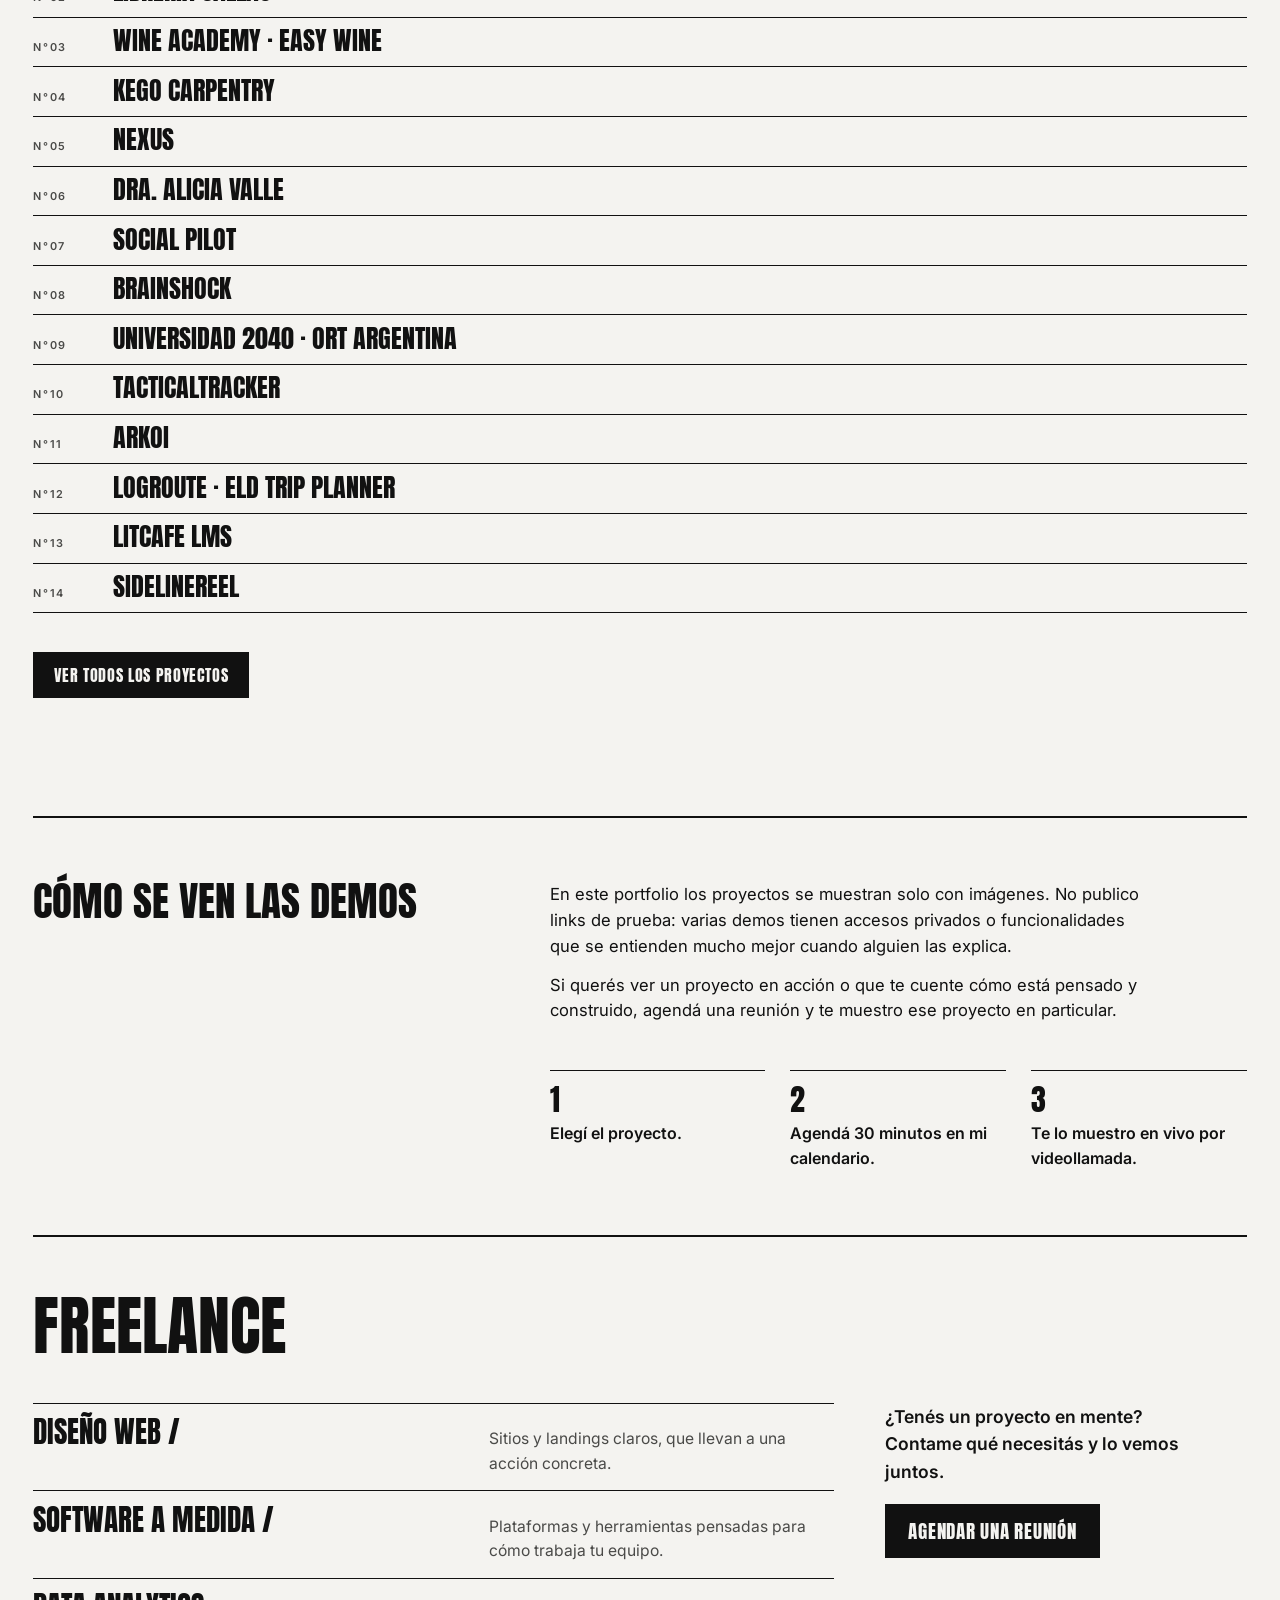
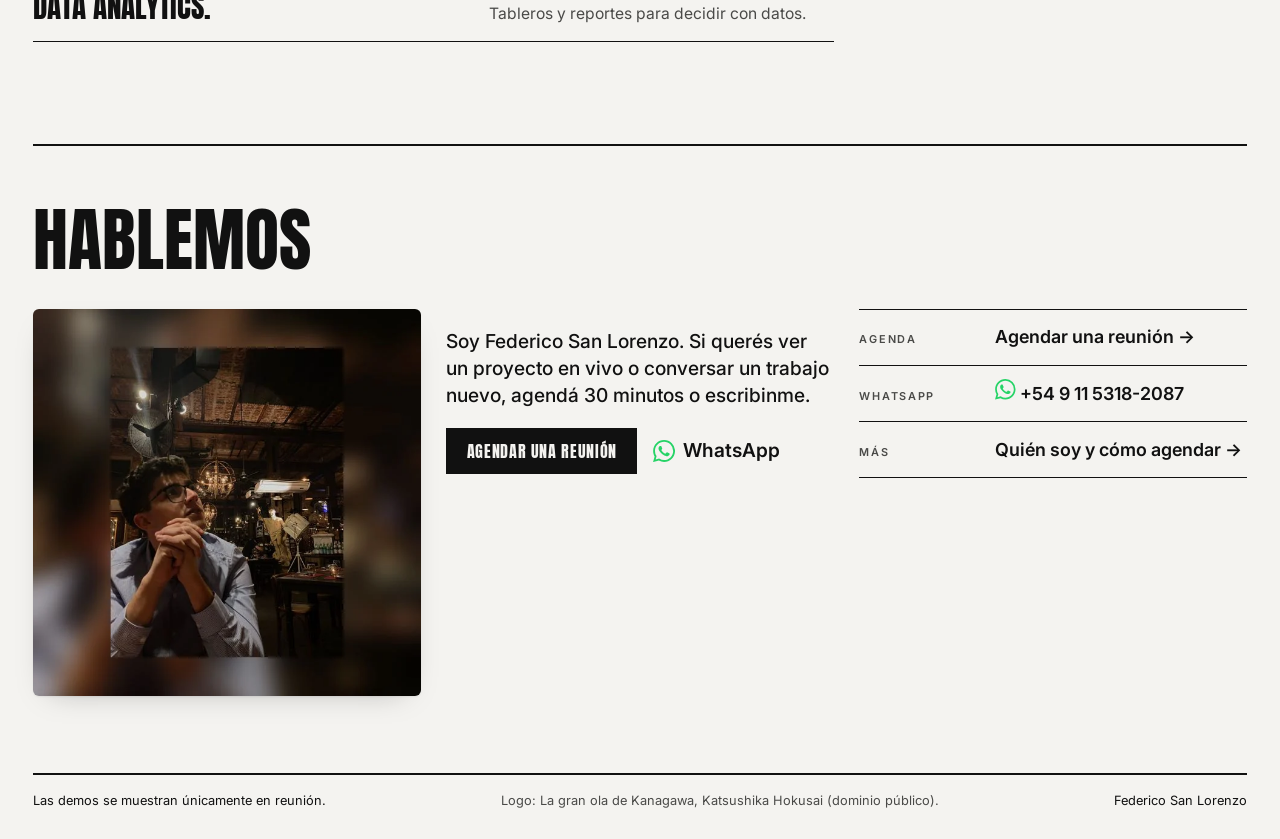
==== commit e49c5170: "Add dedicated contact page, portrait photo, WhatsApp, and faster carousel New features: - contacto.h" ====
--- a/index.html
+++ b/index.html
@@ -38,7 +38,7 @@
     <nav id="nav" class="nav" aria-label="Principal">
       <a href="proyectos.html">Proyectos</a>
       <a href="index.html#freelance">Freelance</a>
-      <a href="index.html#contacto">Contacto</a>
+      <a href="contacto.html">Contacto</a>
       <a class="nav-cta" href="https://calendly.com/fslcoach/30min" target="_blank" rel="noopener">Agendar una reunión</a>
     </nav>
   </header>
@@ -127,15 +127,23 @@
       </div>
     </section>
 
-    <section class="contact" id="contacto" aria-labelledby="contacto-title">
+        <section class="contact contact-teaser" id="contacto" aria-labelledby="contacto-title">
       <h2 id="contacto-title" class="contact-title">Hablemos</h2>
       <div class="contact-grid">
-        <p class="contact-lead">¿Querés ver alguno de estos proyectos en vivo? Agendá una reunión o escribime contándome qué proyecto te interesa, o qué necesitás construir.</p>
+        <figure class="contact-photo">
+          <img class="portrait" src="assets/brand/federico-portrait.webp" width="640" height="640" alt="Federico San Lorenzo" decoding="async">
+        </figure>
+        <div class="contact-lead">
+          <p>Soy Federico San Lorenzo. Si querés ver un proyecto en vivo o conversar un trabajo nuevo, agendá 30 minutos o escribinme.</p>
+          <p class="contact-actions">
+            <a class="btn" href="https://calendly.com/fslcoach/30min" target="_blank" rel="noopener">Agendar una reunión</a>
+            <a class="wa-link" href="https://wa.me/5491153182087" target="_blank" rel="noopener"><svg class="wa-icon" viewBox="0 0 24 24" aria-hidden="true" focusable="false"><path fill="currentColor" d="M17.472 14.382c-.297-.149-1.758-.867-2.03-.967-.273-.099-.471-.148-.67.15-.197.297-.767.966-.94 1.164-.173.199-.347.223-.644.075-.297-.15-1.255-.463-2.39-1.475-.883-.788-1.48-1.761-1.653-2.059-.173-.297-.018-.458.13-.606.134-.133.298-.347.446-.52.149-.174.198-.298.298-.497.099-.198.05-.371-.025-.52-.075-.149-.669-1.612-.916-2.207-.242-.579-.487-.5-.669-.51-.173-.008-.371-.01-.57-.01-.198 0-.52.074-.792.372-.272.297-1.04 1.016-1.04 2.479 0 1.462 1.065 2.875 1.213 3.074.149.198 2.096 3.2 5.077 4.487.709.306 1.262.489 1.694.625.712.227 1.36.195 1.871.118.571-.085 1.758-.719 2.006-1.413.248-.694.248-1.289.173-1.413-.074-.124-.272-.198-.57-.347m-5.421 7.403h-.004a9.87 9.87 0 01-5.031-1.378l-.361-.214-3.741.982.998-3.648-.235-.374a9.86 9.86 0 01-1.51-5.26c.001-5.45 4.436-9.884 9.888-9.884 2.64 0 5.122 1.03 6.988 2.898a9.825 9.825 0 012.893 6.994c-.003 5.45-4.435 9.884-9.885 9.884m8.413-18.297A11.815 11.815 0 0012.05 0C5.495 0 .16 5.335.157 11.892c0 2.096.547 4.142 1.588 5.945L.057 24l6.305-1.654a11.882 11.882 0 005.683 1.448h.005c6.554 0 11.89-5.335 11.893-11.893a11.821 11.821 0 00-3.48-8.413z"/></svg><span class="wa-text">WhatsApp</span></a>
+          </p>
+        </div>
         <ul class="contact-links">
           <li><span>Agenda</span><a href="https://calendly.com/fslcoach/30min" target="_blank" rel="noopener">Agendar una reunión →</a></li>
-          <li><span>Email</span><a href="mailto:fslcoach@gmail.com?subject=Quiero%20ver%20una%20demo">fslcoach@gmail.com</a></li>
-          <li><span>LinkedIn</span><a href="https://www.linkedin.com/in/federico-san-lorenzo-62186638a/" target="_blank" rel="noopener">Federico San Lorenzo</a></li>
-          <li><span>GitHub</span><a href="https://github.com/Fedu-dev-jpeg" target="_blank" rel="noopener">Fedu-dev-jpeg</a></li>
+          <li><span>WhatsApp</span><a href="https://wa.me/5491153182087" target="_blank" rel="noopener"><svg class="wa-icon" viewBox="0 0 24 24" aria-hidden="true" focusable="false"><path fill="currentColor" d="M17.472 14.382c-.297-.149-1.758-.867-2.03-.967-.273-.099-.471-.148-.67.15-.197.297-.767.966-.94 1.164-.173.199-.347.223-.644.075-.297-.15-1.255-.463-2.39-1.475-.883-.788-1.48-1.761-1.653-2.059-.173-.297-.018-.458.13-.606.134-.133.298-.347.446-.52.149-.174.198-.298.298-.497.099-.198.05-.371-.025-.52-.075-.149-.669-1.612-.916-2.207-.242-.579-.487-.5-.669-.51-.173-.008-.371-.01-.57-.01-.198 0-.52.074-.792.372-.272.297-1.04 1.016-1.04 2.479 0 1.462 1.065 2.875 1.213 3.074.149.198 2.096 3.2 5.077 4.487.709.306 1.262.489 1.694.625.712.227 1.36.195 1.871.118.571-.085 1.758-.719 2.006-1.413.248-.694.248-1.289.173-1.413-.074-.124-.272-.198-.57-.347m-5.421 7.403h-.004a9.87 9.87 0 01-5.031-1.378l-.361-.214-3.741.982.998-3.648-.235-.374a9.86 9.86 0 01-1.51-5.26c.001-5.45 4.436-9.884 9.888-9.884 2.64 0 5.122 1.03 6.988 2.898a9.825 9.825 0 012.893 6.994c-.003 5.45-4.435 9.884-9.885 9.884m8.413-18.297A11.815 11.815 0 0012.05 0C5.495 0 .16 5.335.157 11.892c0 2.096.547 4.142 1.588 5.945L.057 24l6.305-1.654a11.882 11.882 0 005.683 1.448h.005c6.554 0 11.89-5.335 11.893-11.893a11.821 11.821 0 00-3.48-8.413z"/></svg> +54 9 11 5318-2087</a></li>
+          <li><span>Más</span><a href="contacto.html">Quién soy y cómo agendar →</a></li>
         </ul>
       </div>
     </section>
--- a/css/styles.css
+++ b/css/styles.css
@@ -157,7 +157,7 @@
   display: block; width: 100%; padding: 0; border: 0; background: none; cursor: zoom-in;
   border-radius: var(--radius); overflow: hidden;
   box-shadow: 0 1px 2px rgba(17,17,17,.06), 0 10px 30px -18px rgba(17,17,17,.35);
-  transition: transform .25s ease, box-shadow .25s ease;
+  transition: transform .12s ease, box-shadow .12s ease;
 }
 .shot img { width: 100%; }
 .shot:hover { transform: translateY(-2px); box-shadow: 0 1px 2px rgba(17,17,17,.08), 0 18px 36px -20px rgba(17,17,17,.45); }
@@ -165,7 +165,7 @@
 .thumb {
   display: block; padding: 0; border: 1px solid var(--line-soft); background: #fff; cursor: zoom-in;
   border-radius: 4px; overflow: hidden; width: 64px; height: 42px;
-  transition: border-color .15s ease, transform .15s ease;
+  transition: border-color .1s ease, transform .1s ease;
 }
 .thumb img { width: 100%; height: 100%; object-fit: cover; object-position: top center; }
 .thumb:hover { border-color: var(--ink); transform: translateY(-1px); }
@@ -387,6 +387,92 @@
   .lb-prev, .lb-next { top: auto; bottom: 14px; transform: none; }
 }
 
+
+/* ---------- Contact teaser + contact page ---------- */
+.contact-teaser .contact-grid {
+  align-items: start;
+}
+.portrait {
+  display: block; width: 100%; height: auto; object-fit: cover;
+  border-radius: var(--radius);
+  box-shadow: 0 1px 2px rgba(17,17,17,.06), 0 10px 30px -18px rgba(17,17,17,.35);
+}
+.contact-photo {
+  grid-column: 1 / 5; margin: 0;
+}
+.contact-teaser .contact-lead { grid-column: 5 / 9; }
+.contact-teaser .contact-links { grid-column: 9 / 13; }
+.contact-actions {
+  display: flex; flex-wrap: wrap; gap: .8rem 1rem; align-items: center;
+  margin-top: 1.1rem;
+}
+.wa-link, .btn-wa {
+  display: inline-flex; align-items: center; gap: .45rem;
+  text-decoration: none; font-weight: 600;
+}
+.wa-icon { width: 1.15em; height: 1.15em; flex: 0 0 auto; color: #25D366; }
+.btn-wa {
+  background: var(--ink); color: var(--paper);
+  font-family: var(--display); text-transform: uppercase; letter-spacing: .04em;
+  font-size: 1rem; line-height: 1; padding: .85rem 1.15rem .8rem;
+  border: 2px solid var(--ink);
+}
+.btn-wa .wa-icon { color: #25D366; }
+.btn-wa:hover { background: var(--paper); color: var(--ink); }
+.btn-wa:hover .wa-icon { color: #1dae54; }
+.wa-text { text-underline-offset: 3px; }
+.wa-link:hover .wa-text { text-decoration: underline; }
+
+.page-contact .page-hero { padding-bottom: clamp(8px, 1vw, 16px); }
+.contact-intro {
+  display: grid; grid-template-columns: repeat(12, 1fr); gap: var(--gap);
+  align-items: end; margin: 0 var(--m); padding: 0 0 clamp(28px, 4vw, 56px);
+}
+.contact-intro .contact-photo { grid-column: 1 / 6; }
+.contact-intro .intro-text { grid-column: 6 / 13; min-width: 0; }
+.intro-name {
+  margin: 0 0 .4rem;
+  font-family: var(--display); text-transform: uppercase;
+  font-size: clamp(1.8rem, 3.4vw, 3rem); line-height: .9;
+}
+.intro-role {
+  margin: 0 0 1rem; font-size: .78rem; font-weight: 600;
+  letter-spacing: .14em; text-transform: uppercase; color: var(--ink-2);
+}
+.intro-lead { margin: 0; font-size: clamp(1.05rem, 1.4vw, 1.25rem); line-height: 1.45; max-width: 36ch; }
+.about, .contact-methods { margin: 0 var(--m); padding: clamp(28px, 4vw, 56px) 0; border-top: 2px solid var(--rule); }
+.about-title, .methods-title, .band-title {
+  margin: 0 0 .8rem; font-family: var(--display); font-weight: 400;
+  text-transform: uppercase; line-height: .9;
+  font-size: clamp(1.7rem, 3.2vw, 2.8rem);
+}
+.about-copy { max-width: 66ch; font-size: 1.05rem; color: var(--ink); }
+.about-copy p { margin: 0 0 .85rem; }
+.about-copy p:last-child { margin-bottom: 0; }
+.cta-band {
+  margin: 0 var(--m); padding: clamp(22px, 3vw, 40px) 0;
+  border-top: 1px solid var(--ink);
+  display: flex; flex-wrap: wrap; gap: 1rem 1.4rem; align-items: center;
+  justify-content: space-between;
+}
+.cta-band p { margin: 0; font-weight: 600; max-width: 36ch; }
+.contact-methods .contact-links { max-width: 52rem; }
+.page-bottom-cta {
+  margin: 0 var(--m); padding: clamp(36px, 5vw, 70px) 0 clamp(50px, 6vw, 90px);
+  border-top: 2px solid var(--rule);
+}
+.page-bottom-cta h2 {
+  margin: 0 0 1rem; font-family: var(--display); text-transform: uppercase;
+  font-size: clamp(2.1rem, 5.5vw, 4.4rem); line-height: .85;
+}
+
+@media (max-width: 800px) {
+  .contact-photo, .contact-teaser .contact-lead, .contact-teaser .contact-links,
+  .contact-intro .contact-photo, .contact-intro .intro-text { grid-column: 1 / -1 !important; }
+  .contact-photo { max-width: 420px; }
+  .cta-band { flex-direction: column; align-items: flex-start; }
+}
+
 @media print {
   .topbar, .lightbox, .thumbs { display: none !important; }
   body { background: #fff; }
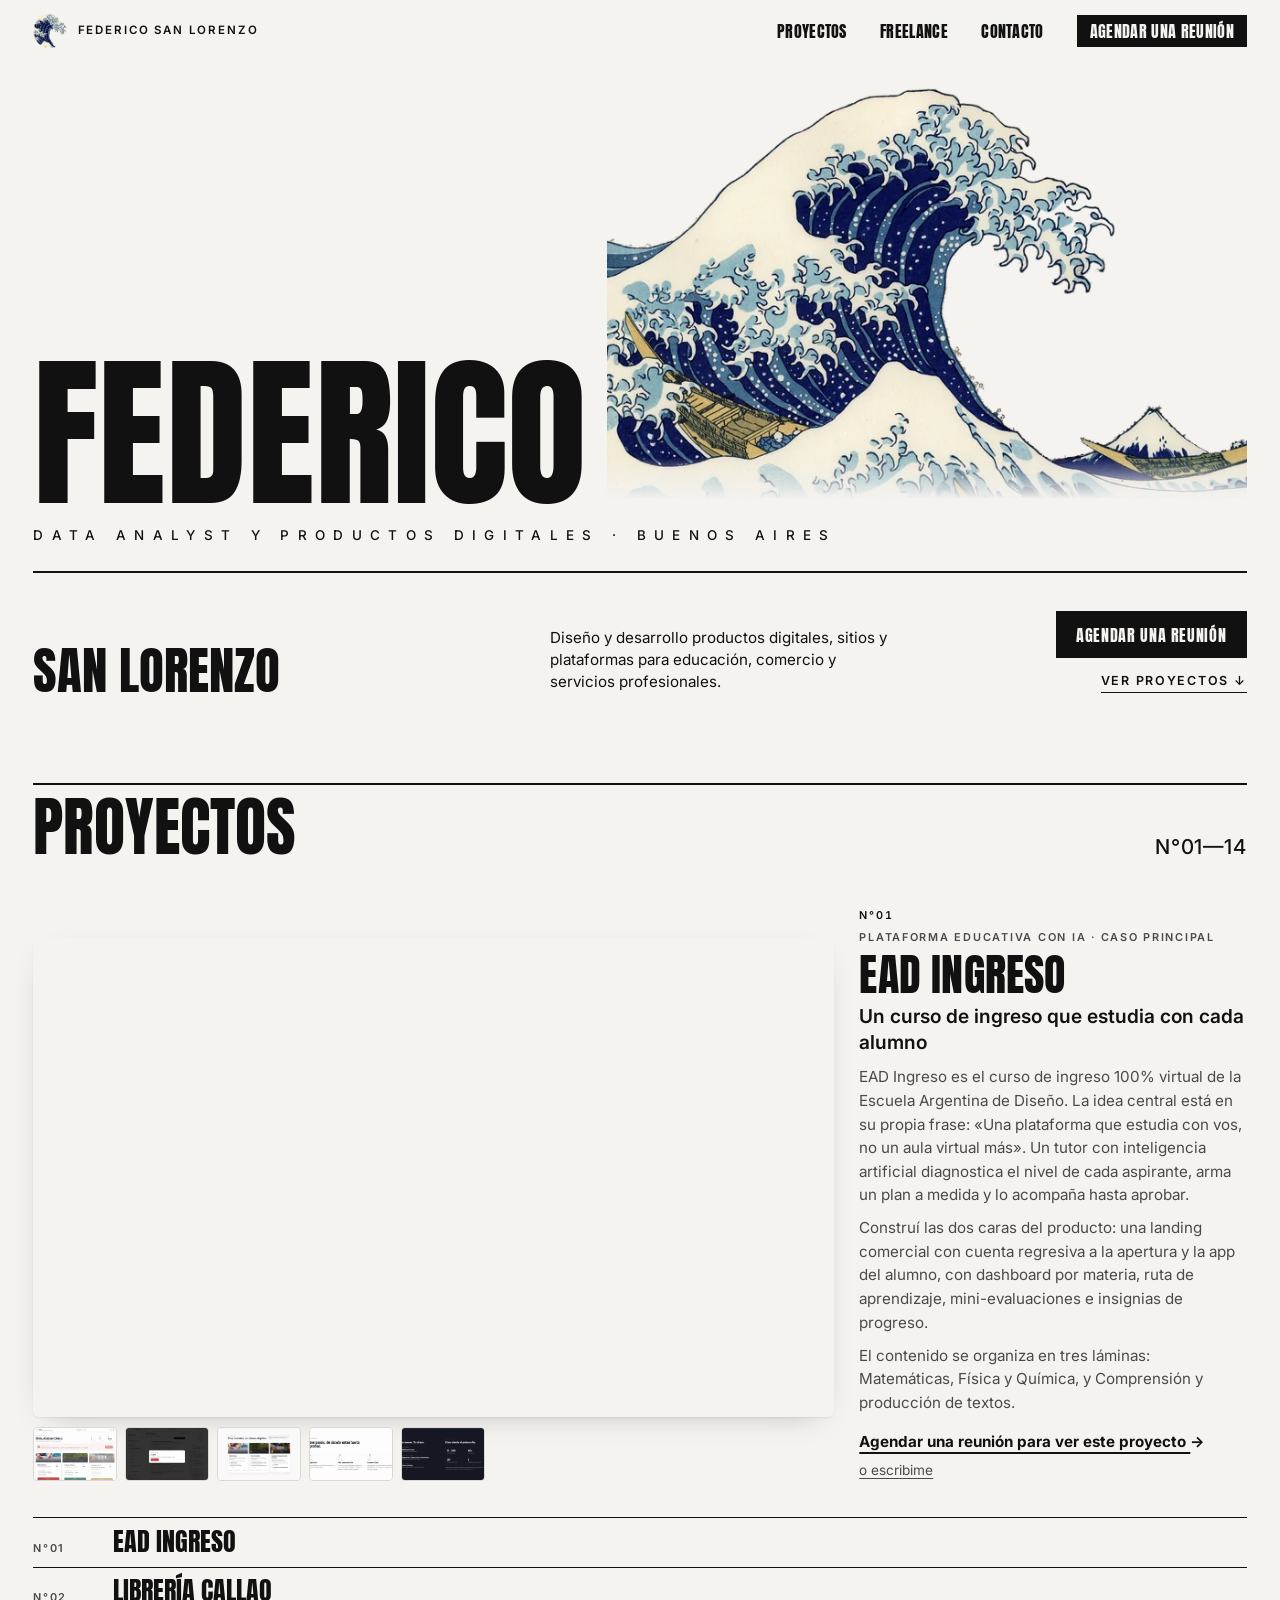
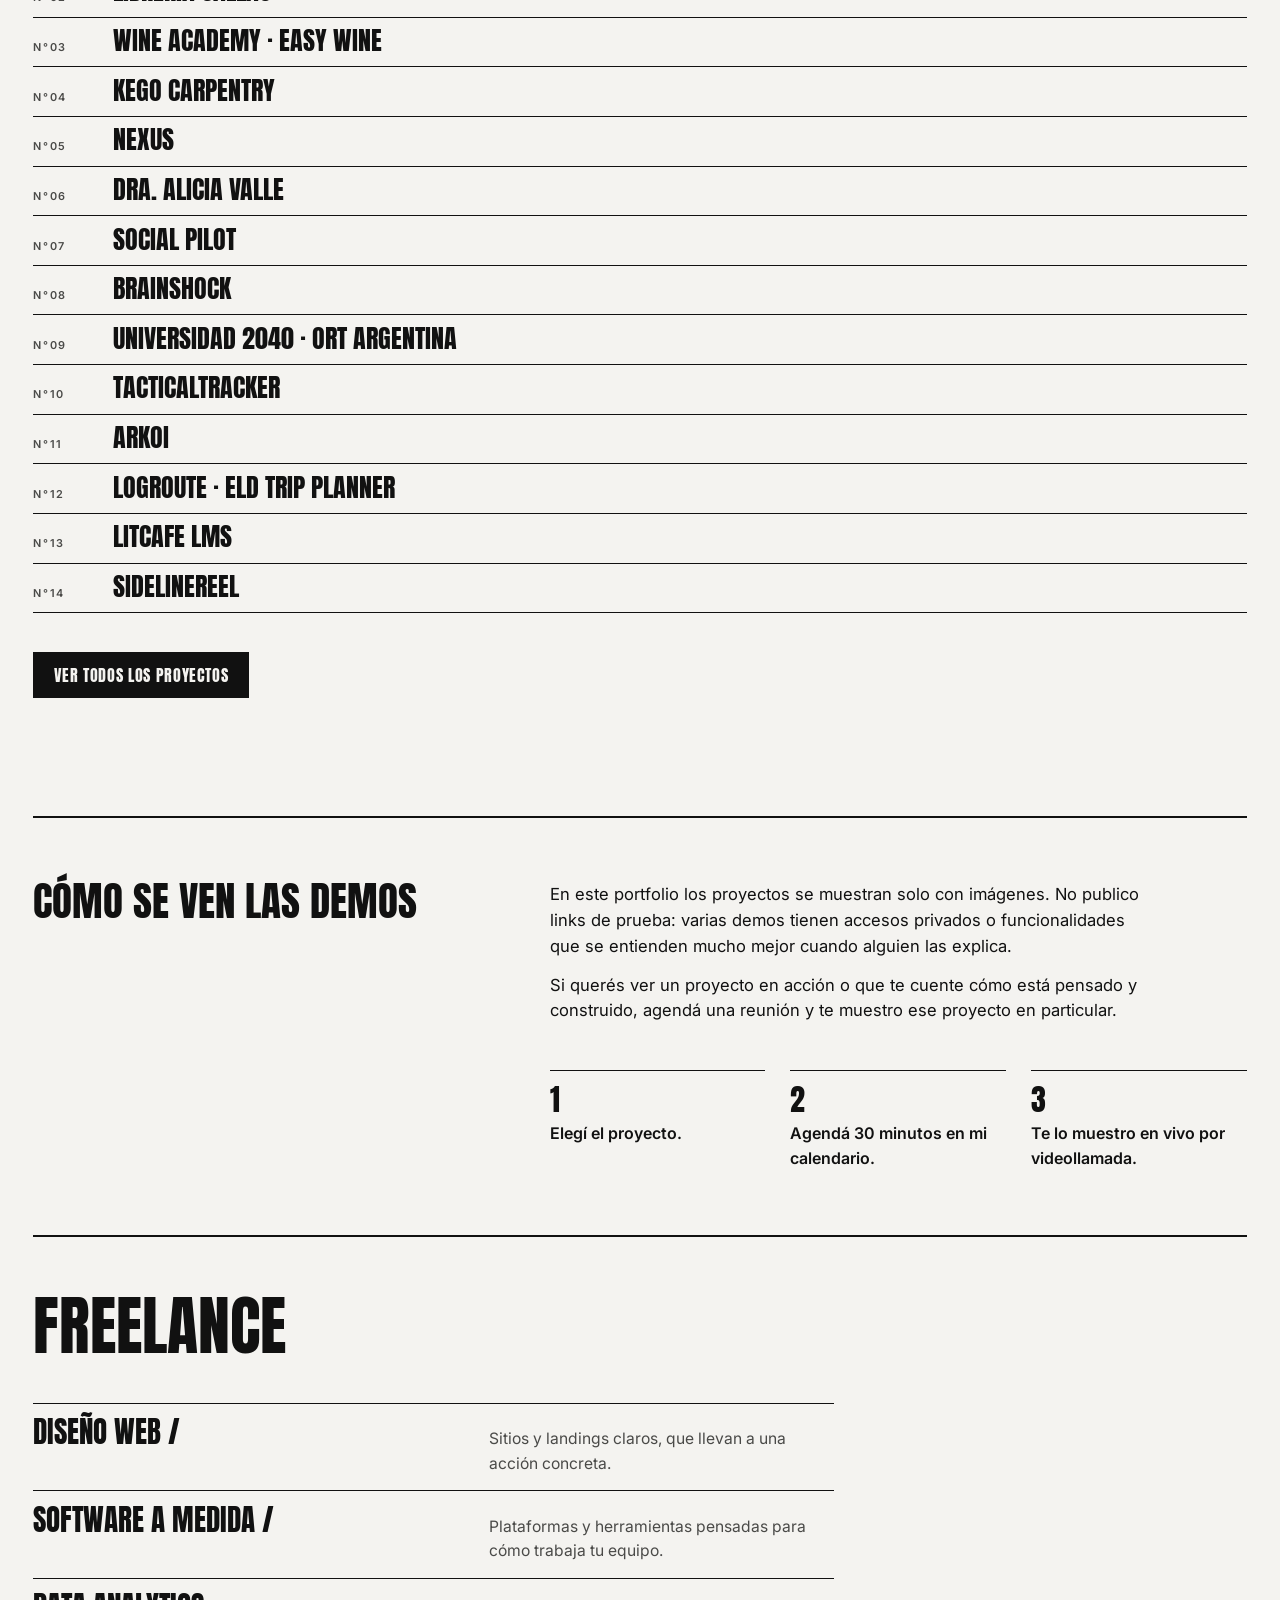
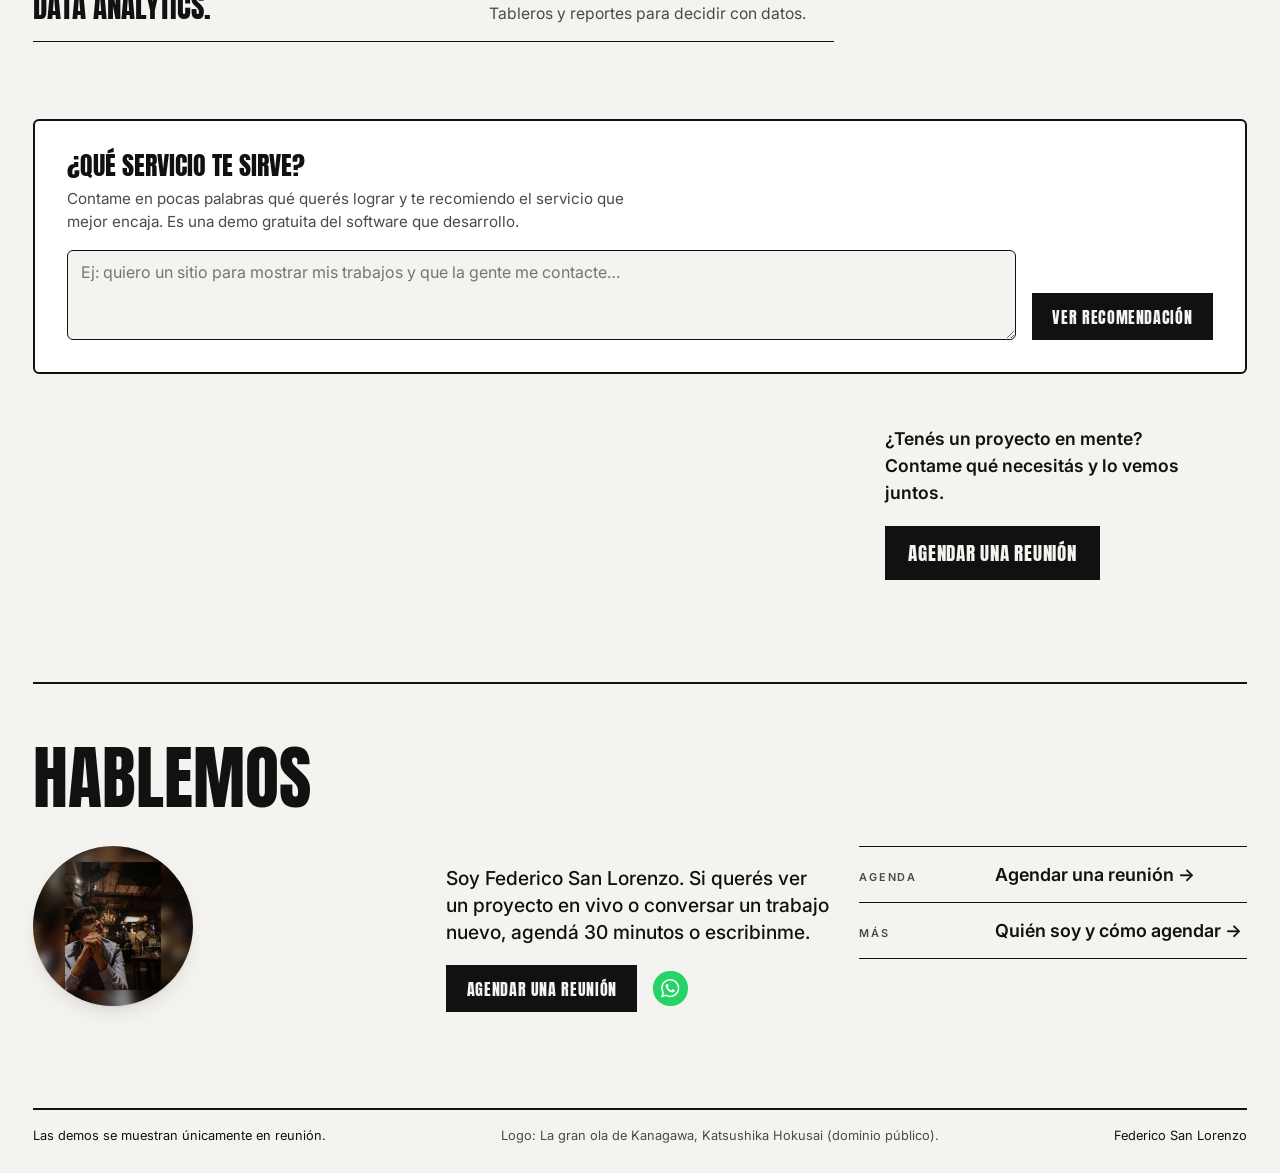
==== commit 1bcfbaab: "Update portfolio: fix links, portrait styling, WhatsApp consolidation, service recommender - Fix bra" ====
--- a/index.html
+++ b/index.html
@@ -30,14 +30,14 @@
 <body>
   <a class="skip" href="proyectos.html">Saltar a los proyectos</a>
   <header class="topbar">
-    <a class="brand" href="index.html#top" aria-label="Federico San Lorenzo, inicio">
+    <a class="brand" href="/" aria-label="Federico San Lorenzo, inicio">
       <img src="assets/brand/favicon-192.png" width="40" height="40" alt="">
       <span>Federico San Lorenzo</span>
     </a>
     <button class="menu-toggle" type="button" aria-expanded="false" aria-controls="nav">Menú</button>
     <nav id="nav" class="nav" aria-label="Principal">
       <a href="proyectos.html">Proyectos</a>
-      <a href="index.html#freelance">Freelance</a>
+      <a href="/#freelance">Freelance</a>
       <a href="contacto.html">Contacto</a>
       <a class="nav-cta" href="https://calendly.com/fslcoach/30min" target="_blank" rel="noopener">Agendar una reunión</a>
     </nav>
@@ -121,6 +121,20 @@
         <li><span class="service-name">Software a medida /</span><span class="service-desc">Plataformas y herramientas pensadas para cómo trabaja tu equipo.</span></li>
         <li><span class="service-name">Data Analytics.</span><span class="service-desc">Tableros y reportes para decidir con datos.</span></li>
       </ul>
+      <div class="recommender" id="recommender" aria-labelledby="recommender-title">
+        <h3 id="recommender-title" class="recommender-title">¿Qué servicio te sirve?</h3>
+        <p class="recommender-intro">Contame en pocas palabras qué querés lograr y te recomiendo el servicio que mejor encaja. Es una demo gratuita del software que desarrollo.</p>
+        <form id="recommender-form" class="recommender-form">
+          <label for="project-desc" class="visually-hidden">Describí tu proyecto</label>
+          <textarea id="project-desc" name="project-desc" rows="3" placeholder="Ej: quiero un sitio para mostrar mis trabajos y que la gente me contacte…" required></textarea>
+          <button type="submit" class="btn">Ver recomendación</button>
+        </form>
+        <div id="recommender-result" class="recommender-result" aria-live="polite" hidden>
+          <p class="result-service"></p>
+          <p class="result-reason"></p>
+          <p class="result-cta"></p>
+        </div>
+      </div>
       <div class="freelance-cta">
         <p>¿Tenés un proyecto en mente? Contame qué necesitás y lo vemos juntos.</p>
         <a class="btn btn-xl" href="https://calendly.com/fslcoach/30min" target="_blank" rel="noopener">Agendar una reunión</a>
@@ -137,12 +151,11 @@
           <p>Soy Federico San Lorenzo. Si querés ver un proyecto en vivo o conversar un trabajo nuevo, agendá 30 minutos o escribinme.</p>
           <p class="contact-actions">
             <a class="btn" href="https://calendly.com/fslcoach/30min" target="_blank" rel="noopener">Agendar una reunión</a>
-            <a class="wa-link" href="https://wa.me/5491153182087" target="_blank" rel="noopener"><svg class="wa-icon" viewBox="0 0 24 24" aria-hidden="true" focusable="false"><path fill="currentColor" d="M17.472 14.382c-.297-.149-1.758-.867-2.03-.967-.273-.099-.471-.148-.67.15-.197.297-.767.966-.94 1.164-.173.199-.347.223-.644.075-.297-.15-1.255-.463-2.39-1.475-.883-.788-1.48-1.761-1.653-2.059-.173-.297-.018-.458.13-.606.134-.133.298-.347.446-.52.149-.174.198-.298.298-.497.099-.198.05-.371-.025-.52-.075-.149-.669-1.612-.916-2.207-.242-.579-.487-.5-.669-.51-.173-.008-.371-.01-.57-.01-.198 0-.52.074-.792.372-.272.297-1.04 1.016-1.04 2.479 0 1.462 1.065 2.875 1.213 3.074.149.198 2.096 3.2 5.077 4.487.709.306 1.262.489 1.694.625.712.227 1.36.195 1.871.118.571-.085 1.758-.719 2.006-1.413.248-.694.248-1.289.173-1.413-.074-.124-.272-.198-.57-.347m-5.421 7.403h-.004a9.87 9.87 0 01-5.031-1.378l-.361-.214-3.741.982.998-3.648-.235-.374a9.86 9.86 0 01-1.51-5.26c.001-5.45 4.436-9.884 9.888-9.884 2.64 0 5.122 1.03 6.988 2.898a9.825 9.825 0 012.893 6.994c-.003 5.45-4.435 9.884-9.885 9.884m8.413-18.297A11.815 11.815 0 0012.05 0C5.495 0 .16 5.335.157 11.892c0 2.096.547 4.142 1.588 5.945L.057 24l6.305-1.654a11.882 11.882 0 005.683 1.448h.005c6.554 0 11.89-5.335 11.893-11.893a11.821 11.821 0 00-3.48-8.413z"/></svg><span class="wa-text">WhatsApp</span></a>
+            <a class="wa-fab" href="https://wa.me/5491153182087" target="_blank" rel="noopener" aria-label="WhatsApp"><svg class="wa-icon" viewBox="0 0 24 24" aria-hidden="true" focusable="false"><path fill="currentColor" d="M17.472 14.382c-.297-.149-1.758-.867-2.03-.967-.273-.099-.471-.148-.67.15-.197.297-.767.966-.94 1.164-.173.199-.347.223-.644.075-.297-.15-1.255-.463-2.39-1.475-.883-.788-1.48-1.761-1.653-2.059-.173-.297-.018-.458.13-.606.134-.133.298-.347.446-.52.149-.174.198-.298.298-.497.099-.198.05-.371-.025-.52-.075-.149-.669-1.612-.916-2.207-.242-.579-.487-.5-.669-.51-.173-.008-.371-.01-.57-.01-.198 0-.52.074-.792.372-.272.297-1.04 1.016-1.04 2.479 0 1.462 1.065 2.875 1.213 3.074.149.198 2.096 3.2 5.077 4.487.709.306 1.262.489 1.694.625.712.227 1.36.195 1.871.118.571-.085 1.758-.719 2.006-1.413.248-.694.248-1.289.173-1.413-.074-.124-.272-.198-.57-.347m-5.421 7.403h-.004a9.87 9.87 0 01-5.031-1.378l-.361-.214-3.741.982.998-3.648-.235-.374a9.86 9.86 0 01-1.51-5.26c.001-5.45 4.436-9.884 9.888-9.884 2.64 0 5.122 1.03 6.988 2.898a9.825 9.825 0 012.893 6.994c-.003 5.45-4.435 9.884-9.885 9.884m8.413-18.297A11.815 11.815 0 0012.05 0C5.495 0 .16 5.335.157 11.892c0 2.096.547 4.142 1.588 5.945L.057 24l6.305-1.654a11.882 11.882 0 005.683 1.448h.005c6.554 0 11.89-5.335 11.893-11.893a11.821 11.821 0 00-3.48-8.413z"/></svg></a>
           </p>
         </div>
         <ul class="contact-links">
           <li><span>Agenda</span><a href="https://calendly.com/fslcoach/30min" target="_blank" rel="noopener">Agendar una reunión →</a></li>
-          <li><span>WhatsApp</span><a href="https://wa.me/5491153182087" target="_blank" rel="noopener"><svg class="wa-icon" viewBox="0 0 24 24" aria-hidden="true" focusable="false"><path fill="currentColor" d="M17.472 14.382c-.297-.149-1.758-.867-2.03-.967-.273-.099-.471-.148-.67.15-.197.297-.767.966-.94 1.164-.173.199-.347.223-.644.075-.297-.15-1.255-.463-2.39-1.475-.883-.788-1.48-1.761-1.653-2.059-.173-.297-.018-.458.13-.606.134-.133.298-.347.446-.52.149-.174.198-.298.298-.497.099-.198.05-.371-.025-.52-.075-.149-.669-1.612-.916-2.207-.242-.579-.487-.5-.669-.51-.173-.008-.371-.01-.57-.01-.198 0-.52.074-.792.372-.272.297-1.04 1.016-1.04 2.479 0 1.462 1.065 2.875 1.213 3.074.149.198 2.096 3.2 5.077 4.487.709.306 1.262.489 1.694.625.712.227 1.36.195 1.871.118.571-.085 1.758-.719 2.006-1.413.248-.694.248-1.289.173-1.413-.074-.124-.272-.198-.57-.347m-5.421 7.403h-.004a9.87 9.87 0 01-5.031-1.378l-.361-.214-3.741.982.998-3.648-.235-.374a9.86 9.86 0 01-1.51-5.26c.001-5.45 4.436-9.884 9.888-9.884 2.64 0 5.122 1.03 6.988 2.898a9.825 9.825 0 012.893 6.994c-.003 5.45-4.435 9.884-9.885 9.884m8.413-18.297A11.815 11.815 0 0012.05 0C5.495 0 .16 5.335.157 11.892c0 2.096.547 4.142 1.588 5.945L.057 24l6.305-1.654a11.882 11.882 0 005.683 1.448h.005c6.554 0 11.89-5.335 11.893-11.893a11.821 11.821 0 00-3.48-8.413z"/></svg> +54 9 11 5318-2087</a></li>
           <li><span>Más</span><a href="contacto.html">Quién soy y cómo agendar →</a></li>
         </ul>
       </div>
@@ -152,7 +165,7 @@
   <footer class="footer">
     <p>Las demos se muestran únicamente en reunión.</p>
     <p class="footer-credit">Logo: La gran ola de Kanagawa, Katsushika Hokusai (dominio público).</p>
-    <p>Federico San Lorenzo</p>
+    <p><a href="/" class="footer-home">Federico San Lorenzo</a></p>
   </footer>
 
   <dialog class="lightbox" aria-label="Galería de imágenes">
--- a/css/styles.css
+++ b/css/styles.css
@@ -269,6 +269,48 @@
 }
 .freelance-cta p { margin: 0; font-size: 1.1rem; font-weight: 600; max-width: 28ch; }
 
+/* ---------- Service Recommender ---------- */
+.recommender {
+  grid-column: 1 / -1; margin-top: clamp(28px, 4vw, 56px);
+  padding: clamp(20px, 3vw, 32px); border: 2px solid var(--ink);
+  border-radius: var(--radius); background: #fff;
+}
+.recommender-title {
+  margin: 0 0 .6rem; font-family: var(--display); font-weight: 400;
+  text-transform: uppercase; font-size: clamp(1.3rem, 2vw, 1.8rem); line-height: .95;
+}
+.recommender-intro {
+  margin: 0 0 1rem; font-size: .95rem; color: var(--ink-2); max-width: 60ch;
+}
+.recommender-form { display: flex; flex-wrap: wrap; gap: .8rem 1rem; align-items: flex-end; }
+.recommender-form textarea {
+  flex: 1 1 300px; min-height: 3.5rem; padding: .65rem .8rem;
+  font-family: inherit; font-size: 1rem; line-height: 1.4;
+  border: 1px solid var(--ink); border-radius: var(--radius);
+  resize: vertical; background: var(--paper);
+}
+.recommender-form textarea:focus { outline: 2px solid var(--wave); outline-offset: 1px; border-color: var(--wave); }
+.recommender-form .btn { flex: 0 0 auto; }
+.recommender-result {
+  margin-top: 1.2rem; padding: 1rem 1.2rem; border-radius: var(--radius);
+  background: var(--paper); border-left: 4px solid var(--wave);
+}
+.recommender-result[hidden] { display: none; }
+.recommender-result .result-service {
+  margin: 0 0 .4rem; font-family: var(--display); text-transform: uppercase;
+  font-size: 1.2rem; line-height: 1; color: var(--wave);
+}
+.recommender-result .result-reason { margin: 0 0 .8rem; font-size: .95rem; }
+.recommender-result .result-cta { margin: 0; }
+.recommender-result .result-cta a {
+  font-weight: 600; text-decoration: underline; text-underline-offset: 3px;
+}
+.recommender.is-loading .btn { opacity: .6; pointer-events: none; }
+@media (max-width: 800px) {
+  .recommender { grid-column: 1 / -1; }
+  .recommender-form textarea { flex: 1 1 100%; }
+}
+
 /* ---------- Contact ---------- */
 .contact { margin: 0 var(--m); padding: clamp(36px, 5vw, 70px) 0 clamp(50px, 6vw, 90px); border-top: 2px solid var(--rule); }
 .contact-title {
@@ -393,12 +435,12 @@
   align-items: start;
 }
 .portrait {
-  display: block; width: 100%; height: auto; object-fit: cover;
-  border-radius: var(--radius);
+  display: block; width: 100%; height: auto; aspect-ratio: 1;
+  object-fit: cover; border-radius: 50%;
   box-shadow: 0 1px 2px rgba(17,17,17,.06), 0 10px 30px -18px rgba(17,17,17,.35);
 }
 .contact-photo {
-  grid-column: 1 / 5; margin: 0;
+  grid-column: 1 / 4; margin: 0; max-width: 160px;
 }
 .contact-teaser .contact-lead { grid-column: 5 / 9; }
 .contact-teaser .contact-links { grid-column: 9 / 13; }
@@ -406,30 +448,27 @@
   display: flex; flex-wrap: wrap; gap: .8rem 1rem; align-items: center;
   margin-top: 1.1rem;
 }
-.wa-link, .btn-wa {
-  display: inline-flex; align-items: center; gap: .45rem;
-  text-decoration: none; font-weight: 600;
-}
-.wa-icon { width: 1.15em; height: 1.15em; flex: 0 0 auto; color: #25D366; }
-.btn-wa {
-  background: var(--ink); color: var(--paper);
-  font-family: var(--display); text-transform: uppercase; letter-spacing: .04em;
-  font-size: 1rem; line-height: 1; padding: .85rem 1.15rem .8rem;
-  border: 2px solid var(--ink);
-}
-.btn-wa .wa-icon { color: #25D366; }
-.btn-wa:hover { background: var(--paper); color: var(--ink); }
-.btn-wa:hover .wa-icon { color: #1dae54; }
-.wa-text { text-underline-offset: 3px; }
-.wa-link:hover .wa-text { text-decoration: underline; }
+.wa-fab {
+  display: inline-flex; align-items: center; justify-content: center;
+  width: 2.15rem; height: 2.15rem; border-radius: 50%;
+  background: #25D366; color: #fff; text-decoration: none;
+  flex: 0 0 auto;
+}
+.wa-fab .wa-icon { width: 1.15rem; height: 1.15rem; color: #fff; }
+.wa-fab:hover { background: #1dae54; }
+.wa-icon { width: 1.15em; height: 1.15em; flex: 0 0 auto; }
 
 .page-contact .page-hero { padding-bottom: clamp(8px, 1vw, 16px); }
 .contact-intro {
   display: grid; grid-template-columns: repeat(12, 1fr); gap: var(--gap);
   align-items: end; margin: 0 var(--m); padding: 0 0 clamp(28px, 4vw, 56px);
 }
-.contact-intro .contact-photo { grid-column: 1 / 6; }
+.contact-intro .contact-photo { grid-column: 1 / 4; max-width: 180px; }
 .contact-intro .intro-text { grid-column: 6 / 13; min-width: 0; }
+.intro-name a { color: inherit; text-decoration: none; }
+.intro-name a:hover { text-decoration: underline; text-underline-offset: 4px; }
+.footer-home { color: inherit; text-decoration: none; }
+.footer-home:hover { text-decoration: underline; text-underline-offset: 3px; }
 .intro-name {
   margin: 0 0 .4rem;
   font-family: var(--display); text-transform: uppercase;
@@ -469,7 +508,7 @@
 @media (max-width: 800px) {
   .contact-photo, .contact-teaser .contact-lead, .contact-teaser .contact-links,
   .contact-intro .contact-photo, .contact-intro .intro-text { grid-column: 1 / -1 !important; }
-  .contact-photo { max-width: 420px; }
+  .contact-photo { max-width: 140px; }
   .cta-band { flex-direction: column; align-items: flex-start; }
 }
 
